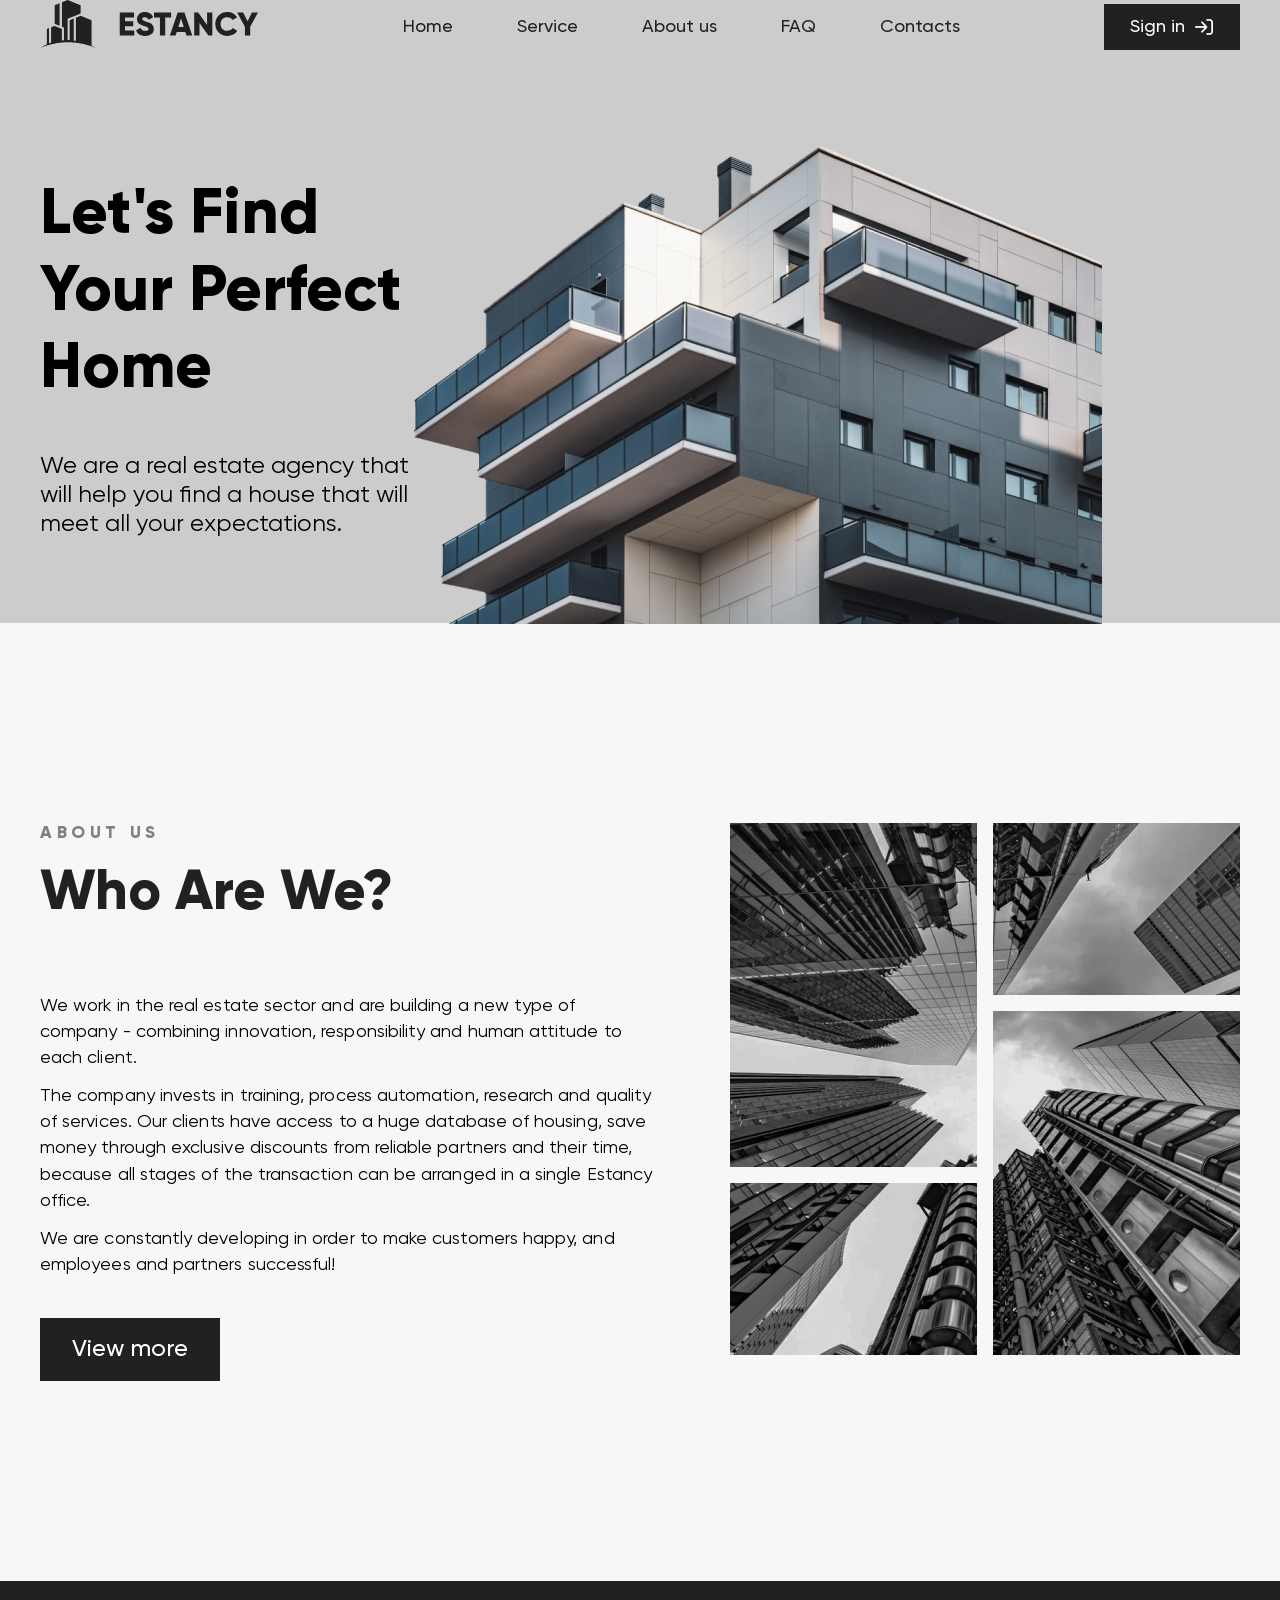
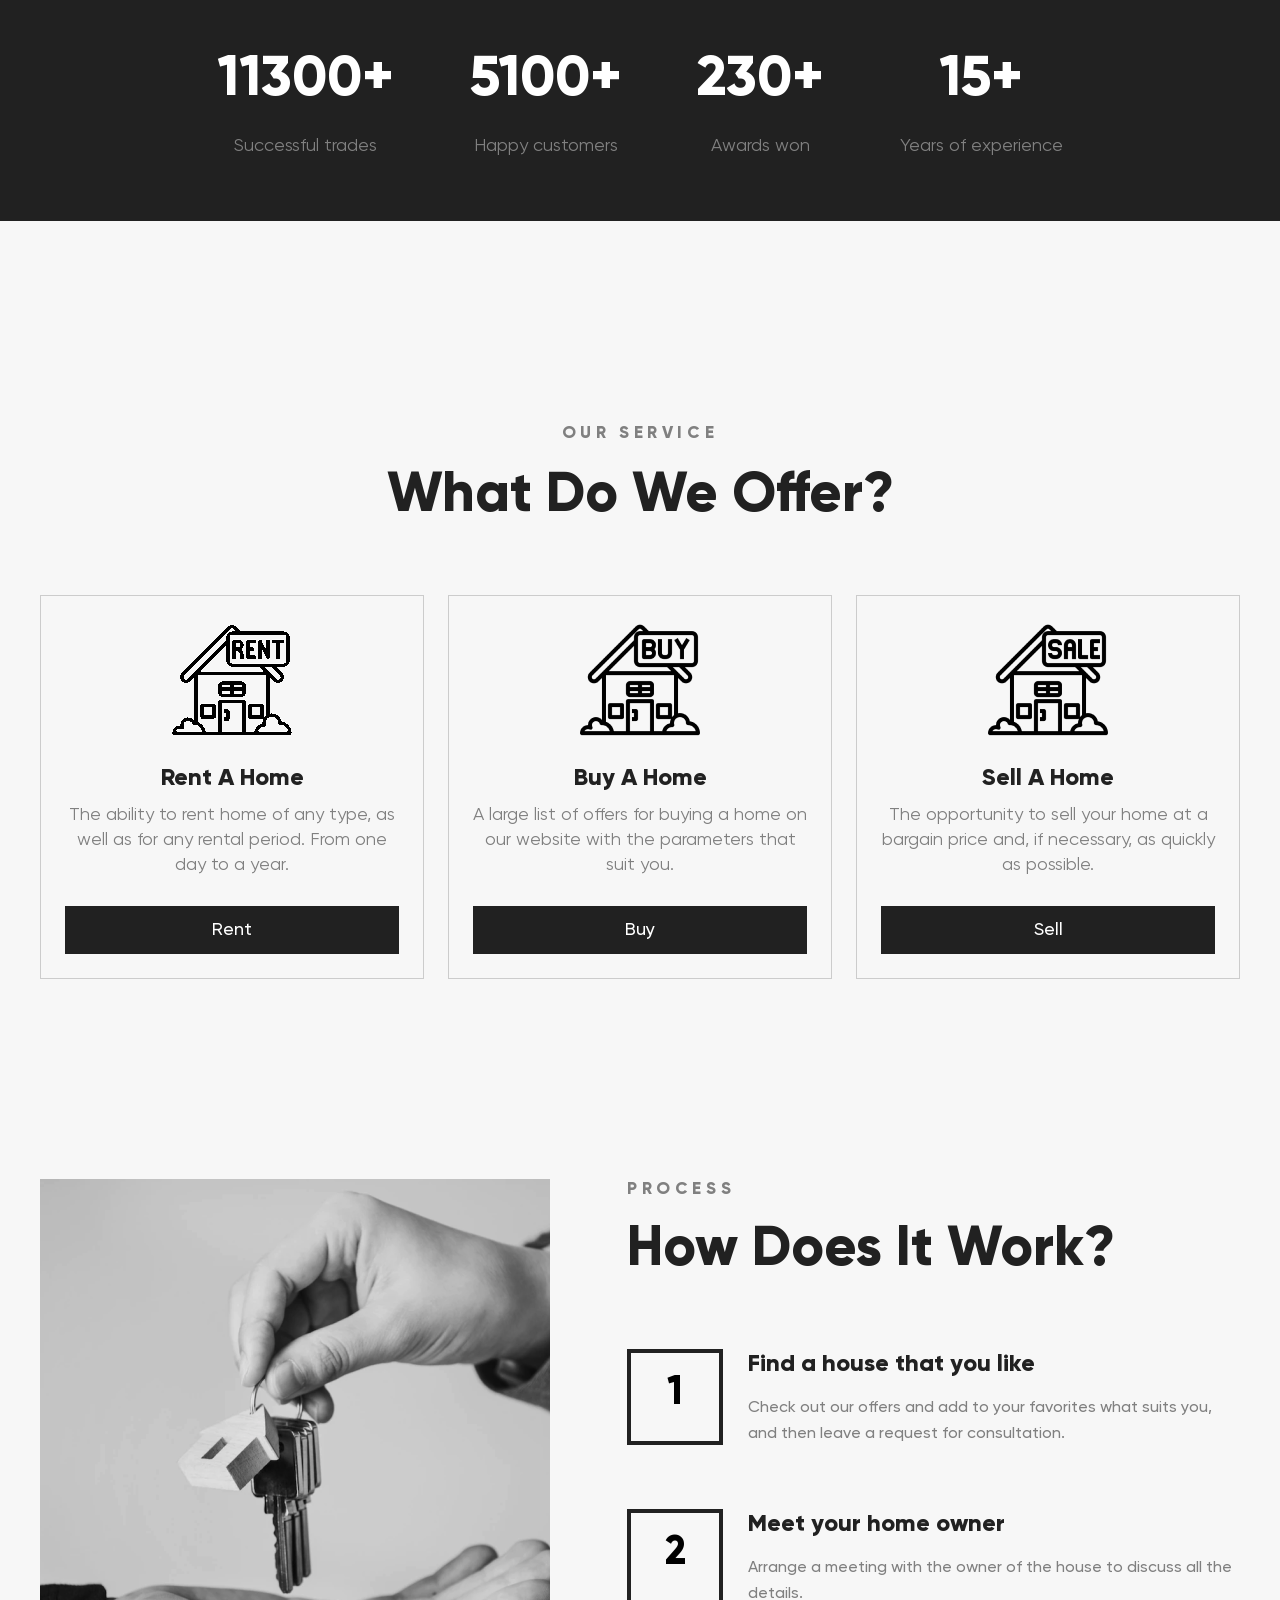
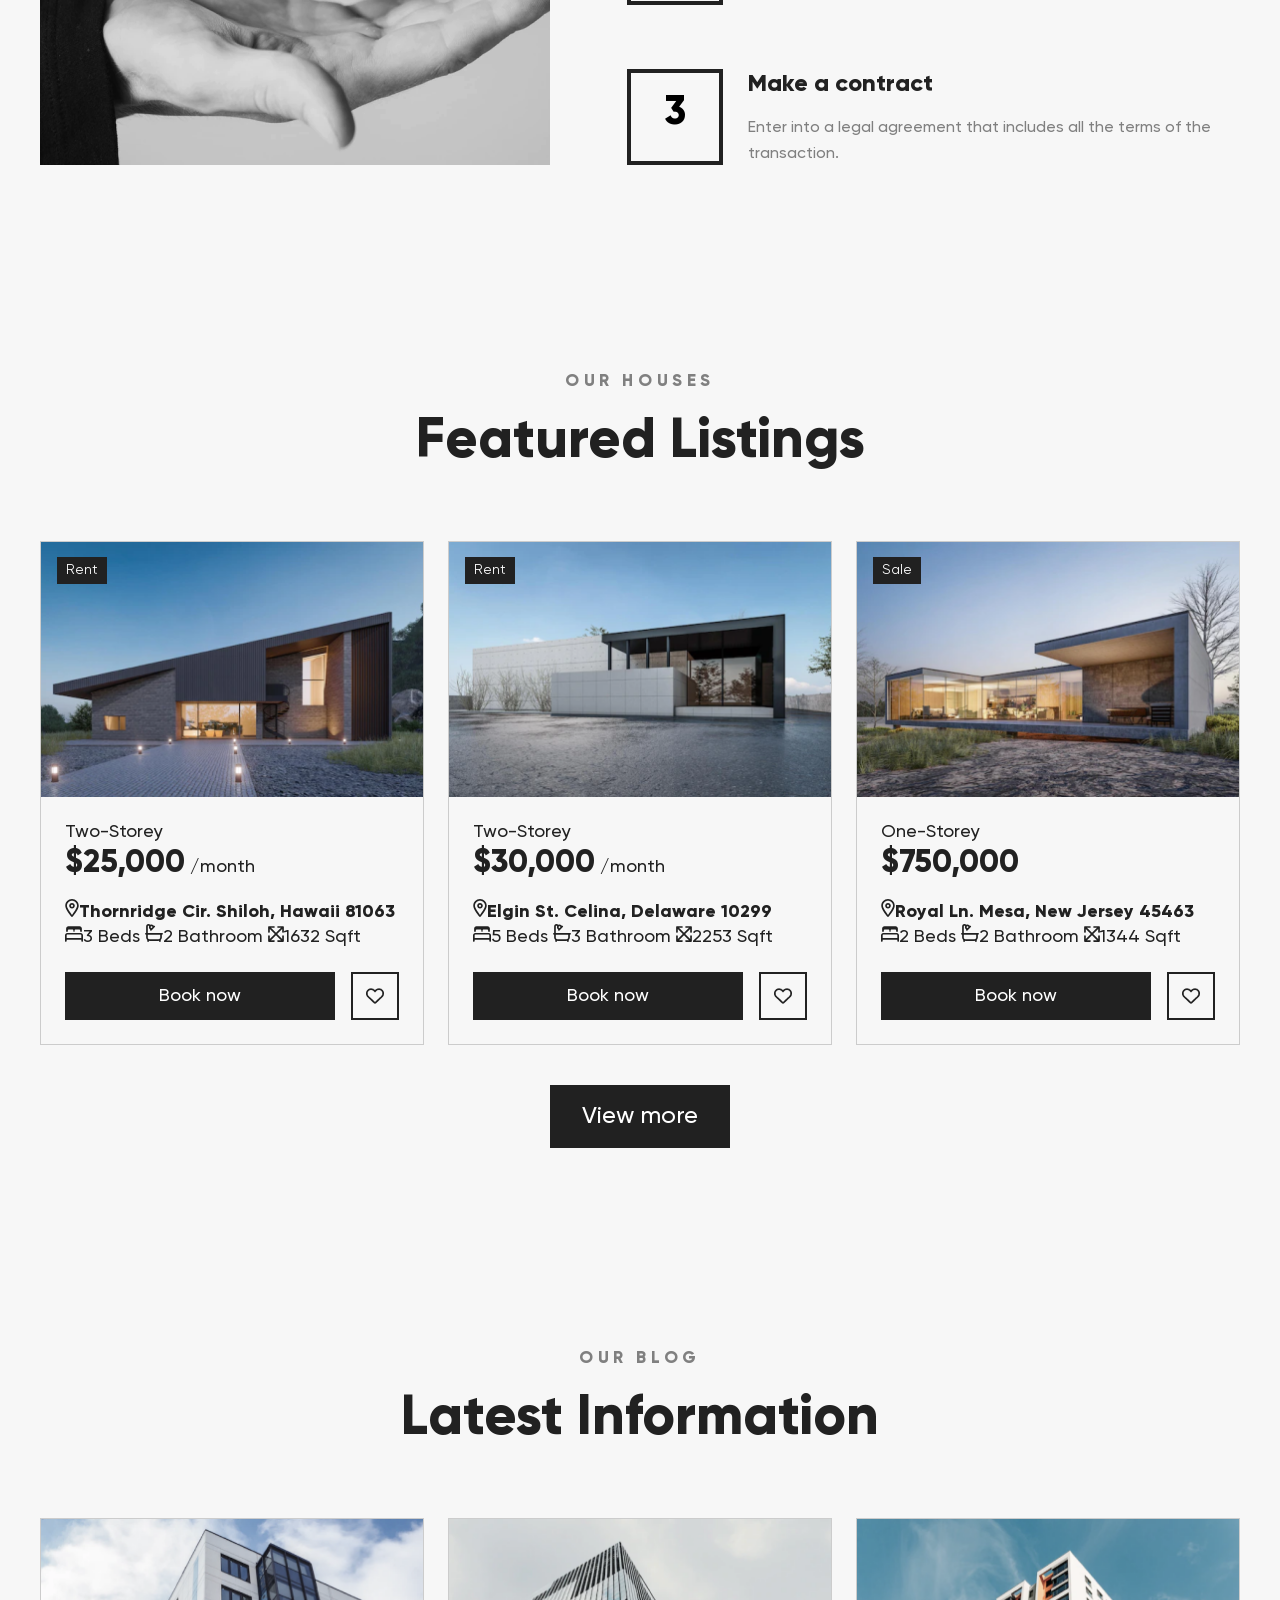
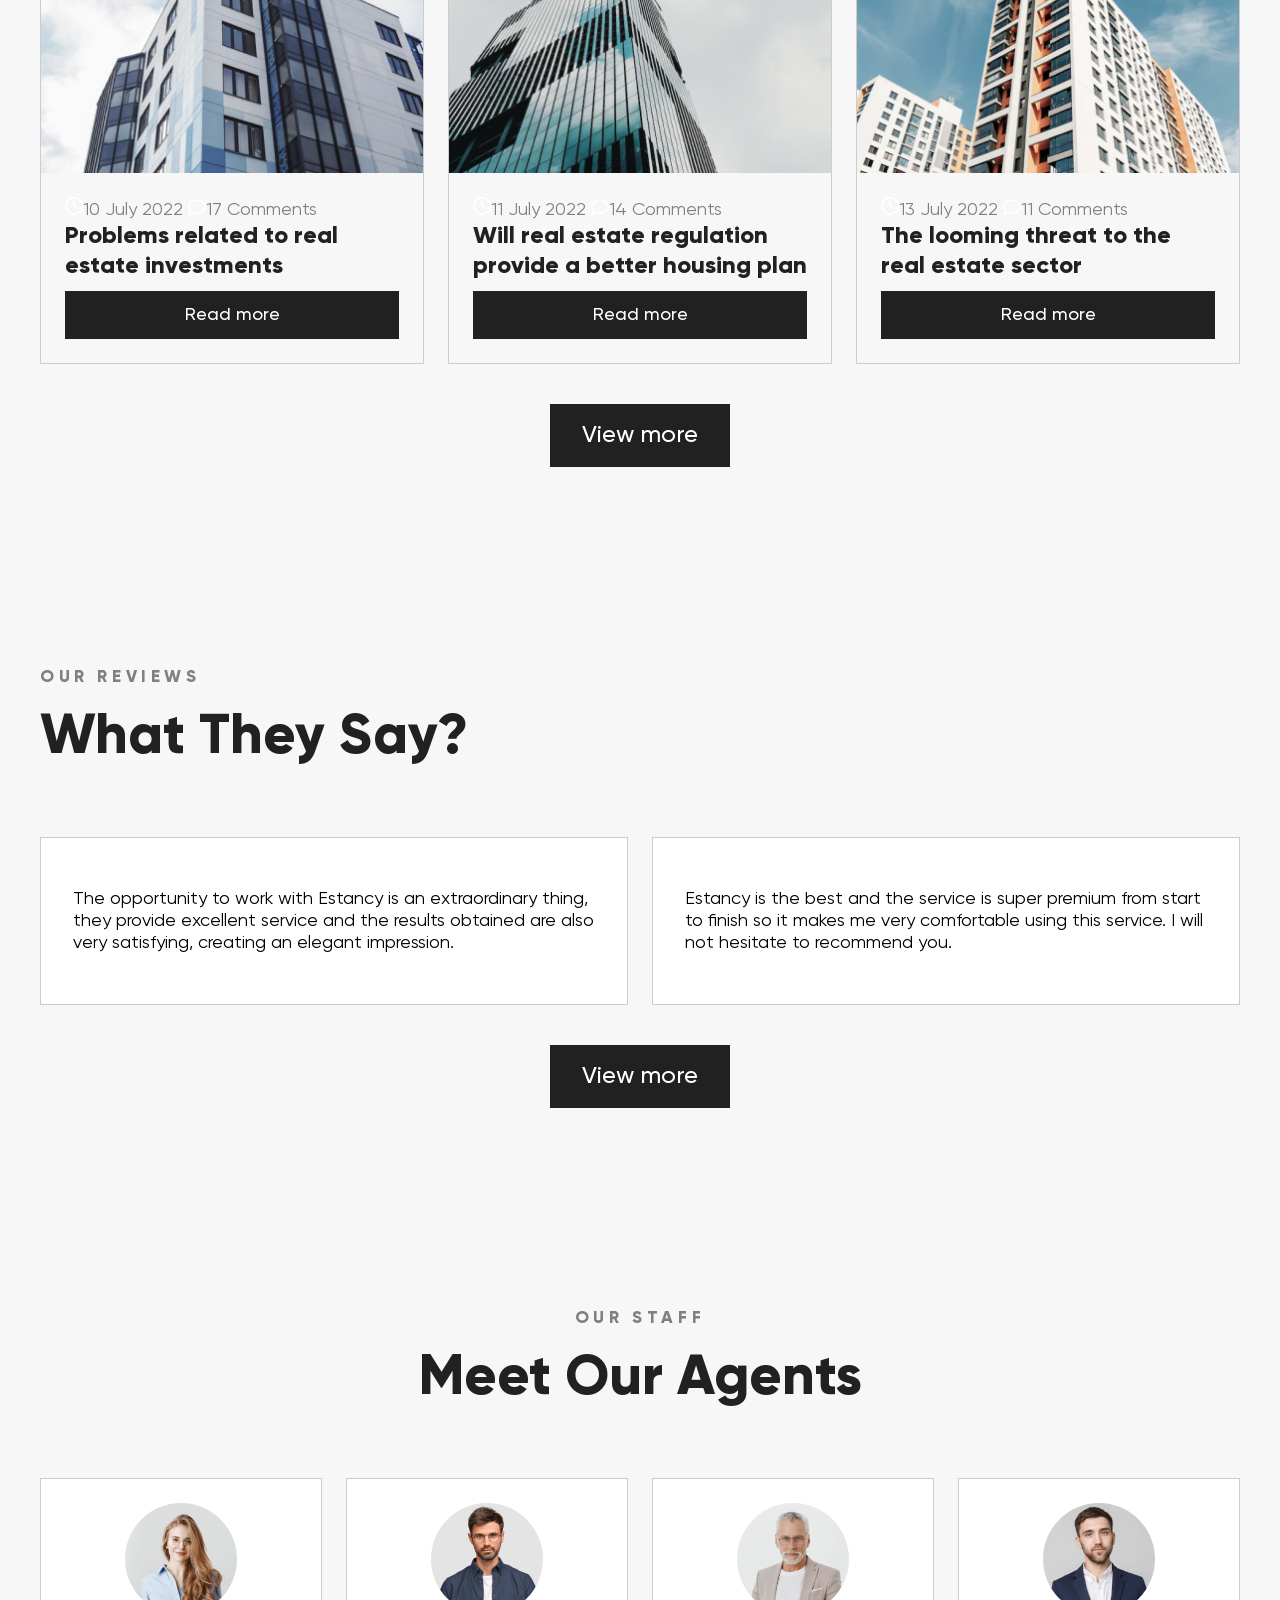
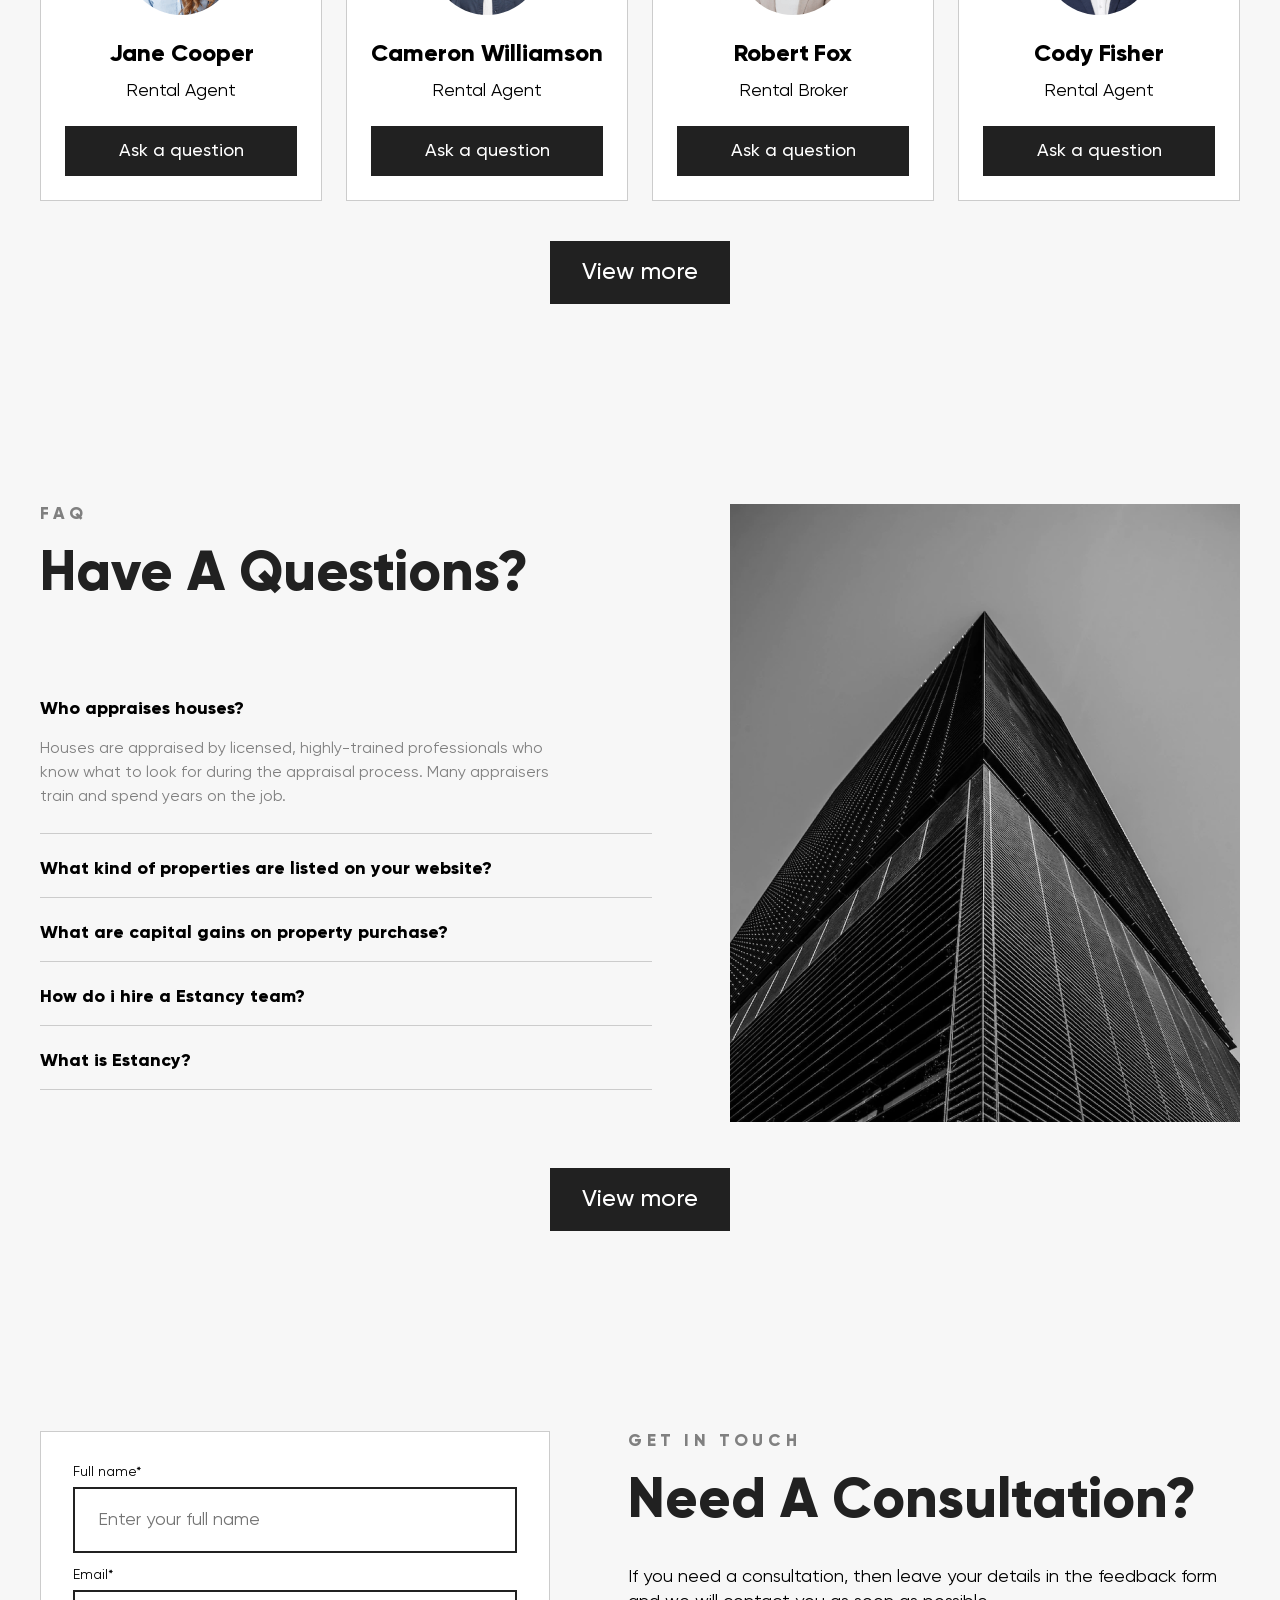
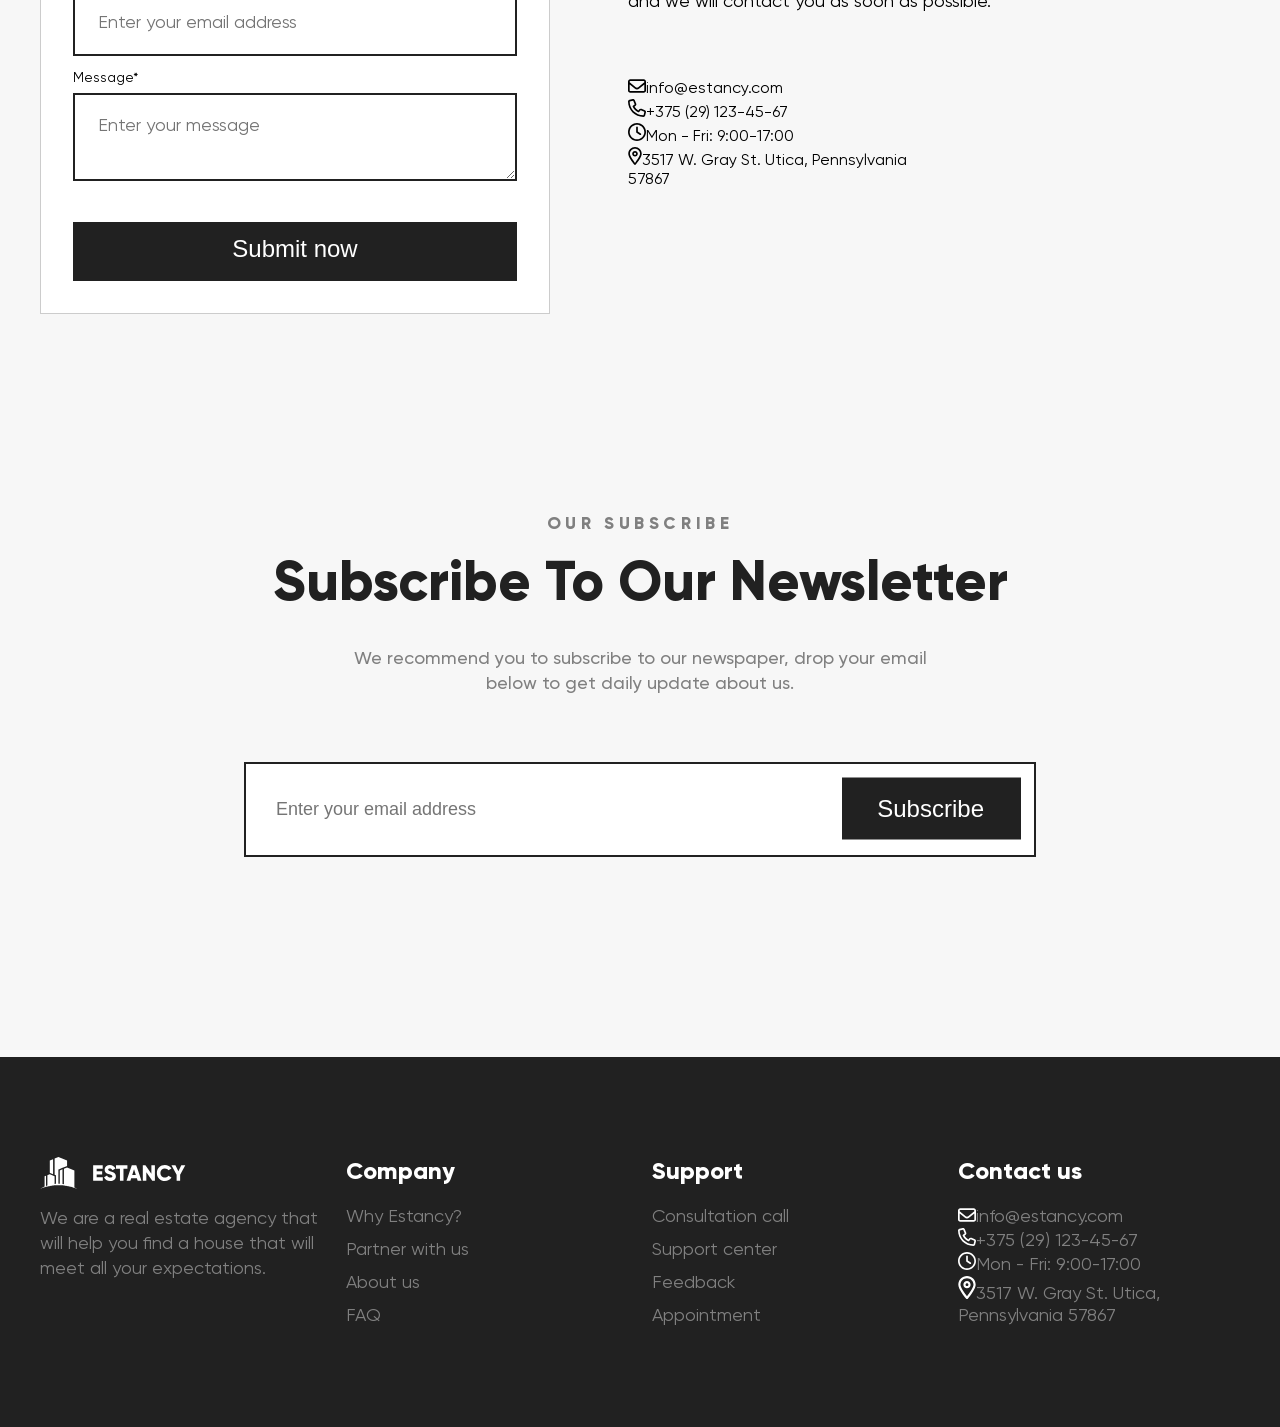
==== index.html @ 30782f49 "first commit" ====
<!DOCTYPE html>
<html lang="en">
<head>
<meta charset="UTF-8">
<meta name="viewport" content="width=device-width, initial-scale=1.0">
<link rel="stylesheet" type="text/css" href="static/custom.css">
<link rel="icon" type="image/png" href="favicon.png">
<title>Estancy</title>
</head>
<body>

<header>
	<div class="container">
		<a href="" id="logo"><img src="static/images/logo.svg" alt="logo"></a>
		<nav>
			<a href="">Home</a>
			<a href="">Service</a>
			<a href="">About us</a>
			<a href="">FAQ</a>
			<a href="">Contacts</a>
		</nav>
		<a href="" class="btn sign_in">Sign in<!-- <img src="static/images/sign_in.png"> --></a>
		<div class="main">
			<h1>Let's Find Your Perfect Home</h1>
			<p>We are a real estate agency that will help you find a house that will meet all your expectations.</p>
	
		</div>
	<img class="preview" src="static/images/header_back.png" alt="">
	</div>


</header>

<div id="about" class="block">
	<div class="container">
		<div class="col c1">
			<div class="title_area">
				<div class="descr">About us</div>
				<h2>Who Are We?</h2>
			</div>
			<p>We work in the real estate sector and are building a new type of company - combining innovation, responsibility and human attitude to each client.</p>
			<p>The company invests in training, process automation, research and quality of services. Our clients have access to a huge database of housing, save money through exclusive discounts from reliable partners and their time, because all stages of the transaction can be arranged in a single Estancy office.</p>
			<p>We are constantly developing in order to make customers happy, and employees and partners successful!</p>
			<a href="" class="btn s2">View more</a>
		</div>
		<div class="col c2">
			<img class="preview" src="static/images/about.png" alt="">
		</div>
	</div>
</div>

<div id="digits" class="block">
	<div class="container">
		<div class="item">
			<div class="digit">11300+</div>
			<div class="descr">Successful trades</div>
		</div>
		<div class="item">
			<div class="digit">5100+</div>
			<div class="descr">Happy customers</div>
		</div>
		<div class="item">
			<div class="digit">230+</div>
			<div class="descr">Awards won</div>
		</div>
		<div class="item">
			<div class="digit">15+</div>
			<div class="descr">Years of experience</div>
		</div>
	</div>
</div>

<div id="service" class="block">
	<div class="container">
		<div class="title_area s1">
			<div class="descr">Our service</div>
			<h2>What Do We Offer?</h2>
		</div>
		<div class="wrap">
			<div class="item">
				<img src="static/images/service/rent.png">
				<h3>Rent A Home</h3>
				<p class="descr">The ability to rent home of any type, as well as for any rental period. From one day to a year.</p>
				<a href=""class="btn">Rent</a>
			</div>
			<div class="item">
				<img src="static/images/service/buy.png">
				<h3>Buy A Home</h3>
				<p class="descr">A large list of offers for buying a home on our website with the parameters that suit you.</p>
				<a href="" class="btn">Buy</a>
			</div>
			<div class="item">
				<img src="static/images/service/sale.png">
				<h3>Sell A Home</h3>
				<p class="descr">The opportunity to sell your home at a bargain price and, if necessary, as quickly as possible.</p>
				<a href="" class="btn">Sell</a>
			</div>
		</div>
	</div>
</div>

<div id="process" class="block">
	<div class="container" >
		<div class="col c1">
			<img class="preview" src="static/images/process.png" alt="">
		</div>

		<div class="col c2">
			<div class="title_area">
				<div class="descr">Process</div>
				<h2>How Does It Work?</h2>
			</div>

			<div class="item">
				<div class="square">1</div>
				<div class="title_desc">
					<h3>Find a house that you like</h3>
					<p>Check out our offers and add to your favorites what suits you, and then leave a request for consultation.</p>
				</div>
			</div>
			<div class="item">
				<div class="square">2</div>
				<div class="title_desc">
					<h3>Meet your home owner</h3>
					<p>Arrange a meeting with the owner of the house to discuss all the details.</p>
				</div>
			</div>
			<div class="item">
				<div class="square">3</div>
				<div class="title_desc">
					<h3>Make a contract</h3>
					<p>Enter into a legal agreement that includes all the terms of the transaction.</p>
				</div>				
			</div>
		</div>
	</div>
</div>

<div id="houses" class="block">
	<div class="container">
		<div class="title_area s1">
			<div class="descr">Our houses</div>
			<h2>Featured Listings</h2>
		</div>
		<div class="wrap">
			<div class="item c1">
				<div class="preview_area">
					<img src="static/images/houses/1.png" class="bimg">
					<div class="status">Rent</div>
				</div>
				<div class="inner">
					<div class="row c1">Two-Storey</div>
					<div class="row c2">
						<span class="s1">$25,000</span>
						<span class="s2">/month</span>
					</div>
					<div class="row c3"><img src="static/images/icons/point.svg">Thornridge Cir. Shiloh, Hawaii 81063</div>
					<div class="row c4">
						<span class="label"><img src="static/images/icons/bed.svg">3 Beds</span>
						<span class="label"><img src="static/images/icons/bath.svg">2 Bathroom</span>
						<span class="label"><img src="static/images/icons/sqft.svg">1632 Sqft</span>
					</div>
					<div class="row c5">
						<a href="" class="btn">Book now</a>
						<a href="" class="like"></a>
					</div>
				</div>
			</div>
			<div class="item c2">
				<div class="preview_area">				
					<img src="static/images/houses/2.png" class="bimg">	
					<div class="status">Rent</div>
				</div>
				<div class="inner">
					<div class="row c1">Two-Storey</div>
					<div class="row c2">
						<span class="s1">$30,000</span>
						<span class="s2">/month</span>
					</div>
					<div class="row c3"><img src="static/images/icons/point.svg">Elgin St. Celina, Delaware 10299</div>
					<div class="row c4">
						<span class="label"><img src="static/images/icons/bed.svg">5 Beds</span>
						<span class="label"><img src="static/images/icons/bath.svg">3 Bathroom</span>
						<span class="label"><img src="static/images/icons/sqft.svg">2253 Sqft</span>
					</div>
					<div class="row c5">
						<a href="" class="btn">Book now</a>
						<a href="" class="like"></a>
					</div>
				</div>				
			</div>
			<div class="item c3">
				<div class="preview_area">				
					<img src="static/images/houses/3.png" class="bimg">
					<div class="status">Sale</div>
				</div>
				<div class="inner">
					<div class="row c1">One-Storey</div>
					<div class="row c2">
						<span class="s1">$750,000</span>
					</div>
					<div class="row c3"><img src="static/images/icons/point.svg">Royal Ln. Mesa, New Jersey 45463</div>
					<div class="row c4">
						<span class="label"><img src="static/images/icons/bed.svg">2 Beds</span>
						<span class="label"><img src="static/images/icons/bath.svg">2 Bathroom</span>
						<span class="label"><img src="static/images/icons/sqft.svg">1344 Sqft</span>
					</div>
					<div class="row c5">
						<a href="" class="btn">Book now</a>
						<a href="" class="like"></a>
					</div>
				</div>
			</div>
		</div>
		<div class="btn_area">
			<a href="" class="btn s2">View more</a>
		</div>
	</div>
</div>

<div id="blog" class="block">
	<div class="container">
		<div class="title_area s1">
			<div class="descr">Our blog</div>
			<h2>Latest Information</h2>
		</div>
		<div class="wrap">
			<div class="item c1">
				<div class="preview_area">
					<img src="static/images/blog/1.png" class="bimg">
				</div>
				<div class="inner">
					<div class="row c1">
						<span class="label"><img src="static/images/icons/clock.svg">10 July 2022</span>
						<span class="label"><img src="static/images/icons/comment.svg">17 Comments</span></div>
					<div class="row c2">Problems related to real estate investments</div>
					<div class="row c3">
						<a href="" class="btn">Read more</a>
					</div>
				</div>
			</div>
			<div class="item c2">
				<div class="preview_area">
					<img src="static/images/blog/2.png" class="bimg">
				</div>
				<div class="inner">
					<div class="row c1">
						<span class="label"><img src="static/images/icons/clock.svg">11 July 2022</span>
						<span class="label"><img src="static/images/icons/comment.svg">14 Comments</span>
					</div>
					<div class="row c2">Will real estate regulation provide a better housing plan</div>
					<div class="row c3">
						<a href="" class="btn">Read more</a>
					</div>
				</div>
			</div>
			<div class="item c3">
				<div class="preview_area">
					<img src="static/images/blog/3.png" class="bimg">
				</div>
				<div class="inner">
					<div class="row c1">
						<span class="label"><img src="static/images/icons/clock.svg">13 July 2022</span>
						<span class="label"><img src="static/images/icons/comment.svg">11 Comments</span>
					</div>
					<div class="row c2">The looming threat to the real estate sector</div>
					<div class="row c3">
						<a href="" class="btn">Read more</a>
					</div>
				</div>
			</div>
		</div>
		<div class="btn_area">
			<a href="" class="btn s2">View more</a>
		</div>
	</div>
</div>

<div id="reviews" class="block">
	<div class="container">
		<div class="title_area">
			<div class="descr">Our reviews</div>
			<h2>What They Say?</h2>
		</div>
		<div class="wrap"> 
			<div class="item">
				<p>The opportunity to work with Estancy is an extraordinary thing, they provide excellent service and the results obtained are also very satisfying, creating an elegant impression.</p>
			</div>
			<div class="item">
				<p>Estancy is the best and the service is super premium from start to finish so it makes me very comfortable using this service. I will not hesitate to recommend you.</p>
			</div>
		</div>
		<div class="btn_area">
			<a href="" class="btn s2 s3">View more</a>
		</div>
	</div>
</div>

<div id="staff" class="block">
	<div class="container">
		<div class="title_area s1">
			<div class="descr">Our staff</div>
			<h2>Meet Our Agents</h2>
		</div>
		<div class="wrap">
			<div class="item c1">
				<img src="static/images/staff/1.png" class="bimg preview">
				<div class="inner">
					<div class="row c1">Jane Cooper</div>
					<div class="row c2">Rental Agent</div>
					<div class="row c3">
						<a href="" class="btn">Ask a question</a>
					</div>
				</div>
			</div>
			<div class="item c1">
				<img src="static/images/staff/2.png" class="bimg preview">
				<div class="inner">
					<div class="row c1">Cameron Williamson</div>
					<div class="row c2">Rental Agent</div>
					<div class="row c3">
						<a href="" class="btn">Ask a question</a>
					</div>
				</div>
			</div>
			<div class="item c1">
				<img src="static/images/staff/3.png" class="bimg preview">
				<div class="inner">
					<div class="row c1">Robert Fox</div>
					<div class="row c2">Rental Broker</div>
					<div class="row c3">
						<a href="" class="btn">Ask a question</a>
					</div>
				</div>
			</div>			
			<div class="item c1">
				<img src="static/images/staff/4.png" class="bimg preview">
				<div class="inner">
					<div class="row c1">Cody Fisher</div>
					<div class="row c2">Rental Agent</div>
					<div class="row c3">
						<a href="" class="btn">Ask a question</a>
					</div>
				</div>
			</div>	
		</div>
	</div>
	<div class="btn_area">
		<a href="" class="btn s2">View more</a>
	</div>
</div>

<div id="faq" class="block">
	<div class="container">
		<div class="col c1">
			<div class="title_area">
				<div class="descr">FAQ</div>
				<h2>Have A Questions?</h2>
				<div class="icon"></div>
			</div>
			<div class="row c1">
				<div class="col c1">
					<h2>Who appraises houses?</h2>
					<p>Houses are appraised by licensed, highly-trained professionals who know what to look for during the appraisal process. Many appraisers train and spend years on the job.</p>
				</div>
				<div class="col c2"></div>
			</div>				
			<div class="row c2">
				<div class="col c1">
					<h2>What kind of properties are listed on your website?</h2>
				</div>
			</div>
			<div class="row c3">
				<div class="col c1">
					<h2>What are capital gains on property purchase?</h2>
				</div>
			</div>
			<div class="row" c4>
				<div class="col c1">
					<h2>How do i hire a Estancy team?</h2>
				</div>
			</div>
			<div class="row" c5>
				<div class="col c1">
					<h2>What is Estancy?</h2>
				</div>
			</div>								
		</div>
		<div class="col c2">
			<img class="preview" src="static/images/faq.png" alt="">
		</div>
	</div>
	<div class="btn_area">
		<a href="" class="btn s2">View more</a>
	</div>
</div>

<div id="get_in_touch" class="block">
	<div class="container">
		<form class="col c1">
			<div class="field_area">
				<label for="touch_name">Full name*</label>
				<input type="text" placeholder="Enter your full name" id="touch_name" class="field">
			</div>
			<div class="field_area">
				<label for="touch_email">Email*</label>
				<input type="text" placeholder="Enter your email address" id="touch_email" class="field">
			</div>
			<div class="field_area">
				<label for="touch_message">Message*</label>
				<textarea placeholder="Enter your message" id="touch_message" class="field"></textarea>
			</div>
			<input type="submit" name="" id="touch_submit" value="Submit now" class="btn">
		</form>
		<div class="col c2">
			<div class="title_area">
				<div class="descr">Get in touch</div>
				<h2>Need A Consultation?</h2>
			</div>
			<p>If you need a consultation, then leave your details in the feedback form and we will contact you as soon as possible.</p>
			<div class="contact">
				<div class="socnet">
					<a href="" class="item twitter">
						<img src="" class="bimg preview">
					</a>
					<a class="item instagram">
						<img src="" class="bimg preview">
					</a>
					<a  href="" class="item facebook">
						<img src="" class="bimg preview">
					</a>
					<a href="" class="item google">
						<img src="" class="bimg preview">
					</a>
				</div>
				<div class="wrap">
					<div class="item email"><img src="static/images/icons/message.svg">info@estancy.com</div>
					<div class="item phone"><img src="static/images/icons/phone.svg">+375 (29) 123-45-67</div>
					<div class="item time"><img src="static/images/icons/clock.svg">Mon - Fri: 9:00-17:00</div>
					<div class="item addr"><img src="static/images/icons/point.svg">3517 W. Gray St. Utica, Pennsylvania 57867</div>
				</div>
			</div>
		</div>
	</div>
</div>

<div id="subscribe" class="block">
	<div class="container">
		<div class="title_area s1">
			<div class="descr">Our subscribe</div>
			<h2>Subscribe To Our Newsletter</h2>
		</div>
		<p>We recommend you to subscribe to our newspaper, drop your email below to get daily update about us.</p>
		<form action="post" id="subscribe_form">
			<input type="email" placeholder="Enter your email address" class="fild_email"> 
			<input type="submit" value="Subscribe" class="btn s2">
		</form>
	</div>
</div>

<footer>
	<div class="container">
		<div class="item c1">
			<div>
				<img src="static/images/icons/estancy.svg" class="icon">
			</div>
			<p>We are a real estate agency that will help you find a house that will meet all your expectations.</p>
			<div class="socnet">

			</div>
		</div>
		<div class="item c2">
			<h3>Company</h3>
			<a href="">Why Estancy?</a>
			<a href="">Partner with us</a>
			<a href="">About us</a>
			<a href="">FAQ</a>
		</div>
		<div class="item c3">
			<h3>Support</h3>
			<a href="">Consultation call</a>
			<a href="">Support center</a>
			<a href="">Feedback</a>
			<a href="">Appointment</a>
		</div>
		<div class="item c4">
			<h3>Contact us</h3>
			<div class="row c1"><img src="static/images/icons/message.svg">info@estancy.com</div>
			<div class="row c2"><img src="static/images/icons/phone.svg">+375 (29) 123-45-67</div>
			<div class="row c3"><img src="static/images/icons/clock.svg">Mon - Fri: 9:00-17:00</div>
			<div class="row c4"><img src="static/images/icons/point.svg">3517 W. Gray St. Utica, Pennsylvania 57867</div></div>
	</div>
</footer>

</body>
</html>
---- static/custom.css ----
@font-face {
    font-family: 'Gilroy';
    src: url('Gilroy-Regular.eot');
    src: local('Gilroy Regular'), local('Gilroy-Regular'),
        url('fonts/gilroy/Gilroy-Regular.eot?#iefix') format('embedded-opentype'),
        url('fonts/gilroy/Gilroy-Regular.woff2') format('woff2'),
        url('fonts/gilroy/Gilroy-Regular.woff') format('woff'),
        url('fonts/fonts/gilroy/Gilroy-Regular.ttf') format('truetype');
    font-weight: normal;
    font-style: normal;
}
@font-face {
    font-family: 'Gilroy';
    src: url('Gilroy-Semibold.eot');
    src: local('Gilroy Semibold'), local('Gilroy-Semibold'),
        url('fonts/gilroy/Gilroy-Semibold.eot?#iefix') format('embedded-opentype'),
        url('fonts/gilroy/Gilroy-Semibold.woff2') format('woff2'),
        url('fonts/gilroy/Gilroy-Semibold.woff') format('woff'),
        url('fonts/gilroy/Gilroy-Semibold.ttf') format('truetype');
    font-weight: 600;
    font-style: normal;
}
@font-face {
    font-family: 'Gilroy';
    src: url('Gilroy-Medium.eot');
    src: local('Gilroy Medium'), local('Gilroy-Medium'),
        url('fonts/gilroy/Gilroy-Medium.eot?#iefix') format('embedded-opentype'),
        url('fonts/gilroy/Gilroy-Medium.woff2') format('woff2'),
        url('fonts/gilroy/Gilroy-Medium.woff') format('woff'),
        url('fonts/gilroy/Gilroy-Medium.ttf') format('truetype');
    font-weight: 500;
    font-style: normal;
}
@font-face {
    font-family: 'Gilroy';
    src: url('Gilroy-Extrabold.eot');
    src: local('Gilroy Extrabold'), local('Gilroy-Extrabold'),
        url('fonts/gilroy/Gilroy-Extrabold.eot?#iefix') format('embedded-opentype'),
        url('fonts/gilroy/Gilroy-Extrabold.woff2') format('woff2'),
        url('fonts/gilroy/Gilroy-Extrabold.woff') format('woff'),
        url('fonts/gilroy/Gilroy-Extrabold.ttf') format('truetype');
    font-weight: 800;
    font-style: normal;
}

body {
	margin: 0;
    font-family: 'Gilroy', Arial, Helvetica;
    background-color: #F7F7F7;
}

h1 {
	font-size: 64px;
	font-weight: 800;
	line-height: 77px;
}

/* Атомарные классы */
.container {
	width: 1200px;
	margin: 0 auto;
}

/*.container.s1 {
	width: 1000px;
}*/

.block {
	margin-top: 200px;
	margin-bottom: 200px;
}

.bimg {
	display: block;
	width: 100%;
}

/*.descr {
	color: #808080;
	font-size: 18px;
	font-weight: bold;
}*/
.title_area {
	margin-bottom: 64px;
}
.title_area.s1 {
	text-align: center;
}
.title_area .descr {
	color: #808080;
	font-size: 17px;
	text-transform: uppercase;
	font-weight: bold;
	letter-spacing: 4.6px;
	margin-bottom: 15px;
}
.title_area h2 {
	color: #212121;
	font-size: 56px;
	font-weight: bolder;
	margin: 0;
}

.btn_area {
	display: flex;
	justify-content: center;
	margin-top: 40px;
}
.btn {
	background-color: #212121;
	color: #FFF;
	display: inline-block;
	font-size: 18px;
	padding: 13px 5px;
	text-decoration: none;
	border: 0;
	font-weight: 500;
	text-align: center;
	cursor: pointer
}
.btn.s2 {
	font-size: 24px;
	/* width: 179px; */
	/* height: 64px; */
	/* margin: 40px auto; */
	padding: 17px 32px;
	/* text-align: center; */
	/* box-sizing: border-box; */
	/* display: block; */
}

/* Основные стили */
nav {
	display: flex;
	gap: 64px;
}
nav a {
	text-decoration: none;
	font-size: 18px;
	color: #212121;
	font-weight: 500;
}

header {
	background-color: #CCC;
	position: relative;
	height: 623px;

}
header .container {
	display: flex;
	justify-content: space-between;
	align-items: center;
}
header .btn.sign_in {
	background: url(images/icons/sign_in.png) no-repeat 88px 11px;
	background-color: #212121;
	padding: 12px 55px 12px 26px;
}
header .main {
	position: absolute;
	top: 135px;
	width: 30%;
	font-size: 24px;
}
header .preview {
	position: absolute;
	right: 178px;
	top: 146px;
}

#about .container {
	display: flex;
	gap: 75px;
}
#about .col.c1 {
	flex-grow: 1;
}
#about p {
	font-size: 18px;
	line-height: 1.45;
	letter-spacing: 0.07px;
	margin: 12px 0 0 0;
}
#about .btn.s2 {
	margin-top: 40px;
}

#digits {
	background-color: #212121;
}
#digits .container {
	display: flex;
	justify-content: space-evenly;
	text-align: center;
	padding: 64px 0;
	width: 996px;
}
#digits .digit {
	color: #FFF;
	font-size: 56px;
	font-weight: bold;
}
#digits .descr {
	color: #808080;
	font-size: 18px;
	margin-top: 20px;
}

#service .wrap {
	display: flex;
	gap: 24px;
	text-align: center;
}
#service .item {
	border: 1px solid #CCC;
	width: 33.33%;
	box-sizing: border-box;
	color: #808080;
	padding: 24px;
	font-size: 18px;
	margin-top: 0;
}
#service h3 {
	color: #212121;
	font-weight: bolder;
	font-size: 24px;
	margin-top: 17px;
	margin-bottom: 0px;
}
#service .descr {
	margin-top: 10px;
	line-height: 25px;
}
#service .btn {
	width: 100%;
	max-width: 336px;
	margin-top: 10px;
	box-sizing: border-box;
}
#service .item:hover {
	background-color: #212121;
}
#service .item:hover h3 {
	color: #FFF;
}
#service .item:hover .btn {
	background-color: #FFF;
	color: #212121;
}
#service .item:hover img {
	filter: brightness(10) invert(1);
}

#process .container{
	display: flex;
	justify-content: space-between;
}
#process .item {
	margin-top: 64px;
	display: flex;
	gap: 25px;
}
#process .square {
	border: 4px solid #212121;
	width: 96px;
	height: 96px;
	font-size: 40px;
	font-weight: bolder;
	text-align: center;
	line-height: 2;
	box-sizing: border-box;
}
#process .title_desc {
	width: 492px;
	height: 96px;
}
#process p {
	color: #808080;
	font-size: 16px;
	line-height: 1.65;
	font-weight: 500;
}
#process h3 {
	color: #212121;
	font-size: 24px;
	margin-top: 0;
	margin-bottom: 5px;
}

#houses .wrap {
	display: flex;
	gap: 24px;
}
#houses .item {
	position: relative;
	border: 1px solid #CCC;
	color: #808080;
}
#houses .status {
	position: absolute;
	top: 15px;
	left: 16px;
	background: #212121;
	color: #FFF;
	padding: 5px 9px;
	font-size: 14px;
}
#houses .inner {
	color: #212121;
	font-size: 18px;
	font-weight: 500;
	padding: 24px;
}
#houses .inner .row .s1 {
	font-size: 32px;
	font-weight: 700;
}
#houses .row.c3 {
	font-weight: 700;
	margin-top: 16px;
}
#houses .row.c4 {
	margin-bottom: 24px;
}
#houses .row.c5 {
	gap: 16px;
	display: flex;
}
#houses .row.c5 .btn {
	flex-grow: 1;
}
#houses .like {
	background: url(images/icons/like.png) no-repeat 0px 0px;
	padding-right: 48px;
}
#houses .item:hover .inner{
	background-color: #212121;
	color: #FFF;
}
#houses .item:hover .btn, #houses .item:hover .like {
	background-color: #FFF;
	color: #212121;
}

#houses .item:hover .inner img {
	filter: invert(1);
}

#blog .wrap {
	display: flex;
	gap: 24px;
}
#blog .item {
	width: 33.33%;
	font-size: 18px;
	border: 1px solid #CCC;	
}
#blog .inner {
	padding: 24px;
}
#blog .item .inner .row.c1 {
	font-size: 18px;
	color: #808080;

}
#blog .item .inner .row.c2 {
	font-size: 24px;
	font-weight: bold;
	color: #212121;
}
#blog .wrap .btn {
	width: 100%;
	max-width: 336px;
	margin-top: 10px;
	box-sizing: border-box;
}
#blog .item:hover {
	color: #FFF;
	background-color: #212121;
}
#blog .item:hover .row.c2, #blog .item:hover .row.c1 {
	color: #FFF;
}
#blog .item:hover .btn {
	background-color: #FFF;
	color: #212121;
}

#reviews .wrap {
	display: flex;
	justify-content: space-between;
	gap: 24px;
}
#reviews .wrap .item {
	width: 50%;
	border: 1px solid #CCC;
	padding: 32px;
	background-color: #FFF;
	font-size: 18px;
}

#staff .wrap {
	display: flex;
	gap: 24px;
	justify-content: space-between;
}
#staff .item {
	width: 25%;
	border: 1px solid #CCC;
	padding: 24px;
	background-color: #FFF;
	text-align: center;
}
#staff .preview {
	border-radius: 50%;
	width: 100%;
	max-width: 112px;
	margin: 0 auto 24px auto;
}
#staff .row.c1 {
	font-size: 24px;
	font-weight: 800;
	letter-spacing: -0.1px;
}
#staff .row.c2 {
	margin-top: 11px;
	font-size: 18px;
	margin-bottom: 24px;
}
#staff .row.c3 .btn {
	padding: 14px 0;
	display: block;
}
#staff .item:hover {
	background-color: #212121;
}
#staff .item:hover .row {
	color: #FFF;
}
#staff .item:hover .btn {
	background: #FFF;
	color: #212121;
}

#faq .container{
	display: flex;
	justify-content: space-between;
	gap: 78px;
}
#faq .row {
	display: flex;
	gap: 78px;
	border-bottom: 1px solid #CCC;
}
#faq p {
	color: #808080;
	font-size: 16px;
	line-height: 24px;
	margin-bottom: 24px;
	margin-top: 16px;
}
#faq .row h2 {
	font-size: 18px;
	margin-top: 24px;
	margin-bottom: 16px;/*24px*/
}

#get_in_touch .container {
	display: flex;
	gap: 78px;
}
#get_in_touch .col.c1 {
	width: 100%;
	max-width: 510px;
	background-color: #FFF;
	border: 1px solid #CCC;
	padding: 32px;
	box-sizing: border-box;
}
#get_in_touch .field_area {
	display: flex;
	flex-direction: column;
	font-size: 14px;
}
#get_in_touch .field{
	padding: 20px 23px;
	margin: 6px 0 14px 0;
	border: 2px solid #212121;
	box-sizing: border-box;
	font-size: 18px;
	font-family: Gilroy;
}
#get_in_touch .wrap img {
	filter: brightness(10) invert(1);
}
#touch_submit {
	margin-top: 27px;
	width: 100%;
	padding: 13px 0px 18px 0px;
	font-size: 24px;
	font-weight: 500;
}
#get_in_touch .title_area {
	margin-bottom: 24px;
}
#get_in_touch .contact {
	width: 50%;
}
#get_in_touch p {
	font-size: 18px;
	padding-top: 3.3px;
	line-height: 1.4;
	margin-bottom: 64px;
}

#subscribe .title_area.s1 {
	margin-bottom: 0px;
}
#subscribe p {
	font-size: 18px;
	font-weight: 500;
	color: #808080;
	width: 582px;
	text-align: center;
	margin: 27px auto 64px auto;
	line-height: 1.4;
}
#subscribe #subscribe_form {
	position: relative;
	width: 100%;
	margin: 24px auto;
	max-width: 792px;
}
#subscribe .fild_email {
	width: 100%;
	border: 2px solid #212121;
	font-size: 18px;
	padding: 35px 200px 35px 30px;
	box-sizing: border-box;
	font-weight: 500;
	display: block;
}
#subscribe #subscribe_form .btn {
	position: absolute;
	margin: 0;
	top: 0;
	right: 15px;
	transform: translate(0, 25%);
	padding: 17px 37px 17px 35px;;
}

footer {
	background-color: #212121;
	color: #808080;
	padding-top: 100px;
	padding-bottom: 100px;
	font-size: 18px;
}

footer .container {
	display: flex;
	justify-content: space-between;
	gap: 24px;
}
footer .item {
	width: 25%;
}
footer h3 {
	font-size: 24px;
	margin: 0 0 19px 0;
	color: #FFF;
}
footer a {
	text-decoration: none;
	display: block;
	color: #808080;
	margin-top: 11px;
}
footer p {
	margin-top: 12px;
	line-height: 25px;
}
footer .item.c4 img {
    filter: brightness(8) invert(0);
    width: 18px;

}
footer .item .title {
	width: 93px;
	padding: 0 0px 7px 10px;
	letter-spacing: 19px;
}
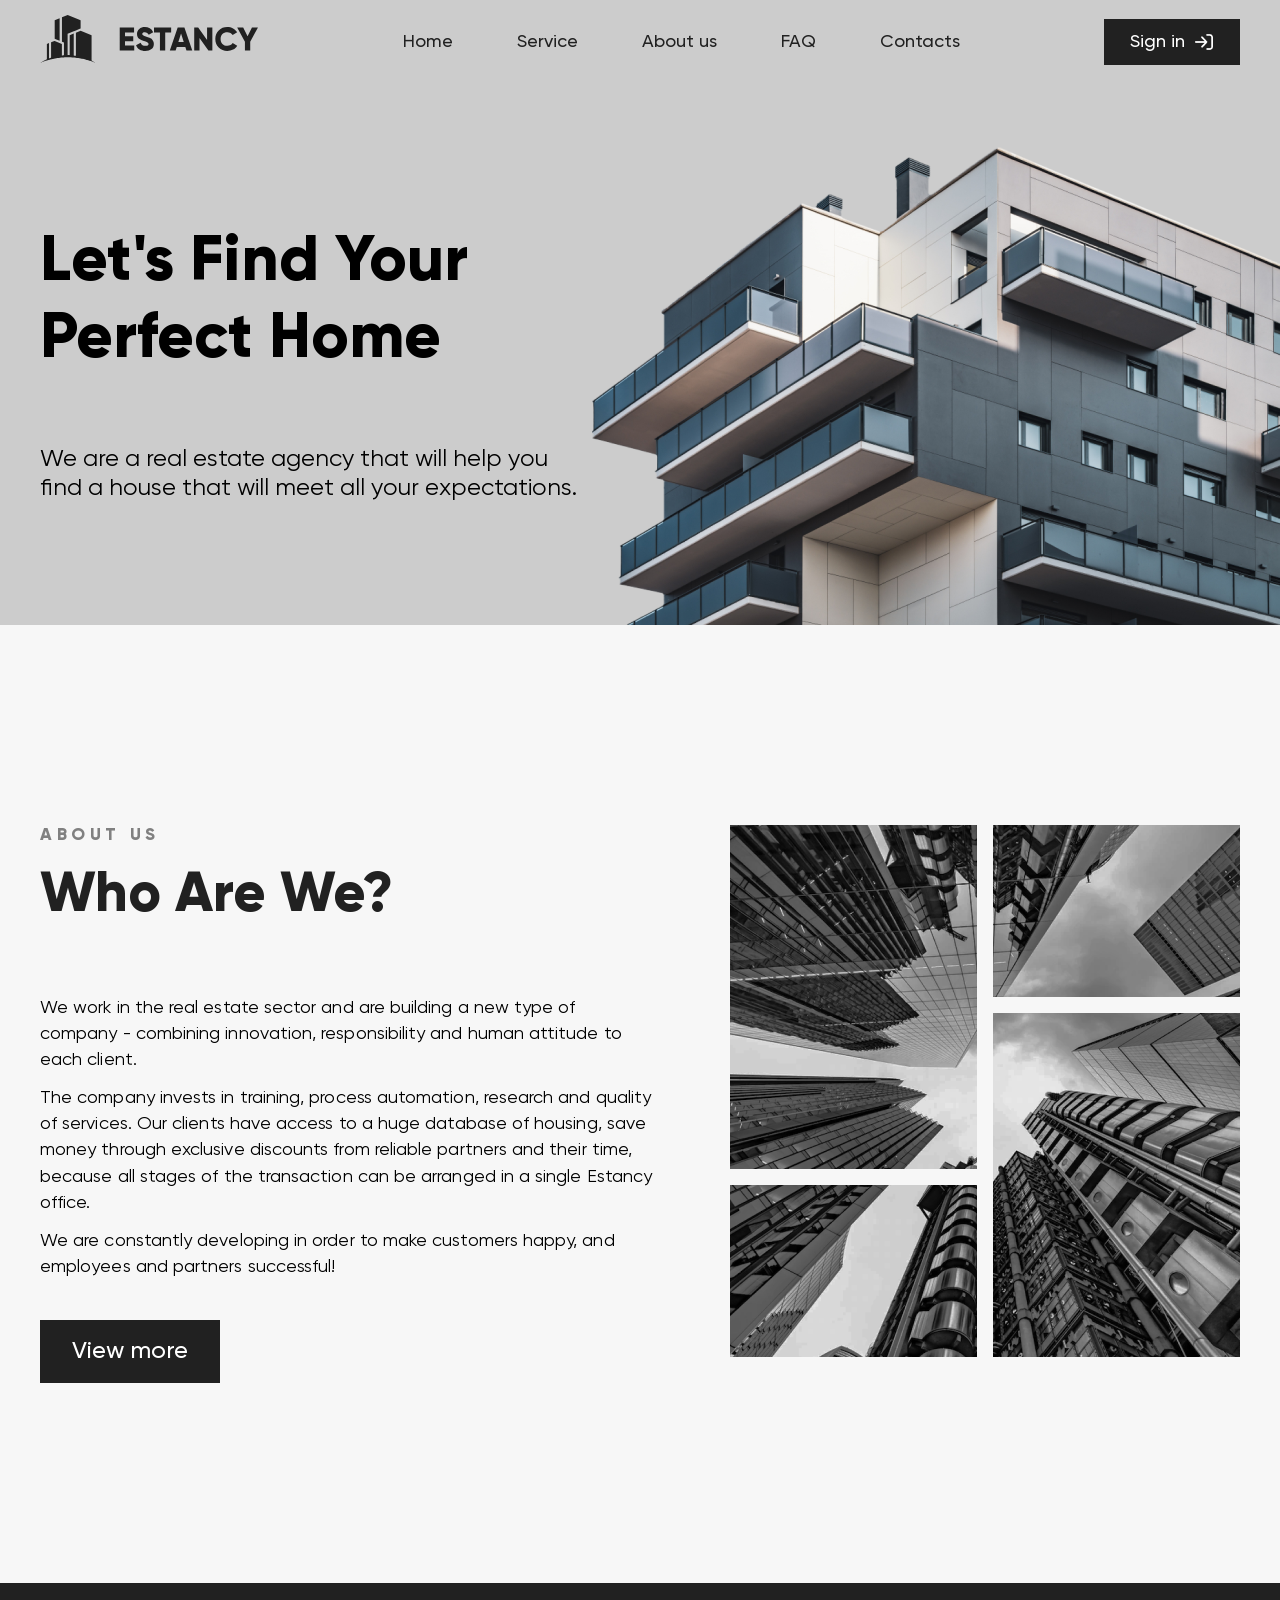
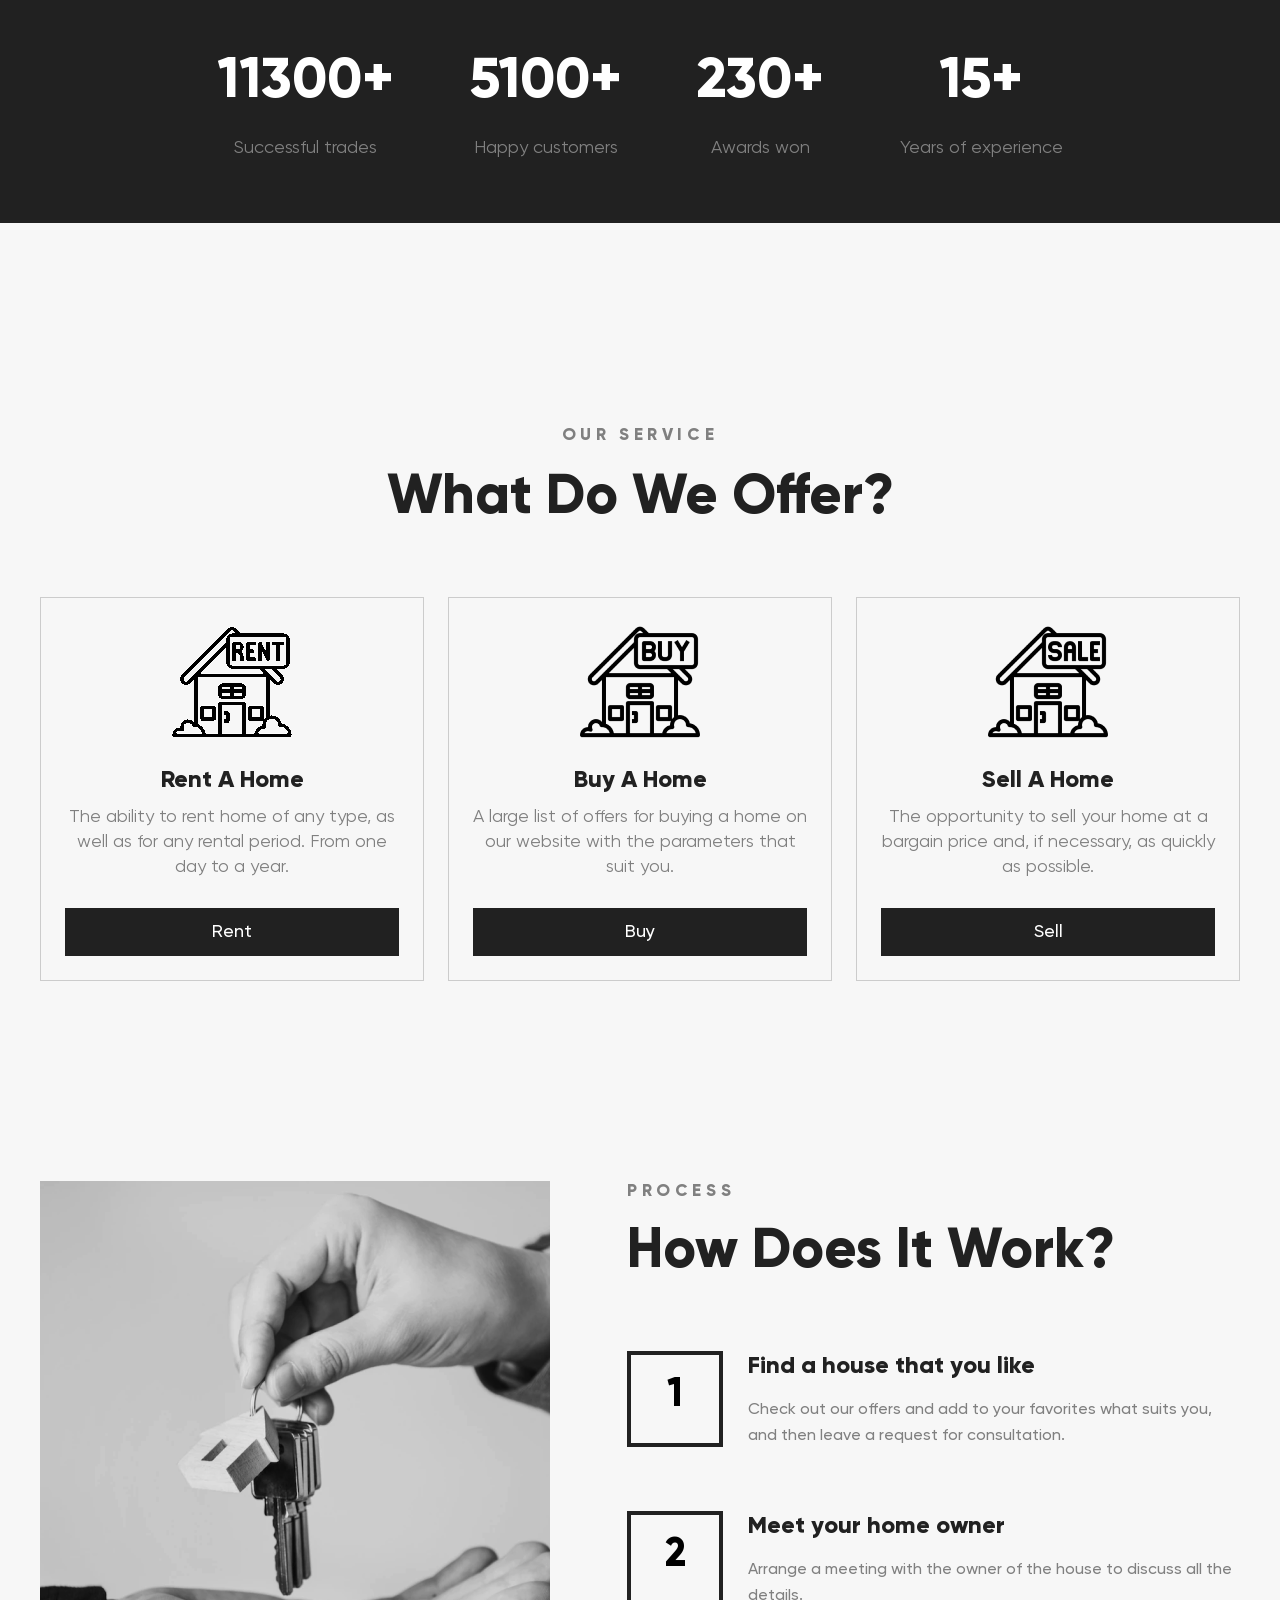
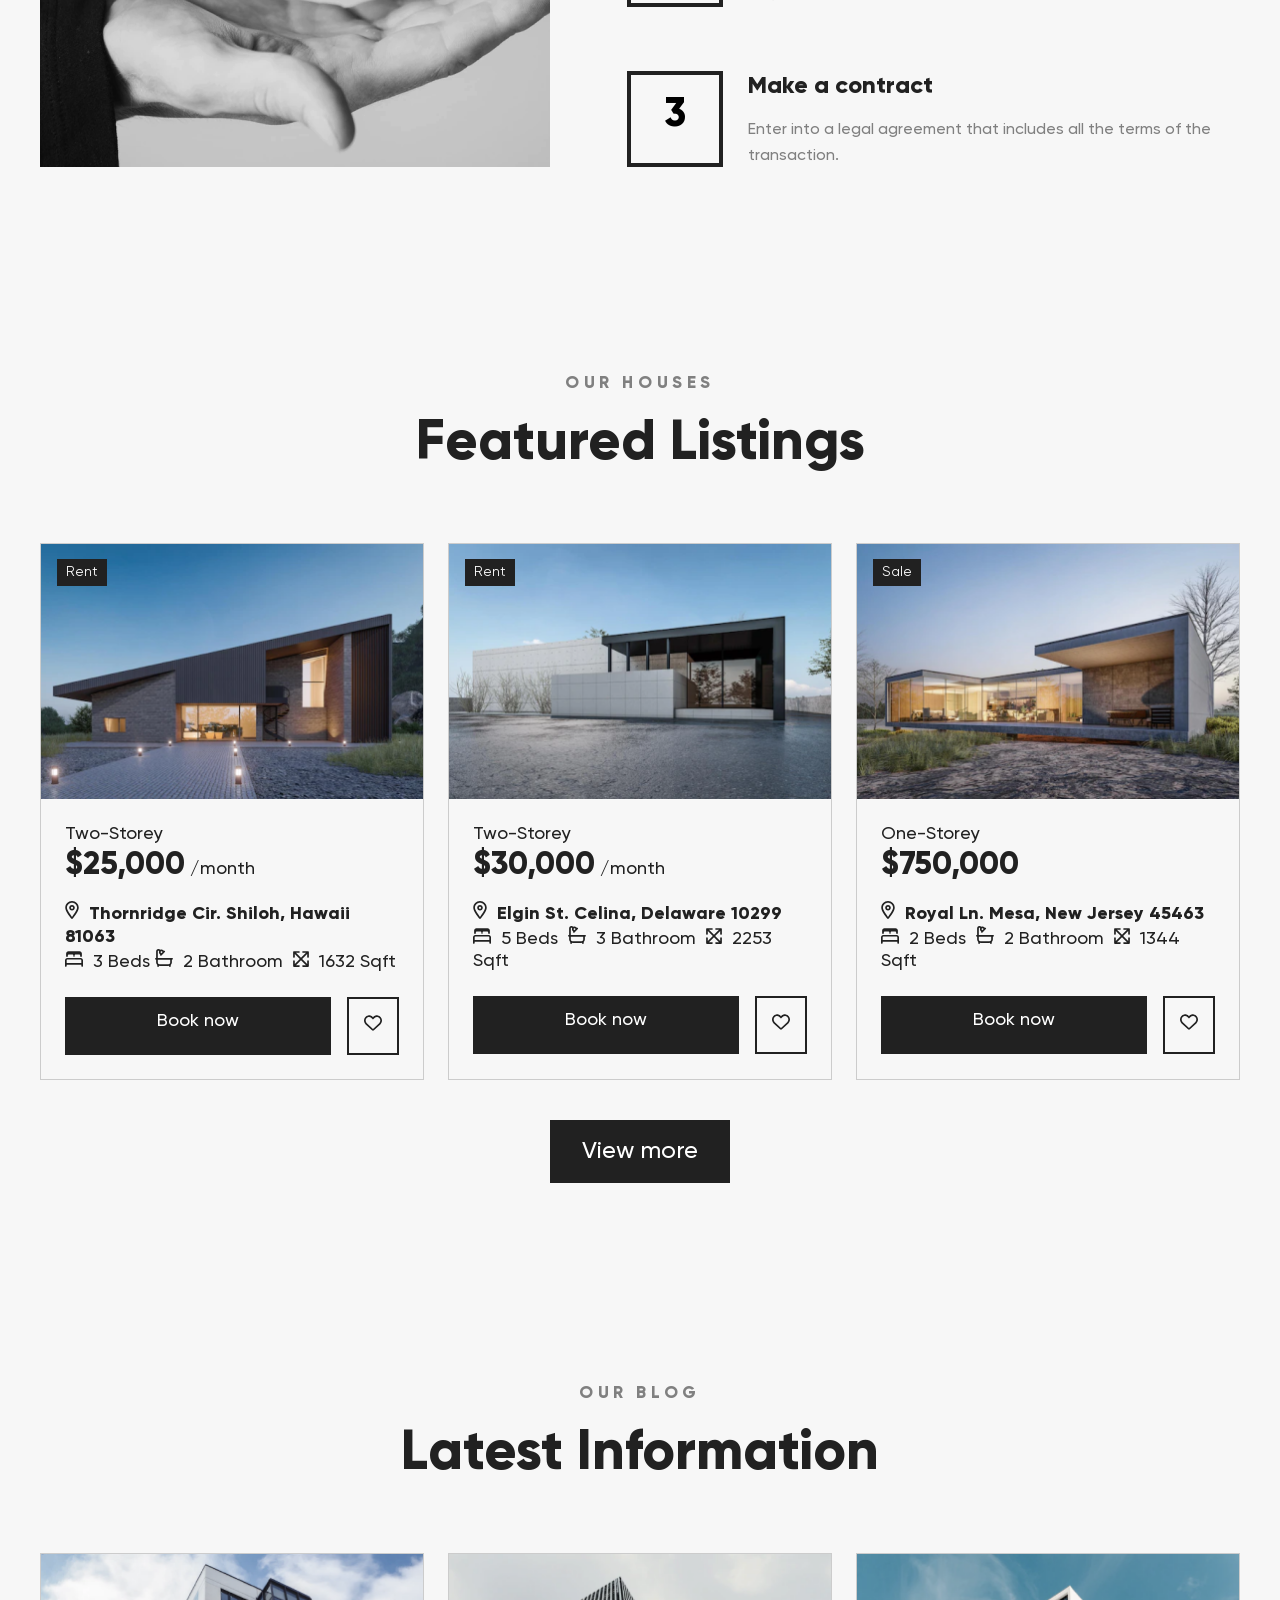
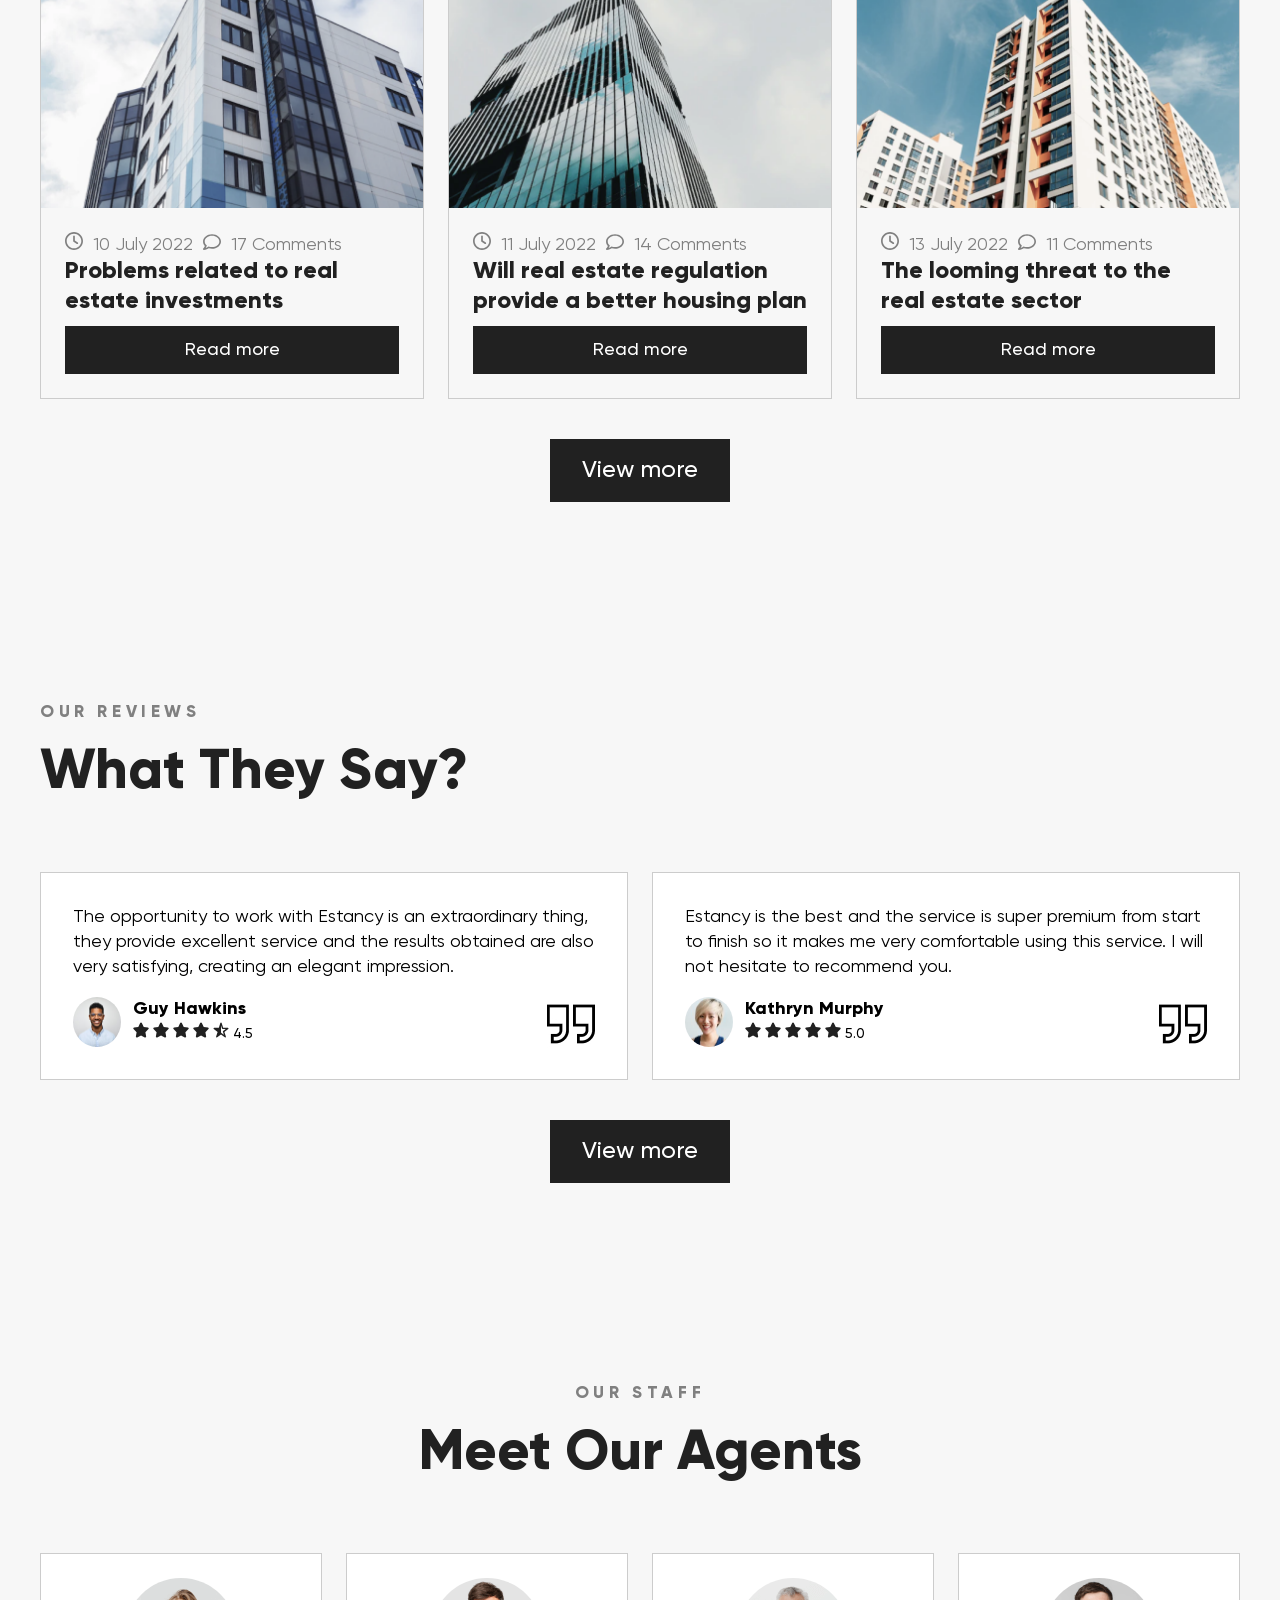
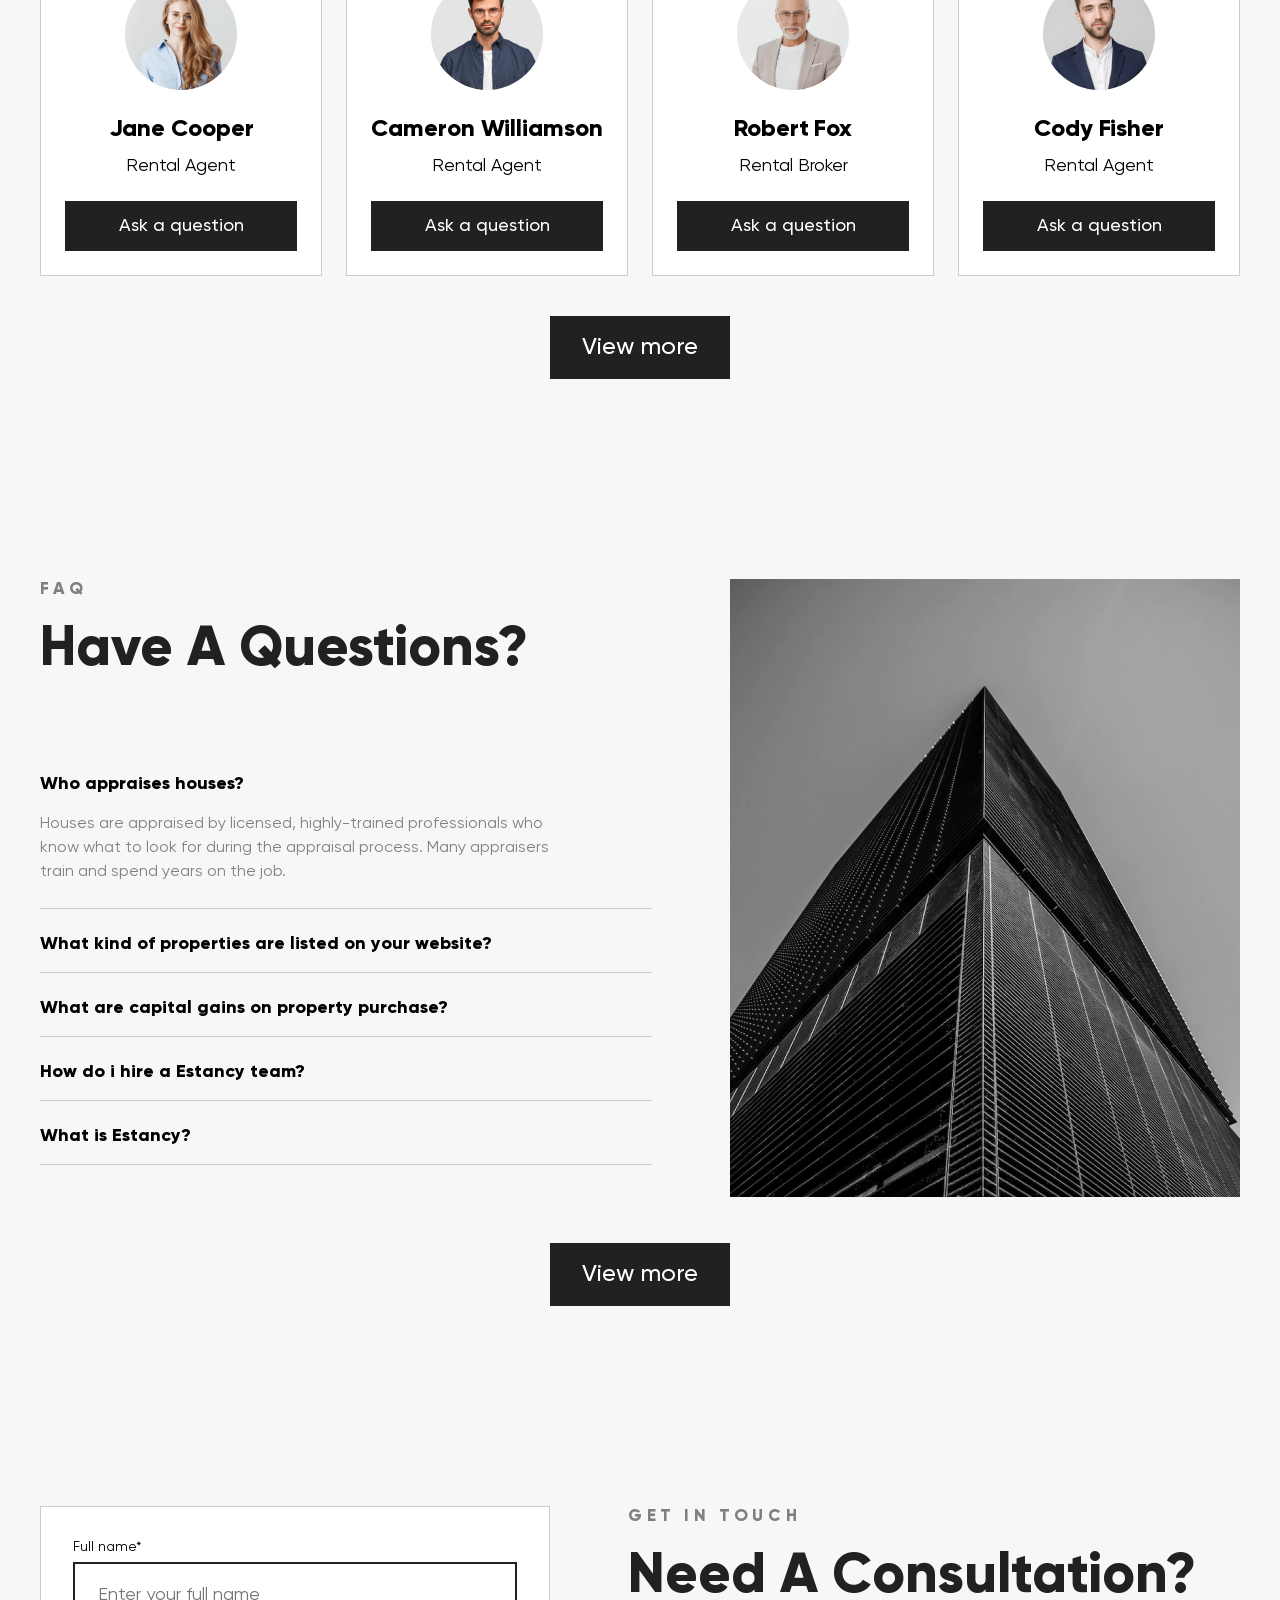
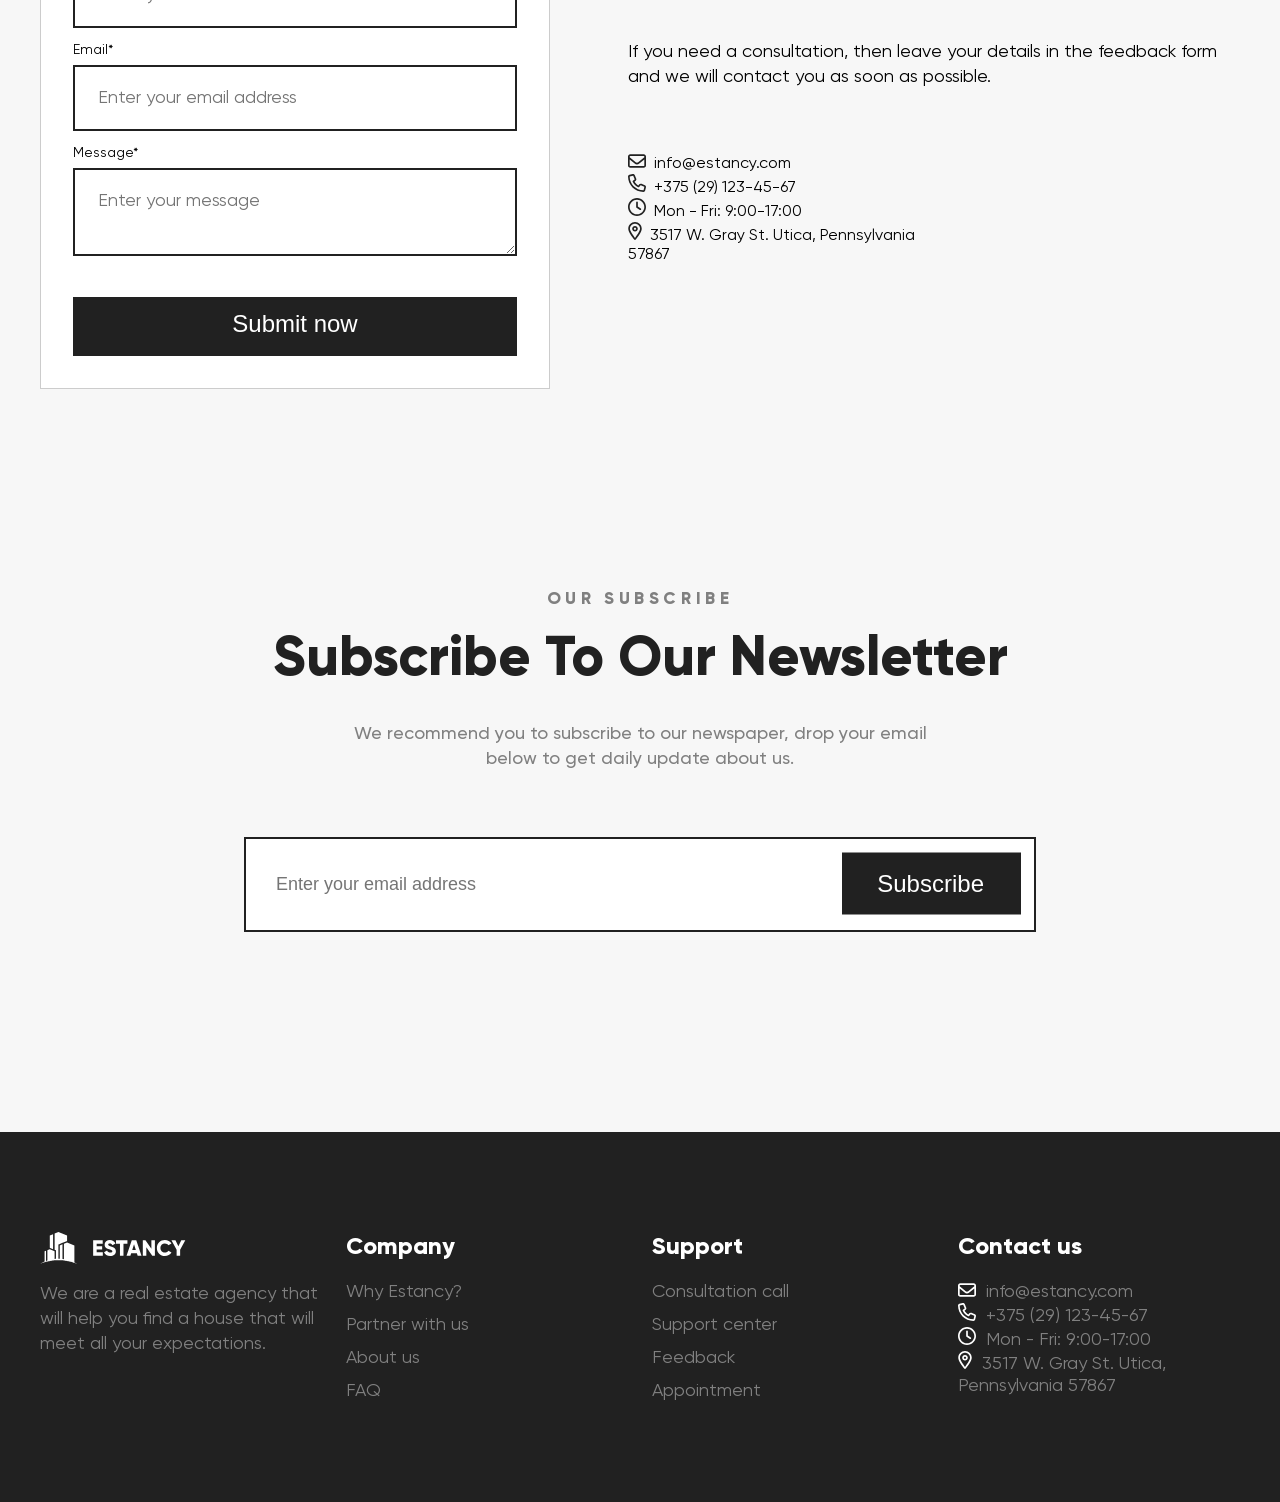
==== commit 10bd1371: "update project" ====
--- a/index.html
+++ b/index.html
@@ -6,29 +6,34 @@
 <link rel="stylesheet" type="text/css" href="static/custom.css">
 <link rel="icon" type="image/png" href="favicon.png">
 <title>Estancy</title>
+<script src="static/jquery.js"></script>
+<script src="static/custom.js"></script>
+
 </head>
 <body>
 
 <header>
 	<div class="container">
-		<a href="" id="logo"><img src="static/images/logo.svg" alt="logo"></a>
-		<nav>
-			<a href="">Home</a>
-			<a href="">Service</a>
-			<a href="">About us</a>
-			<a href="">FAQ</a>
-			<a href="">Contacts</a>
-		</nav>
-		<a href="" class="btn sign_in">Sign in<!-- <img src="static/images/sign_in.png"> --></a>
-		<div class="main">
-			<h1>Let's Find Your Perfect Home</h1>
-			<p>We are a real estate agency that will help you find a house that will meet all your expectations.</p>
-	
-		</div>
-	<img class="preview" src="static/images/header_back.png" alt="">
-	</div>
-
-
+		<div class="row c1">
+			<a href="" id="logo"><img src="static/images/logo.svg" alt="logo"></a>
+			<nav>
+				<a href="">Home</a>
+				<a href="">Service</a>
+				<a href="">About us</a>
+				<a href="">FAQ</a>
+				<a href="">Contacts</a>
+			</nav>
+			<a href="" class="btn sign_in">Sign in</a>			
+		</div>
+
+		<div class="row c2">
+			<h1>Let's Find Your<br>Perfect Home</h1>
+			<p>We are a real estate agency that will help you<br>find a house that will meet all your expectations.</p>
+		</div>
+		<div class="row c3">
+			
+		</div>
+	</div>
 </header>
 
 <div id="about" class="block">
@@ -44,7 +49,7 @@
 			<a href="" class="btn s2">View more</a>
 		</div>
 		<div class="col c2">
-			<img class="preview" src="static/images/about.png" alt="">
+			<img class="preview bimg768" src="static/images/about.png" alt="">
 		</div>
 	</div>
 </div>
@@ -154,15 +159,33 @@
 						<span class="s1">$25,000</span>
 						<span class="s2">/month</span>
 					</div>
-					<div class="row c3"><img src="static/images/icons/point.svg">Thornridge Cir. Shiloh, Hawaii 81063</div>
+					<div class="row c3">
+						<svg width="14" height="18" viewBox="0 0 14 18" fill="none" xmlns="http://www.w3.org/2000/svg">
+							<path class="like" d="M9.8125 6.76318C9.8125 8.34521 8.54688 9.57568 7 9.57568C5.41797 9.57568 4.1875 8.34521 4.1875 6.76318C4.1875 5.21631 5.41797 3.95068 7 3.95068C8.54688 3.95068 9.8125 5.21631 9.8125 6.76318ZM7 5.63818C6.36719 5.63818 5.875 6.16553 5.875 6.76318C5.875 7.396 6.36719 7.88818 7 7.88818C7.59766 7.88818 8.125 7.396 8.125 6.76318C8.125 6.16553 7.59766 5.63818 7 5.63818ZM13.75 6.76318C13.75 9.85693 9.63672 15.3062 7.80859 17.5913C7.38672 18.1187 6.57812 18.1187 6.15625 17.5913C4.32812 15.3062 0.25 9.85693 0.25 6.76318C0.25 3.03662 3.23828 0.0131836 7 0.0131836C10.7266 0.0131836 13.75 3.03662 13.75 6.76318ZM7 1.70068C4.1875 1.70068 1.9375 3.98584 1.9375 6.76318C1.9375 7.22021 2.07812 7.88818 2.46484 8.80225C2.81641 9.646 3.34375 10.6304 3.94141 11.6147C4.96094 13.2319 6.12109 14.7788 7 15.9038C7.84375 14.7788 9.00391 13.2319 10.0234 11.6147C10.6211 10.6304 11.1484 9.646 11.5 8.80225C11.8867 7.88818 12.0625 7.22021 12.0625 6.76318C12.0625 3.98584 9.77734 1.70068 7 1.70068Z" fill="#212121"/>
+						</svg>&nbsp;
+						<span>Thornridge Cir. Shiloh, Hawaii 81063</span>
+					</div>
 					<div class="row c4">
-						<span class="label"><img src="static/images/icons/bed.svg">3 Beds</span>
-						<span class="label"><img src="static/images/icons/bath.svg">2 Bathroom</span>
-						<span class="label"><img src="static/images/icons/sqft.svg">1632 Sqft</span>
+						<svg width="18" height="16" viewBox="0 0 18 16" fill="none" xmlns="http://www.w3.org/2000/svg">
+							<path class="icon" d="M2.8125 4.625C2.8125 4.02734 3.30469 3.5 3.9375 3.5H7.3125C7.91016 3.5 8.4375 4.02734 8.4375 4.625V5.75H9.5625V4.625C9.5625 4.02734 10.0547 3.5 10.6875 3.5H14.0625C14.6602 3.5 15.1875 4.02734 15.1875 4.625V5.75H16.875V2.375C16.875 1.14453 15.8555 0.125 14.625 0.125H3.375C2.10938 0.125 1.125 1.14453 1.125 2.375V5.75H2.8125V4.625ZM15.75 6.875H2.25C0.984375 6.875 0 7.89453 0 9.125V15.0312C0 15.5234 0.351562 15.875 0.808594 15.875C1.23047 15.875 1.6875 15.5234 1.6875 15.0312V13.625H16.3125V15.0312C16.3125 15.5234 16.6641 15.875 17.1562 15.875C17.6133 15.875 18 15.5234 18 15.0312V9.125C18 7.89453 16.9805 6.875 15.75 6.875ZM16.3125 11.9375H1.6875V9.125C1.6875 8.84375 1.93359 8.5625 2.25 8.5625H15.75C16.0312 8.5625 16.3125 8.84375 16.3125 9.125V11.9375Z" fill="#212121"/>
+						</svg>&nbsp;
+						<span>3 Beds</span>
+						<svg width="18" height="18" viewBox="0 0 18 18" fill="none" xmlns="http://www.w3.org/2000/svg">
+							<path class="icon" d="M17.1562 9.02764H2.8125V2.45342C2.8125 2.13702 2.98828 1.85577 3.26953 1.7503C3.55078 1.64483 3.86719 1.71514 4.07812 1.92608L4.18359 2.03155C3.72656 2.98077 3.86719 4.14092 4.67578 4.94952L5.20312 5.47686C4.99219 5.79327 4.99219 6.21514 5.30859 6.53155C5.44922 6.67217 5.66016 6.74248 5.90625 6.74248C6.11719 6.74248 6.32812 6.67217 6.46875 6.49639L9.84375 3.12139C10.1953 2.80498 10.1953 2.27764 9.84375 1.96123C9.70312 1.78545 9.49219 1.71514 9.28125 1.71514C9.14062 1.71514 8.96484 1.7503 8.82422 1.85577L8.29688 1.32842C7.48828 0.519828 6.32812 0.379203 5.37891 0.836234L5.30859 0.801078C4.78125 0.238578 4.00781 -0.0778286 3.26953 0.0276402C2.00391 0.203421 1.125 1.25811 1.125 2.45342V9.02764H0.84375C0.351562 9.02764 0 9.3792 0 9.87139C0 10.3284 0.351562 10.7151 0.84375 10.7151H1.125V13.5276C1.125 14.4769 1.51172 15.3909 2.25 16.0237V17.1839C2.25 17.6409 2.60156 17.9925 3.09375 17.9925C3.55078 17.9925 3.9375 17.6409 3.9375 17.1839V16.8323C4.11328 16.8675 4.28906 16.8675 4.5 16.9026H13.5C13.6758 16.8675 13.8516 16.8675 14.0625 16.8323V17.1839C14.0625 17.6409 14.4141 17.9925 14.9062 17.9925C15.3633 17.9925 15.75 17.6409 15.75 17.1487V16.0237C16.4531 15.3558 16.875 14.4769 16.875 13.5276V10.7151H17.1562C17.6133 10.7151 18 10.3284 18 9.87139C18 9.3792 17.6133 9.02764 17.1562 9.02764ZM7.10156 2.52373L7.59375 3.01592L6.36328 4.24639L5.87109 3.7542C5.51953 3.40264 5.51953 2.84014 5.87109 2.52373C6.22266 2.17217 6.75 2.17217 7.10156 2.52373ZM15.1875 13.4925C15.1875 14.4417 14.4141 15.18 13.5 15.18H4.5C3.55078 15.18 2.8125 14.4417 2.8125 13.4925V10.7151H15.1875V13.4925Z" fill="#212121"/>
+							</svg>&nbsp;
+						<span>2 Bathroom</span>&nbsp;
+						<svg width="16" height="16" viewBox="0 0 16 16" fill="none" xmlns="http://www.w3.org/2000/svg">
+							<path class="icon" d="M14.1875 6.03125V3.00781L9.16016 8L14.1875 13.0273V9.96875C14.1875 9.51172 14.5391 9.125 15.0312 9.125C15.4883 9.125 15.875 9.51172 15.875 9.96875V15.0312C15.875 15.1719 15.8398 15.2773 15.8047 15.3828C15.6992 15.5938 15.5586 15.7344 15.3477 15.8398C15.2422 15.875 15.1367 15.875 15.0312 15.875H9.96875C9.47656 15.875 9.125 15.5234 9.125 15.0312C9.125 14.5742 9.47656 14.1875 9.96875 14.1875H12.9922L8 9.19531L2.97266 14.1875H6.03125C6.48828 14.1875 6.875 14.5742 6.875 15.0312C6.875 15.5234 6.48828 15.875 6.03125 15.875H0.96875C0.828125 15.875 0.722656 15.875 0.617188 15.8398C0.40625 15.7344 0.265625 15.5938 0.160156 15.3828C0.125 15.2773 0.125 15.1719 0.125 15.0312V9.96875C0.125 9.51172 0.476562 9.125 0.96875 9.125C1.42578 9.125 1.8125 9.51172 1.8125 9.96875V13.0273L6.80469 8L1.8125 3.00781V6.03125C1.8125 6.52344 1.42578 6.875 0.96875 6.875C0.476562 6.875 0.125 6.52344 0.125 6.03125V0.96875C0.125 0.863281 0.125 0.757812 0.160156 0.652344C0.265625 0.441406 0.40625 0.300781 0.617188 0.195312C0.722656 0.160156 0.828125 0.125 0.96875 0.125H6.03125C6.48828 0.125 6.875 0.511719 6.875 0.96875C6.875 1.46094 6.48828 1.8125 6.03125 1.8125H2.97266L8 6.83984L12.9922 1.8125H9.96875C9.47656 1.8125 9.125 1.46094 9.125 0.96875C9.125 0.511719 9.47656 0.125 9.96875 0.125H15.0312C15.1367 0.125 15.2422 0.160156 15.3477 0.195312C15.5586 0.300781 15.6992 0.441406 15.8047 0.652344C15.8398 0.757812 15.875 0.863281 15.875 0.96875V6.03125C15.875 6.52344 15.4883 6.875 15.0312 6.875C14.5391 6.875 14.1875 6.52344 14.1875 6.03125Z" fill="#212121"/>
+						</svg>&nbsp;
+						<span>1632 Sqft</span>
 					</div>
 					<div class="row c5">
 						<a href="" class="btn">Book now</a>
-						<a href="" class="like"></a>
+						<a href="" class="like">
+							<svg width="48" height="48" viewBox="0 0 48 48" fill="none" xmlns="http://www.w3.org/2000/svg">
+							<path class="icon" d="M23.5781 17.7619L23.9648 18.1838L24.3867 17.7971C25.5469 16.6369 27.1992 16.1096 28.7812 16.3908C31.207 16.7775 33 18.8869 33 21.3478V21.5236C33 23.0002 32.3672 24.4064 31.3125 25.3908L24.9492 31.3322C24.7031 31.5783 24.3516 31.6838 24 31.6838C23.6133 31.6838 23.2617 31.5783 23.0156 31.3322L16.6523 25.3908C15.5977 24.4064 15 23.0002 15 21.5236V21.3478C15 18.8869 16.7578 16.7775 19.1836 16.3908C20.7656 16.1096 22.418 16.6369 23.5781 17.7619C23.5781 17.7971 23.543 17.7619 23.5781 17.7619ZM23.9648 20.5744L22.3828 18.9572C21.6094 18.2189 20.5195 17.8674 19.4648 18.0431C17.8477 18.3244 16.6875 19.6955 16.6875 21.3478V21.5236C16.6875 22.5431 17.0742 23.4924 17.8125 24.1603L24 29.926L30.1523 24.1603C30.8906 23.4924 31.3125 22.5431 31.3125 21.5236V21.3478C31.3125 19.6955 30.1172 18.3244 28.5 18.0431C27.4453 17.8674 26.3555 18.2189 25.582 18.9572L23.9648 20.5744Z" fill="#212121"/>
+							</svg>
+						</a>
 					</div>
 				</div>
 			</div>
@@ -177,15 +200,33 @@
 						<span class="s1">$30,000</span>
 						<span class="s2">/month</span>
 					</div>
-					<div class="row c3"><img src="static/images/icons/point.svg">Elgin St. Celina, Delaware 10299</div>
+					<div class="row c3">
+						<svg width="14" height="18" viewBox="0 0 14 18" fill="none" xmlns="http://www.w3.org/2000/svg">
+							<path class="icon" d="M9.8125 6.76318C9.8125 8.34521 8.54688 9.57568 7 9.57568C5.41797 9.57568 4.1875 8.34521 4.1875 6.76318C4.1875 5.21631 5.41797 3.95068 7 3.95068C8.54688 3.95068 9.8125 5.21631 9.8125 6.76318ZM7 5.63818C6.36719 5.63818 5.875 6.16553 5.875 6.76318C5.875 7.396 6.36719 7.88818 7 7.88818C7.59766 7.88818 8.125 7.396 8.125 6.76318C8.125 6.16553 7.59766 5.63818 7 5.63818ZM13.75 6.76318C13.75 9.85693 9.63672 15.3062 7.80859 17.5913C7.38672 18.1187 6.57812 18.1187 6.15625 17.5913C4.32812 15.3062 0.25 9.85693 0.25 6.76318C0.25 3.03662 3.23828 0.0131836 7 0.0131836C10.7266 0.0131836 13.75 3.03662 13.75 6.76318ZM7 1.70068C4.1875 1.70068 1.9375 3.98584 1.9375 6.76318C1.9375 7.22021 2.07812 7.88818 2.46484 8.80225C2.81641 9.646 3.34375 10.6304 3.94141 11.6147C4.96094 13.2319 6.12109 14.7788 7 15.9038C7.84375 14.7788 9.00391 13.2319 10.0234 11.6147C10.6211 10.6304 11.1484 9.646 11.5 8.80225C11.8867 7.88818 12.0625 7.22021 12.0625 6.76318C12.0625 3.98584 9.77734 1.70068 7 1.70068Z" fill="#212121"/>
+						</svg>&nbsp;
+						<span>Elgin St. Celina, Delaware 10299</span>
+					</div>
 					<div class="row c4">
-						<span class="label"><img src="static/images/icons/bed.svg">5 Beds</span>
-						<span class="label"><img src="static/images/icons/bath.svg">3 Bathroom</span>
-						<span class="label"><img src="static/images/icons/sqft.svg">2253 Sqft</span>
+						<svg width="18" height="16" viewBox="0 0 18 16" fill="none" xmlns="http://www.w3.org/2000/svg">
+							<path class="icon" d="M2.8125 4.625C2.8125 4.02734 3.30469 3.5 3.9375 3.5H7.3125C7.91016 3.5 8.4375 4.02734 8.4375 4.625V5.75H9.5625V4.625C9.5625 4.02734 10.0547 3.5 10.6875 3.5H14.0625C14.6602 3.5 15.1875 4.02734 15.1875 4.625V5.75H16.875V2.375C16.875 1.14453 15.8555 0.125 14.625 0.125H3.375C2.10938 0.125 1.125 1.14453 1.125 2.375V5.75H2.8125V4.625ZM15.75 6.875H2.25C0.984375 6.875 0 7.89453 0 9.125V15.0312C0 15.5234 0.351562 15.875 0.808594 15.875C1.23047 15.875 1.6875 15.5234 1.6875 15.0312V13.625H16.3125V15.0312C16.3125 15.5234 16.6641 15.875 17.1562 15.875C17.6133 15.875 18 15.5234 18 15.0312V9.125C18 7.89453 16.9805 6.875 15.75 6.875ZM16.3125 11.9375H1.6875V9.125C1.6875 8.84375 1.93359 8.5625 2.25 8.5625H15.75C16.0312 8.5625 16.3125 8.84375 16.3125 9.125V11.9375Z" fill="#212121"/>
+						</svg>&nbsp;
+						<span>5 Beds</span>&nbsp;
+						<svg width="18" height="18" viewBox="0 0 18 18" fill="none" xmlns="http://www.w3.org/2000/svg">
+							<path class="icon" d="M17.1562 9.02764H2.8125V2.45342C2.8125 2.13702 2.98828 1.85577 3.26953 1.7503C3.55078 1.64483 3.86719 1.71514 4.07812 1.92608L4.18359 2.03155C3.72656 2.98077 3.86719 4.14092 4.67578 4.94952L5.20312 5.47686C4.99219 5.79327 4.99219 6.21514 5.30859 6.53155C5.44922 6.67217 5.66016 6.74248 5.90625 6.74248C6.11719 6.74248 6.32812 6.67217 6.46875 6.49639L9.84375 3.12139C10.1953 2.80498 10.1953 2.27764 9.84375 1.96123C9.70312 1.78545 9.49219 1.71514 9.28125 1.71514C9.14062 1.71514 8.96484 1.7503 8.82422 1.85577L8.29688 1.32842C7.48828 0.519828 6.32812 0.379203 5.37891 0.836234L5.30859 0.801078C4.78125 0.238578 4.00781 -0.0778286 3.26953 0.0276402C2.00391 0.203421 1.125 1.25811 1.125 2.45342V9.02764H0.84375C0.351562 9.02764 0 9.3792 0 9.87139C0 10.3284 0.351562 10.7151 0.84375 10.7151H1.125V13.5276C1.125 14.4769 1.51172 15.3909 2.25 16.0237V17.1839C2.25 17.6409 2.60156 17.9925 3.09375 17.9925C3.55078 17.9925 3.9375 17.6409 3.9375 17.1839V16.8323C4.11328 16.8675 4.28906 16.8675 4.5 16.9026H13.5C13.6758 16.8675 13.8516 16.8675 14.0625 16.8323V17.1839C14.0625 17.6409 14.4141 17.9925 14.9062 17.9925C15.3633 17.9925 15.75 17.6409 15.75 17.1487V16.0237C16.4531 15.3558 16.875 14.4769 16.875 13.5276V10.7151H17.1562C17.6133 10.7151 18 10.3284 18 9.87139C18 9.3792 17.6133 9.02764 17.1562 9.02764ZM7.10156 2.52373L7.59375 3.01592L6.36328 4.24639L5.87109 3.7542C5.51953 3.40264 5.51953 2.84014 5.87109 2.52373C6.22266 2.17217 6.75 2.17217 7.10156 2.52373ZM15.1875 13.4925C15.1875 14.4417 14.4141 15.18 13.5 15.18H4.5C3.55078 15.18 2.8125 14.4417 2.8125 13.4925V10.7151H15.1875V13.4925Z" fill="#212121"/>
+							</svg>&nbsp;
+						<span>3 Bathroom</span>&nbsp;
+						<svg width="16" height="16" viewBox="0 0 16 16" fill="none" xmlns="http://www.w3.org/2000/svg">
+							<path class="icon" d="M14.1875 6.03125V3.00781L9.16016 8L14.1875 13.0273V9.96875C14.1875 9.51172 14.5391 9.125 15.0312 9.125C15.4883 9.125 15.875 9.51172 15.875 9.96875V15.0312C15.875 15.1719 15.8398 15.2773 15.8047 15.3828C15.6992 15.5938 15.5586 15.7344 15.3477 15.8398C15.2422 15.875 15.1367 15.875 15.0312 15.875H9.96875C9.47656 15.875 9.125 15.5234 9.125 15.0312C9.125 14.5742 9.47656 14.1875 9.96875 14.1875H12.9922L8 9.19531L2.97266 14.1875H6.03125C6.48828 14.1875 6.875 14.5742 6.875 15.0312C6.875 15.5234 6.48828 15.875 6.03125 15.875H0.96875C0.828125 15.875 0.722656 15.875 0.617188 15.8398C0.40625 15.7344 0.265625 15.5938 0.160156 15.3828C0.125 15.2773 0.125 15.1719 0.125 15.0312V9.96875C0.125 9.51172 0.476562 9.125 0.96875 9.125C1.42578 9.125 1.8125 9.51172 1.8125 9.96875V13.0273L6.80469 8L1.8125 3.00781V6.03125C1.8125 6.52344 1.42578 6.875 0.96875 6.875C0.476562 6.875 0.125 6.52344 0.125 6.03125V0.96875C0.125 0.863281 0.125 0.757812 0.160156 0.652344C0.265625 0.441406 0.40625 0.300781 0.617188 0.195312C0.722656 0.160156 0.828125 0.125 0.96875 0.125H6.03125C6.48828 0.125 6.875 0.511719 6.875 0.96875C6.875 1.46094 6.48828 1.8125 6.03125 1.8125H2.97266L8 6.83984L12.9922 1.8125H9.96875C9.47656 1.8125 9.125 1.46094 9.125 0.96875C9.125 0.511719 9.47656 0.125 9.96875 0.125H15.0312C15.1367 0.125 15.2422 0.160156 15.3477 0.195312C15.5586 0.300781 15.6992 0.441406 15.8047 0.652344C15.8398 0.757812 15.875 0.863281 15.875 0.96875V6.03125C15.875 6.52344 15.4883 6.875 15.0312 6.875C14.5391 6.875 14.1875 6.52344 14.1875 6.03125Z" fill="#212121"/>
+						</svg>&nbsp;
+						<span>2253 Sqft</span>
 					</div>
 					<div class="row c5">
 						<a href="" class="btn">Book now</a>
-						<a href="" class="like"></a>
+						<a href="" class="like">
+							<svg width="48" height="48" viewBox="0 0 48 48" fill="none" xmlns="http://www.w3.org/2000/svg">
+							<path class="icon" d="M23.5781 17.7619L23.9648 18.1838L24.3867 17.7971C25.5469 16.6369 27.1992 16.1096 28.7812 16.3908C31.207 16.7775 33 18.8869 33 21.3478V21.5236C33 23.0002 32.3672 24.4064 31.3125 25.3908L24.9492 31.3322C24.7031 31.5783 24.3516 31.6838 24 31.6838C23.6133 31.6838 23.2617 31.5783 23.0156 31.3322L16.6523 25.3908C15.5977 24.4064 15 23.0002 15 21.5236V21.3478C15 18.8869 16.7578 16.7775 19.1836 16.3908C20.7656 16.1096 22.418 16.6369 23.5781 17.7619C23.5781 17.7971 23.543 17.7619 23.5781 17.7619ZM23.9648 20.5744L22.3828 18.9572C21.6094 18.2189 20.5195 17.8674 19.4648 18.0431C17.8477 18.3244 16.6875 19.6955 16.6875 21.3478V21.5236C16.6875 22.5431 17.0742 23.4924 17.8125 24.1603L24 29.926L30.1523 24.1603C30.8906 23.4924 31.3125 22.5431 31.3125 21.5236V21.3478C31.3125 19.6955 30.1172 18.3244 28.5 18.0431C27.4453 17.8674 26.3555 18.2189 25.582 18.9572L23.9648 20.5744Z" fill="#212121"/>
+							</svg>
+						</a>
 					</div>
 				</div>				
 			</div>
@@ -199,15 +240,33 @@
 					<div class="row c2">
 						<span class="s1">$750,000</span>
 					</div>
-					<div class="row c3"><img src="static/images/icons/point.svg">Royal Ln. Mesa, New Jersey 45463</div>
+					<div class="row c3">
+						<svg width="14" height="18" viewBox="0 0 14 18" fill="none" xmlns="http://www.w3.org/2000/svg">
+							<path class="icon" d="M9.8125 6.76318C9.8125 8.34521 8.54688 9.57568 7 9.57568C5.41797 9.57568 4.1875 8.34521 4.1875 6.76318C4.1875 5.21631 5.41797 3.95068 7 3.95068C8.54688 3.95068 9.8125 5.21631 9.8125 6.76318ZM7 5.63818C6.36719 5.63818 5.875 6.16553 5.875 6.76318C5.875 7.396 6.36719 7.88818 7 7.88818C7.59766 7.88818 8.125 7.396 8.125 6.76318C8.125 6.16553 7.59766 5.63818 7 5.63818ZM13.75 6.76318C13.75 9.85693 9.63672 15.3062 7.80859 17.5913C7.38672 18.1187 6.57812 18.1187 6.15625 17.5913C4.32812 15.3062 0.25 9.85693 0.25 6.76318C0.25 3.03662 3.23828 0.0131836 7 0.0131836C10.7266 0.0131836 13.75 3.03662 13.75 6.76318ZM7 1.70068C4.1875 1.70068 1.9375 3.98584 1.9375 6.76318C1.9375 7.22021 2.07812 7.88818 2.46484 8.80225C2.81641 9.646 3.34375 10.6304 3.94141 11.6147C4.96094 13.2319 6.12109 14.7788 7 15.9038C7.84375 14.7788 9.00391 13.2319 10.0234 11.6147C10.6211 10.6304 11.1484 9.646 11.5 8.80225C11.8867 7.88818 12.0625 7.22021 12.0625 6.76318C12.0625 3.98584 9.77734 1.70068 7 1.70068Z" fill="#212121"/>
+						</svg>&nbsp;						
+						<span>Royal Ln. Mesa, New Jersey 45463</span>
+					</div>
 					<div class="row c4">
-						<span class="label"><img src="static/images/icons/bed.svg">2 Beds</span>
-						<span class="label"><img src="static/images/icons/bath.svg">2 Bathroom</span>
-						<span class="label"><img src="static/images/icons/sqft.svg">1344 Sqft</span>
+						<svg width="18" height="16" viewBox="0 0 18 16" fill="none" xmlns="http://www.w3.org/2000/svg">
+							<path class="icon" d="M2.8125 4.625C2.8125 4.02734 3.30469 3.5 3.9375 3.5H7.3125C7.91016 3.5 8.4375 4.02734 8.4375 4.625V5.75H9.5625V4.625C9.5625 4.02734 10.0547 3.5 10.6875 3.5H14.0625C14.6602 3.5 15.1875 4.02734 15.1875 4.625V5.75H16.875V2.375C16.875 1.14453 15.8555 0.125 14.625 0.125H3.375C2.10938 0.125 1.125 1.14453 1.125 2.375V5.75H2.8125V4.625ZM15.75 6.875H2.25C0.984375 6.875 0 7.89453 0 9.125V15.0312C0 15.5234 0.351562 15.875 0.808594 15.875C1.23047 15.875 1.6875 15.5234 1.6875 15.0312V13.625H16.3125V15.0312C16.3125 15.5234 16.6641 15.875 17.1562 15.875C17.6133 15.875 18 15.5234 18 15.0312V9.125C18 7.89453 16.9805 6.875 15.75 6.875ZM16.3125 11.9375H1.6875V9.125C1.6875 8.84375 1.93359 8.5625 2.25 8.5625H15.75C16.0312 8.5625 16.3125 8.84375 16.3125 9.125V11.9375Z" fill="#212121"/>
+						</svg>&nbsp;
+						<span>2 Beds</span>&nbsp;
+						<svg width="18" height="18" viewBox="0 0 18 18" fill="none" xmlns="http://www.w3.org/2000/svg">
+							<path class="icon" d="M17.1562 9.02764H2.8125V2.45342C2.8125 2.13702 2.98828 1.85577 3.26953 1.7503C3.55078 1.64483 3.86719 1.71514 4.07812 1.92608L4.18359 2.03155C3.72656 2.98077 3.86719 4.14092 4.67578 4.94952L5.20312 5.47686C4.99219 5.79327 4.99219 6.21514 5.30859 6.53155C5.44922 6.67217 5.66016 6.74248 5.90625 6.74248C6.11719 6.74248 6.32812 6.67217 6.46875 6.49639L9.84375 3.12139C10.1953 2.80498 10.1953 2.27764 9.84375 1.96123C9.70312 1.78545 9.49219 1.71514 9.28125 1.71514C9.14062 1.71514 8.96484 1.7503 8.82422 1.85577L8.29688 1.32842C7.48828 0.519828 6.32812 0.379203 5.37891 0.836234L5.30859 0.801078C4.78125 0.238578 4.00781 -0.0778286 3.26953 0.0276402C2.00391 0.203421 1.125 1.25811 1.125 2.45342V9.02764H0.84375C0.351562 9.02764 0 9.3792 0 9.87139C0 10.3284 0.351562 10.7151 0.84375 10.7151H1.125V13.5276C1.125 14.4769 1.51172 15.3909 2.25 16.0237V17.1839C2.25 17.6409 2.60156 17.9925 3.09375 17.9925C3.55078 17.9925 3.9375 17.6409 3.9375 17.1839V16.8323C4.11328 16.8675 4.28906 16.8675 4.5 16.9026H13.5C13.6758 16.8675 13.8516 16.8675 14.0625 16.8323V17.1839C14.0625 17.6409 14.4141 17.9925 14.9062 17.9925C15.3633 17.9925 15.75 17.6409 15.75 17.1487V16.0237C16.4531 15.3558 16.875 14.4769 16.875 13.5276V10.7151H17.1562C17.6133 10.7151 18 10.3284 18 9.87139C18 9.3792 17.6133 9.02764 17.1562 9.02764ZM7.10156 2.52373L7.59375 3.01592L6.36328 4.24639L5.87109 3.7542C5.51953 3.40264 5.51953 2.84014 5.87109 2.52373C6.22266 2.17217 6.75 2.17217 7.10156 2.52373ZM15.1875 13.4925C15.1875 14.4417 14.4141 15.18 13.5 15.18H4.5C3.55078 15.18 2.8125 14.4417 2.8125 13.4925V10.7151H15.1875V13.4925Z" fill="#212121"/>
+						</svg>&nbsp;
+						<span>2 Bathroom</span>&nbsp;
+						<svg width="16" height="16" viewBox="0 0 16 16" fill="none" xmlns="http://www.w3.org/2000/svg">
+							<path class="icon" d="M14.1875 6.03125V3.00781L9.16016 8L14.1875 13.0273V9.96875C14.1875 9.51172 14.5391 9.125 15.0312 9.125C15.4883 9.125 15.875 9.51172 15.875 9.96875V15.0312C15.875 15.1719 15.8398 15.2773 15.8047 15.3828C15.6992 15.5938 15.5586 15.7344 15.3477 15.8398C15.2422 15.875 15.1367 15.875 15.0312 15.875H9.96875C9.47656 15.875 9.125 15.5234 9.125 15.0312C9.125 14.5742 9.47656 14.1875 9.96875 14.1875H12.9922L8 9.19531L2.97266 14.1875H6.03125C6.48828 14.1875 6.875 14.5742 6.875 15.0312C6.875 15.5234 6.48828 15.875 6.03125 15.875H0.96875C0.828125 15.875 0.722656 15.875 0.617188 15.8398C0.40625 15.7344 0.265625 15.5938 0.160156 15.3828C0.125 15.2773 0.125 15.1719 0.125 15.0312V9.96875C0.125 9.51172 0.476562 9.125 0.96875 9.125C1.42578 9.125 1.8125 9.51172 1.8125 9.96875V13.0273L6.80469 8L1.8125 3.00781V6.03125C1.8125 6.52344 1.42578 6.875 0.96875 6.875C0.476562 6.875 0.125 6.52344 0.125 6.03125V0.96875C0.125 0.863281 0.125 0.757812 0.160156 0.652344C0.265625 0.441406 0.40625 0.300781 0.617188 0.195312C0.722656 0.160156 0.828125 0.125 0.96875 0.125H6.03125C6.48828 0.125 6.875 0.511719 6.875 0.96875C6.875 1.46094 6.48828 1.8125 6.03125 1.8125H2.97266L8 6.83984L12.9922 1.8125H9.96875C9.47656 1.8125 9.125 1.46094 9.125 0.96875C9.125 0.511719 9.47656 0.125 9.96875 0.125H15.0312C15.1367 0.125 15.2422 0.160156 15.3477 0.195312C15.5586 0.300781 15.6992 0.441406 15.8047 0.652344C15.8398 0.757812 15.875 0.863281 15.875 0.96875V6.03125C15.875 6.52344 15.4883 6.875 15.0312 6.875C14.5391 6.875 14.1875 6.52344 14.1875 6.03125Z" fill="#212121"/>
+						</svg>&nbsp;
+						<span>1344 Sqft</span>
 					</div>
 					<div class="row c5">
 						<a href="" class="btn">Book now</a>
-						<a href="" class="like"></a>
+						<a href="" class="like">
+							<svg width="48" height="48" viewBox="0 0 48 48" fill="none" xmlns="http://www.w3.org/2000/svg">
+							<path class="icon" d="M23.5781 17.7619L23.9648 18.1838L24.3867 17.7971C25.5469 16.6369 27.1992 16.1096 28.7812 16.3908C31.207 16.7775 33 18.8869 33 21.3478V21.5236C33 23.0002 32.3672 24.4064 31.3125 25.3908L24.9492 31.3322C24.7031 31.5783 24.3516 31.6838 24 31.6838C23.6133 31.6838 23.2617 31.5783 23.0156 31.3322L16.6523 25.3908C15.5977 24.4064 15 23.0002 15 21.5236V21.3478C15 18.8869 16.7578 16.7775 19.1836 16.3908C20.7656 16.1096 22.418 16.6369 23.5781 17.7619C23.5781 17.7971 23.543 17.7619 23.5781 17.7619ZM23.9648 20.5744L22.3828 18.9572C21.6094 18.2189 20.5195 17.8674 19.4648 18.0431C17.8477 18.3244 16.6875 19.6955 16.6875 21.3478V21.5236C16.6875 22.5431 17.0742 23.4924 17.8125 24.1603L24 29.926L30.1523 24.1603C30.8906 23.4924 31.3125 22.5431 31.3125 21.5236V21.3478C31.3125 19.6955 30.1172 18.3244 28.5 18.0431C27.4453 17.8674 26.3555 18.2189 25.582 18.9572L23.9648 20.5744Z" fill="#212121"/>
+							</svg>
+						</a>
 					</div>
 				</div>
 			</div>
@@ -231,8 +290,14 @@
 				</div>
 				<div class="inner">
 					<div class="row c1">
-						<span class="label"><img src="static/images/icons/clock.svg">10 July 2022</span>
-						<span class="label"><img src="static/images/icons/comment.svg">17 Comments</span></div>
+						<svg width="18" height="18" viewBox="0 0 18 18" fill="none" xmlns="http://www.w3.org/2000/svg">
+							<path class="icon" d="M8.15625 4.21875C8.15625 3.76172 8.50781 3.375 9 3.375C9.45703 3.375 9.84375 3.76172 9.84375 4.21875V8.57812L12.832 10.5469C13.2188 10.8281 13.3242 11.3555 13.043 11.7422C12.7969 12.1289 12.2695 12.2344 11.8828 11.9531L8.50781 9.70312C8.29688 9.5625 8.15625 9.28125 8.15625 9V4.21875ZM9 0C13.957 0 18 4.04297 18 9C18 13.9922 13.957 18 9 18C4.00781 18 0 13.9922 0 9C0 4.04297 4.00781 0 9 0ZM1.6875 9C1.6875 13.043 4.95703 16.3125 9 16.3125C13.0078 16.3125 16.3125 13.043 16.3125 9C16.3125 4.99219 13.0078 1.6875 9 1.6875C4.95703 1.6875 1.6875 4.99219 1.6875 9Z" fill="#808080"/>
+						</svg>&nbsp;
+						<span>10 July 2022</span>&nbsp;
+						<svg width="18" height="16" viewBox="0 0 18 16" fill="none" xmlns="http://www.w3.org/2000/svg">
+							<path class="icon" d="M9.02872 0.125C4.03653 0.125 0.0287155 3.42969 0.0287155 7.4375C0.0287155 9.125 0.696684 10.6719 1.85684 11.9023C1.36465 13.2734 0.274809 14.4688 0.239653 14.4688C-0.00644077 14.7148 -0.041597 15.0664 0.0638717 15.3828C0.204497 15.6992 0.520903 15.875 0.872465 15.875C3.017 15.875 4.7045 14.9961 5.75918 14.2578C6.74356 14.5742 7.86856 14.75 9.02872 14.75C13.9857 14.75 17.9936 11.4805 17.9936 7.4375C17.9936 3.42969 13.9857 0.125 9.02872 0.125ZM9.02872 13.0625C8.0795 13.0625 7.13028 12.9219 6.25137 12.6406L5.44278 12.3945L4.77481 12.8867C4.28262 13.2383 3.5795 13.625 2.73575 13.9062C3.017 13.4844 3.26309 12.9922 3.43887 12.5L3.82559 11.5156L3.08731 10.7422C2.4545 10.0742 1.71622 8.94922 1.71622 7.4375C1.71622 4.34375 4.98575 1.8125 9.02872 1.8125C13.0365 1.8125 16.3412 4.34375 16.3412 7.4375C16.3412 10.5664 13.0365 13.0625 9.02872 13.0625Z" fill="#808080"/>
+						</svg>&nbsp;
+						<span>17 Comments</span></div>
 					<div class="row c2">Problems related to real estate investments</div>
 					<div class="row c3">
 						<a href="" class="btn">Read more</a>
@@ -245,8 +310,14 @@
 				</div>
 				<div class="inner">
 					<div class="row c1">
-						<span class="label"><img src="static/images/icons/clock.svg">11 July 2022</span>
-						<span class="label"><img src="static/images/icons/comment.svg">14 Comments</span>
+						<svg width="18" height="18" viewBox="0 0 18 18" fill="none" xmlns="http://www.w3.org/2000/svg">
+							<path class="icon" d="M8.15625 4.21875C8.15625 3.76172 8.50781 3.375 9 3.375C9.45703 3.375 9.84375 3.76172 9.84375 4.21875V8.57812L12.832 10.5469C13.2188 10.8281 13.3242 11.3555 13.043 11.7422C12.7969 12.1289 12.2695 12.2344 11.8828 11.9531L8.50781 9.70312C8.29688 9.5625 8.15625 9.28125 8.15625 9V4.21875ZM9 0C13.957 0 18 4.04297 18 9C18 13.9922 13.957 18 9 18C4.00781 18 0 13.9922 0 9C0 4.04297 4.00781 0 9 0ZM1.6875 9C1.6875 13.043 4.95703 16.3125 9 16.3125C13.0078 16.3125 16.3125 13.043 16.3125 9C16.3125 4.99219 13.0078 1.6875 9 1.6875C4.95703 1.6875 1.6875 4.99219 1.6875 9Z" fill="#808080"/>
+						</svg>&nbsp;
+						<span>11 July 2022</span>&nbsp;
+						<svg width="18" height="16" viewBox="0 0 18 16" fill="none" xmlns="http://www.w3.org/2000/svg">
+							<path class="icon" d="M9.02872 0.125C4.03653 0.125 0.0287155 3.42969 0.0287155 7.4375C0.0287155 9.125 0.696684 10.6719 1.85684 11.9023C1.36465 13.2734 0.274809 14.4688 0.239653 14.4688C-0.00644077 14.7148 -0.041597 15.0664 0.0638717 15.3828C0.204497 15.6992 0.520903 15.875 0.872465 15.875C3.017 15.875 4.7045 14.9961 5.75918 14.2578C6.74356 14.5742 7.86856 14.75 9.02872 14.75C13.9857 14.75 17.9936 11.4805 17.9936 7.4375C17.9936 3.42969 13.9857 0.125 9.02872 0.125ZM9.02872 13.0625C8.0795 13.0625 7.13028 12.9219 6.25137 12.6406L5.44278 12.3945L4.77481 12.8867C4.28262 13.2383 3.5795 13.625 2.73575 13.9062C3.017 13.4844 3.26309 12.9922 3.43887 12.5L3.82559 11.5156L3.08731 10.7422C2.4545 10.0742 1.71622 8.94922 1.71622 7.4375C1.71622 4.34375 4.98575 1.8125 9.02872 1.8125C13.0365 1.8125 16.3412 4.34375 16.3412 7.4375C16.3412 10.5664 13.0365 13.0625 9.02872 13.0625Z" fill="#808080"/>
+						</svg>&nbsp;
+						<span>14 Comments</span>
 					</div>
 					<div class="row c2">Will real estate regulation provide a better housing plan</div>
 					<div class="row c3">
@@ -260,8 +331,14 @@
 				</div>
 				<div class="inner">
 					<div class="row c1">
-						<span class="label"><img src="static/images/icons/clock.svg">13 July 2022</span>
-						<span class="label"><img src="static/images/icons/comment.svg">11 Comments</span>
+						<svg width="18" height="18" viewBox="0 0 18 18" fill="none" xmlns="http://www.w3.org/2000/svg">
+							<path class="icon" d="M8.15625 4.21875C8.15625 3.76172 8.50781 3.375 9 3.375C9.45703 3.375 9.84375 3.76172 9.84375 4.21875V8.57812L12.832 10.5469C13.2188 10.8281 13.3242 11.3555 13.043 11.7422C12.7969 12.1289 12.2695 12.2344 11.8828 11.9531L8.50781 9.70312C8.29688 9.5625 8.15625 9.28125 8.15625 9V4.21875ZM9 0C13.957 0 18 4.04297 18 9C18 13.9922 13.957 18 9 18C4.00781 18 0 13.9922 0 9C0 4.04297 4.00781 0 9 0ZM1.6875 9C1.6875 13.043 4.95703 16.3125 9 16.3125C13.0078 16.3125 16.3125 13.043 16.3125 9C16.3125 4.99219 13.0078 1.6875 9 1.6875C4.95703 1.6875 1.6875 4.99219 1.6875 9Z" fill="#808080"/>
+						</svg>&nbsp;
+						<span>13 July 2022</span>&nbsp;
+						<svg width="18" height="16" viewBox="0 0 18 16" fill="none" xmlns="http://www.w3.org/2000/svg">
+							<path class="icon" d="M9.02872 0.125C4.03653 0.125 0.0287155 3.42969 0.0287155 7.4375C0.0287155 9.125 0.696684 10.6719 1.85684 11.9023C1.36465 13.2734 0.274809 14.4688 0.239653 14.4688C-0.00644077 14.7148 -0.041597 15.0664 0.0638717 15.3828C0.204497 15.6992 0.520903 15.875 0.872465 15.875C3.017 15.875 4.7045 14.9961 5.75918 14.2578C6.74356 14.5742 7.86856 14.75 9.02872 14.75C13.9857 14.75 17.9936 11.4805 17.9936 7.4375C17.9936 3.42969 13.9857 0.125 9.02872 0.125ZM9.02872 13.0625C8.0795 13.0625 7.13028 12.9219 6.25137 12.6406L5.44278 12.3945L4.77481 12.8867C4.28262 13.2383 3.5795 13.625 2.73575 13.9062C3.017 13.4844 3.26309 12.9922 3.43887 12.5L3.82559 11.5156L3.08731 10.7422C2.4545 10.0742 1.71622 8.94922 1.71622 7.4375C1.71622 4.34375 4.98575 1.8125 9.02872 1.8125C13.0365 1.8125 16.3412 4.34375 16.3412 7.4375C16.3412 10.5664 13.0365 13.0625 9.02872 13.0625Z" fill="#808080"/>
+						</svg>&nbsp;
+						<span>11 Comments</span>
 					</div>
 					<div class="row c2">The looming threat to the real estate sector</div>
 					<div class="row c3">
@@ -285,9 +362,57 @@
 		<div class="wrap"> 
 			<div class="item">
 				<p>The opportunity to work with Estancy is an extraordinary thing, they provide excellent service and the results obtained are also very satisfying, creating an elegant impression.</p>
+				<div class="inner">
+					<img class="preview" src="static/images/reviews/1.png">
+					<div class="col c1">
+						<div class="name">Guy Hawkins</div>
+						<div class="rating_area">
+							<svg width="16" height="16" viewBox="0 0 16 16" fill="none" xmlns="http://www.w3.org/2000/svg">
+								<path d="M10.7389 4.91736L14.9284 5.53259C15.2799 5.59119 15.5729 5.82556 15.6901 6.17712C15.8073 6.49939 15.7194 6.88025 15.4557 7.11462L12.4088 10.1322L13.1413 14.4095C13.1999 14.7611 13.0534 15.1127 12.7604 15.3177C12.4674 15.5521 12.0866 15.5521 11.7643 15.4056L8.01431 13.3842L4.23501 15.4056C3.94204 15.5521 3.53189 15.5521 3.26821 15.3177C2.97524 15.1127 2.82876 14.7611 2.88735 14.4095L3.59048 10.1322L0.543604 7.11462C0.279932 6.88025 0.192042 6.49939 0.309229 6.17712C0.426417 5.82556 0.719385 5.59119 1.07095 5.53259L5.2897 4.91736L7.1647 1.02087C7.31118 0.698608 7.63345 0.49353 8.01431 0.49353C8.36587 0.49353 8.68813 0.698608 8.83462 1.02087L10.7389 4.91736Z" fill="#212121"/>
+							</svg>
+							<svg width="16" height="16" viewBox="0 0 16 16" fill="none" xmlns="http://www.w3.org/2000/svg">
+								<path d="M10.7389 4.91736L14.9284 5.53259C15.2799 5.59119 15.5729 5.82556 15.6901 6.17712C15.8073 6.49939 15.7194 6.88025 15.4557 7.11462L12.4088 10.1322L13.1413 14.4095C13.1999 14.7611 13.0534 15.1127 12.7604 15.3177C12.4674 15.5521 12.0866 15.5521 11.7643 15.4056L8.01431 13.3842L4.23501 15.4056C3.94204 15.5521 3.53189 15.5521 3.26821 15.3177C2.97524 15.1127 2.82876 14.7611 2.88735 14.4095L3.59048 10.1322L0.543604 7.11462C0.279932 6.88025 0.192042 6.49939 0.309229 6.17712C0.426417 5.82556 0.719385 5.59119 1.07095 5.53259L5.2897 4.91736L7.1647 1.02087C7.31118 0.698608 7.63345 0.49353 8.01431 0.49353C8.36587 0.49353 8.68813 0.698608 8.83462 1.02087L10.7389 4.91736Z" fill="#212121"/>
+							</svg>
+							<svg width="16" height="16" viewBox="0 0 16 16" fill="none" xmlns="http://www.w3.org/2000/svg">
+								<path d="M10.7389 4.91736L14.9284 5.53259C15.2799 5.59119 15.5729 5.82556 15.6901 6.17712C15.8073 6.49939 15.7194 6.88025 15.4557 7.11462L12.4088 10.1322L13.1413 14.4095C13.1999 14.7611 13.0534 15.1127 12.7604 15.3177C12.4674 15.5521 12.0866 15.5521 11.7643 15.4056L8.01431 13.3842L4.23501 15.4056C3.94204 15.5521 3.53189 15.5521 3.26821 15.3177C2.97524 15.1127 2.82876 14.7611 2.88735 14.4095L3.59048 10.1322L0.543604 7.11462C0.279932 6.88025 0.192042 6.49939 0.309229 6.17712C0.426417 5.82556 0.719385 5.59119 1.07095 5.53259L5.2897 4.91736L7.1647 1.02087C7.31118 0.698608 7.63345 0.49353 8.01431 0.49353C8.36587 0.49353 8.68813 0.698608 8.83462 1.02087L10.7389 4.91736Z" fill="#212121"/>
+							</svg>
+							<svg width="16" height="16" viewBox="0 0 16 16" fill="none" xmlns="http://www.w3.org/2000/svg">
+								<path d="M10.7389 4.91736L14.9284 5.53259C15.2799 5.59119 15.5729 5.82556 15.6901 6.17712C15.8073 6.49939 15.7194 6.88025 15.4557 7.11462L12.4088 10.1322L13.1413 14.4095C13.1999 14.7611 13.0534 15.1127 12.7604 15.3177C12.4674 15.5521 12.0866 15.5521 11.7643 15.4056L8.01431 13.3842L4.23501 15.4056C3.94204 15.5521 3.53189 15.5521 3.26821 15.3177C2.97524 15.1127 2.82876 14.7611 2.88735 14.4095L3.59048 10.1322L0.543604 7.11462C0.279932 6.88025 0.192042 6.49939 0.309229 6.17712C0.426417 5.82556 0.719385 5.59119 1.07095 5.53259L5.2897 4.91736L7.1647 1.02087C7.31118 0.698608 7.63345 0.49353 8.01431 0.49353C8.36587 0.49353 8.68813 0.698608 8.83462 1.02087L10.7389 4.91736Z" fill="#212121"/>
+							</svg>
+							<svg width="16" height="16" viewBox="0 0 16 16" fill="none" xmlns="http://www.w3.org/2000/svg">
+								<path d="M10.1529 5.65064H14.8111C15.1041 5.65064 15.3678 5.85571 15.4556 6.14868C15.5728 6.41235 15.4556 6.73462 15.2213 6.9104L11.3834 9.89868L12.8775 14.5862C12.9947 14.8792 12.8775 15.2014 12.6138 15.3772C12.3795 15.553 12.0279 15.553 11.7935 15.3479L8.01424 12.4182L4.20564 15.3479C3.97127 15.553 3.6197 15.553 3.38533 15.3772C3.12166 15.2014 3.00447 14.8792 3.12166 14.5862L4.6158 9.89868L0.777907 6.9104C0.543532 6.73462 0.426344 6.41235 0.543532 6.14868C0.631422 5.85571 0.895094 5.65064 1.21736 5.65064H5.84627L7.34041 0.992432C7.4283 0.699463 7.69197 0.494385 8.01424 0.494385C8.3072 0.494385 8.57088 0.699463 8.65877 0.992432L10.1529 5.65064ZM8.01424 10.8069C8.16072 10.8069 8.3072 10.8655 8.42439 10.9827L10.856 12.8577L9.91853 9.86939C9.83064 9.57642 9.91853 9.28345 10.1529 9.10767L12.7603 7.05689H9.65486C9.33259 7.05689 9.06892 6.8811 8.98103 6.58814L8.01424 3.54126V10.8069Z" fill="#212121"/>
+							</svg>
+							<span class="digits">4.5</span>
+						</div>
+					</div>
+				</div>
 			</div>
 			<div class="item">
 				<p>Estancy is the best and the service is super premium from start to finish so it makes me very comfortable using this service. I will not hesitate to recommend you.</p>
+				<div class="inner">
+					<img class="preview" src="static/images/reviews/2.png">
+					<div class="col c2">
+						<div class="name">Kathryn Murphy</div>
+						<div class="rating_area">
+							<svg width="16" height="16" viewBox="0 0 16 16" fill="none" xmlns="http://www.w3.org/2000/svg">
+								<path d="M10.7389 4.91736L14.9284 5.53259C15.2799 5.59119 15.5729 5.82556 15.6901 6.17712C15.8073 6.49939 15.7194 6.88025 15.4557 7.11462L12.4088 10.1322L13.1413 14.4095C13.1999 14.7611 13.0534 15.1127 12.7604 15.3177C12.4674 15.5521 12.0866 15.5521 11.7643 15.4056L8.01431 13.3842L4.23501 15.4056C3.94204 15.5521 3.53189 15.5521 3.26821 15.3177C2.97524 15.1127 2.82876 14.7611 2.88735 14.4095L3.59048 10.1322L0.543604 7.11462C0.279932 6.88025 0.192042 6.49939 0.309229 6.17712C0.426417 5.82556 0.719385 5.59119 1.07095 5.53259L5.2897 4.91736L7.1647 1.02087C7.31118 0.698608 7.63345 0.49353 8.01431 0.49353C8.36587 0.49353 8.68813 0.698608 8.83462 1.02087L10.7389 4.91736Z" fill="#212121"/>
+							</svg>
+							<svg width="16" height="16" viewBox="0 0 16 16" fill="none" xmlns="http://www.w3.org/2000/svg">
+								<path d="M10.7389 4.91736L14.9284 5.53259C15.2799 5.59119 15.5729 5.82556 15.6901 6.17712C15.8073 6.49939 15.7194 6.88025 15.4557 7.11462L12.4088 10.1322L13.1413 14.4095C13.1999 14.7611 13.0534 15.1127 12.7604 15.3177C12.4674 15.5521 12.0866 15.5521 11.7643 15.4056L8.01431 13.3842L4.23501 15.4056C3.94204 15.5521 3.53189 15.5521 3.26821 15.3177C2.97524 15.1127 2.82876 14.7611 2.88735 14.4095L3.59048 10.1322L0.543604 7.11462C0.279932 6.88025 0.192042 6.49939 0.309229 6.17712C0.426417 5.82556 0.719385 5.59119 1.07095 5.53259L5.2897 4.91736L7.1647 1.02087C7.31118 0.698608 7.63345 0.49353 8.01431 0.49353C8.36587 0.49353 8.68813 0.698608 8.83462 1.02087L10.7389 4.91736Z" fill="#212121"/>
+							</svg>
+							<svg width="16" height="16" viewBox="0 0 16 16" fill="none" xmlns="http://www.w3.org/2000/svg">
+								<path d="M10.7389 4.91736L14.9284 5.53259C15.2799 5.59119 15.5729 5.82556 15.6901 6.17712C15.8073 6.49939 15.7194 6.88025 15.4557 7.11462L12.4088 10.1322L13.1413 14.4095C13.1999 14.7611 13.0534 15.1127 12.7604 15.3177C12.4674 15.5521 12.0866 15.5521 11.7643 15.4056L8.01431 13.3842L4.23501 15.4056C3.94204 15.5521 3.53189 15.5521 3.26821 15.3177C2.97524 15.1127 2.82876 14.7611 2.88735 14.4095L3.59048 10.1322L0.543604 7.11462C0.279932 6.88025 0.192042 6.49939 0.309229 6.17712C0.426417 5.82556 0.719385 5.59119 1.07095 5.53259L5.2897 4.91736L7.1647 1.02087C7.31118 0.698608 7.63345 0.49353 8.01431 0.49353C8.36587 0.49353 8.68813 0.698608 8.83462 1.02087L10.7389 4.91736Z" fill="#212121"/>
+							</svg>
+							<svg width="16" height="16" viewBox="0 0 16 16" fill="none" xmlns="http://www.w3.org/2000/svg">
+								<path d="M10.7389 4.91736L14.9284 5.53259C15.2799 5.59119 15.5729 5.82556 15.6901 6.17712C15.8073 6.49939 15.7194 6.88025 15.4557 7.11462L12.4088 10.1322L13.1413 14.4095C13.1999 14.7611 13.0534 15.1127 12.7604 15.3177C12.4674 15.5521 12.0866 15.5521 11.7643 15.4056L8.01431 13.3842L4.23501 15.4056C3.94204 15.5521 3.53189 15.5521 3.26821 15.3177C2.97524 15.1127 2.82876 14.7611 2.88735 14.4095L3.59048 10.1322L0.543604 7.11462C0.279932 6.88025 0.192042 6.49939 0.309229 6.17712C0.426417 5.82556 0.719385 5.59119 1.07095 5.53259L5.2897 4.91736L7.1647 1.02087C7.31118 0.698608 7.63345 0.49353 8.01431 0.49353C8.36587 0.49353 8.68813 0.698608 8.83462 1.02087L10.7389 4.91736Z" fill="#212121"/>
+							</svg>
+							<svg width="16" height="16" viewBox="0 0 16 16" fill="none" xmlns="http://www.w3.org/2000/svg">
+								<path d="M10.7389 4.91736L14.9284 5.53259C15.2799 5.59119 15.5729 5.82556 15.6901 6.17712C15.8073 6.49939 15.7194 6.88025 15.4557 7.11462L12.4088 10.1322L13.1413 14.4095C13.1999 14.7611 13.0534 15.1127 12.7604 15.3177C12.4674 15.5521 12.0866 15.5521 11.7643 15.4056L8.01431 13.3842L4.23501 15.4056C3.94204 15.5521 3.53189 15.5521 3.26821 15.3177C2.97524 15.1127 2.82876 14.7611 2.88735 14.4095L3.59048 10.1322L0.543604 7.11462C0.279932 6.88025 0.192042 6.49939 0.309229 6.17712C0.426417 5.82556 0.719385 5.59119 1.07095 5.53259L5.2897 4.91736L7.1647 1.02087C7.31118 0.698608 7.63345 0.49353 8.01431 0.49353C8.36587 0.49353 8.68813 0.698608 8.83462 1.02087L10.7389 4.91736Z" fill="#212121"/>
+							</svg>
+							<span class="digits">5.0</span>
+						</div>
+					</div>
+				</div>				
 			</div>
 		</div>
 		<div class="btn_area">
@@ -434,10 +559,30 @@
 					</a>
 				</div>
 				<div class="wrap">
-					<div class="item email"><img src="static/images/icons/message.svg">info@estancy.com</div>
-					<div class="item phone"><img src="static/images/icons/phone.svg">+375 (29) 123-45-67</div>
-					<div class="item time"><img src="static/images/icons/clock.svg">Mon - Fri: 9:00-17:00</div>
-					<div class="item addr"><img src="static/images/icons/point.svg">3517 W. Gray St. Utica, Pennsylvania 57867</div>
+					<div class="item email">
+						<svg width="18" height="14" viewBox="0 0 18 14" fill="none" xmlns="http://www.w3.org/2000/svg">
+							<path class="icon" d="M0 2.5C0 1.26953 0.984375 0.25 2.25 0.25H15.75C16.9805 0.25 18 1.26953 18 2.5V11.5C18 12.7656 16.9805 13.75 15.75 13.75H2.25C0.984375 13.75 0 12.7656 0 11.5V2.5ZM1.6875 2.5V3.30859L7.73438 8.26562C8.47266 8.86328 9.49219 8.86328 10.2305 8.26562L16.3125 3.30859V2.5C16.3125 2.21875 16.0312 1.9375 15.75 1.9375H2.25C1.93359 1.9375 1.6875 2.21875 1.6875 2.5ZM1.6875 5.48828V11.5C1.6875 11.8164 1.93359 12.0625 2.25 12.0625H15.75C16.0312 12.0625 16.3125 11.8164 16.3125 11.5V5.48828L11.3203 9.56641C9.94922 10.6914 8.01562 10.6914 6.64453 9.56641L1.6875 5.48828Z" fill="#212121"/>
+						</svg>&nbsp;
+						<span>info@estancy.com</span>
+					</div>
+					<div class="item phone">
+						<svg width="18" height="18" viewBox="0 0 18 18" fill="none" xmlns="http://www.w3.org/2000/svg">
+							<path class="icon" d="M16.8945 11.2759L13.4492 9.79933C12.6758 9.44776 11.7969 9.69386 11.2695 10.3267L10.3203 11.4868C8.73828 10.5728 7.4375 9.27198 6.52344 7.72511L7.71875 6.77589C8.31641 6.24855 8.5625 5.36964 8.24609 4.63136L6.73438 1.11573C6.38281 0.307139 5.50391 -0.149892 4.625 0.0610456L1.42578 0.799327C0.582031 0.975108 0.0195312 1.71339 0.0195312 2.5923C0.0195312 11.1001 6.91016 17.9907 15.418 17.9907C16.2969 17.9907 17.0352 17.4282 17.1758 16.5845L17.9141 13.3853C18.1602 12.5064 17.7031 11.6275 16.8945 11.2759ZM16.2969 12.9985L15.5586 16.1978C15.5586 16.2329 15.4883 16.3032 15.418 16.3032C7.85938 16.3032 1.67188 10.1509 1.67188 2.5923C1.67188 2.52198 1.74219 2.45167 1.8125 2.45167L5.01172 1.71339L5.04688 1.67823C5.11719 1.67823 5.15234 1.74855 5.1875 1.7837L6.66406 5.22901C6.69922 5.29933 6.69922 5.36964 6.62891 5.4048L4.90625 6.81105C4.625 7.05714 4.51953 7.47901 4.69531 7.83058C5.85547 10.186 7.78906 12.1196 10.1445 13.2798C10.4961 13.4556 10.9531 13.3853 11.1992 13.0689L12.6055 11.3462C12.6406 11.311 12.7109 11.2759 12.7812 11.311L16.2266 12.7876C16.2969 12.8579 16.332 12.9282 16.2969 12.9985Z" fill="#212121"/>
+						</svg>&nbsp;
+						<span>+375 (29) 123-45-67</span>
+					</div>
+					<div class="item time">
+						<svg width="18" height="18" viewBox="0 0 18 18" fill="none" xmlns="http://www.w3.org/2000/svg">
+							<path class="icon" d="M8.15625 4.21875C8.15625 3.76172 8.50781 3.375 9 3.375C9.45703 3.375 9.84375 3.76172 9.84375 4.21875V8.57812L12.832 10.5469C13.2188 10.8281 13.3242 11.3555 13.043 11.7422C12.7969 12.1289 12.2695 12.2344 11.8828 11.9531L8.50781 9.70312C8.29688 9.5625 8.15625 9.28125 8.15625 9V4.21875ZM9 0C13.957 0 18 4.04297 18 9C18 13.9922 13.957 18 9 18C4.00781 18 0 13.9922 0 9C0 4.04297 4.00781 0 9 0ZM1.6875 9C1.6875 13.043 4.95703 16.3125 9 16.3125C13.0078 16.3125 16.3125 13.043 16.3125 9C16.3125 4.99219 13.0078 1.6875 9 1.6875C4.95703 1.6875 1.6875 4.99219 1.6875 9Z" fill="#212121"/>
+						</svg>&nbsp;
+						<span>Mon - Fri: 9:00-17:00</span>
+					</div>
+					<div class="item addr">
+						<svg width="14" height="18" viewBox="0 0 14 18" fill="none" xmlns="http://www.w3.org/2000/svg">
+						<path class="icon" d="M9.8125 6.76318C9.8125 8.34521 8.54688 9.57568 7 9.57568C5.41797 9.57568 4.1875 8.34521 4.1875 6.76318C4.1875 5.21631 5.41797 3.95068 7 3.95068C8.54688 3.95068 9.8125 5.21631 9.8125 6.76318ZM7 5.63818C6.36719 5.63818 5.875 6.16553 5.875 6.76318C5.875 7.396 6.36719 7.88818 7 7.88818C7.59766 7.88818 8.125 7.396 8.125 6.76318C8.125 6.16553 7.59766 5.63818 7 5.63818ZM13.75 6.76318C13.75 9.85693 9.63672 15.3062 7.80859 17.5913C7.38672 18.1187 6.57812 18.1187 6.15625 17.5913C4.32812 15.3062 0.25 9.85693 0.25 6.76318C0.25 3.03662 3.23828 0.0131836 7 0.0131836C10.7266 0.0131836 13.75 3.03662 13.75 6.76318ZM7 1.70068C4.1875 1.70068 1.9375 3.98584 1.9375 6.76318C1.9375 7.22021 2.07812 7.88818 2.46484 8.80225C2.81641 9.646 3.34375 10.6304 3.94141 11.6147C4.96094 13.2319 6.12109 14.7788 7 15.9038C7.84375 14.7788 9.00391 13.2319 10.0234 11.6147C10.6211 10.6304 11.1484 9.646 11.5 8.80225C11.8867 7.88818 12.0625 7.22021 12.0625 6.76318C12.0625 3.98584 9.77734 1.70068 7 1.70068Z" fill="#212121"/>
+						</svg>&nbsp;
+						<span>3517 W. Gray St. Utica, Pennsylvania 57867</span>
+					</div>
 				</div>
 			</div>
 		</div>
@@ -485,10 +630,31 @@
 		</div>
 		<div class="item c4">
 			<h3>Contact us</h3>
-			<div class="row c1"><img src="static/images/icons/message.svg">info@estancy.com</div>
-			<div class="row c2"><img src="static/images/icons/phone.svg">+375 (29) 123-45-67</div>
-			<div class="row c3"><img src="static/images/icons/clock.svg">Mon - Fri: 9:00-17:00</div>
-			<div class="row c4"><img src="static/images/icons/point.svg">3517 W. Gray St. Utica, Pennsylvania 57867</div></div>
+			<div class="row c1">
+				<svg width="18" height="14" viewBox="0 0 18 14" fill="none" xmlns="http://www.w3.org/2000/svg">
+					<path class="icon" d="M0 2.5C0 1.26953 0.984375 0.25 2.25 0.25H15.75C16.9805 0.25 18 1.26953 18 2.5V11.5C18 12.7656 16.9805 13.75 15.75 13.75H2.25C0.984375 13.75 0 12.7656 0 11.5V2.5ZM1.6875 2.5V3.30859L7.73438 8.26562C8.47266 8.86328 9.49219 8.86328 10.2305 8.26562L16.3125 3.30859V2.5C16.3125 2.21875 16.0312 1.9375 15.75 1.9375H2.25C1.93359 1.9375 1.6875 2.21875 1.6875 2.5ZM1.6875 5.48828V11.5C1.6875 11.8164 1.93359 12.0625 2.25 12.0625H15.75C16.0312 12.0625 16.3125 11.8164 16.3125 11.5V5.48828L11.3203 9.56641C9.94922 10.6914 8.01562 10.6914 6.64453 9.56641L1.6875 5.48828Z" fill="#FFF"/>
+				</svg>&nbsp;
+				<span>info@estancy.com</span>
+			</div>
+			<div class="row c2">
+				<svg width="18" height="18" viewBox="0 0 18 18" fill="none" xmlns="http://www.w3.org/2000/svg">
+					<path class="icon" d="M16.8945 11.2759L13.4492 9.79933C12.6758 9.44776 11.7969 9.69386 11.2695 10.3267L10.3203 11.4868C8.73828 10.5728 7.4375 9.27198 6.52344 7.72511L7.71875 6.77589C8.31641 6.24855 8.5625 5.36964 8.24609 4.63136L6.73438 1.11573C6.38281 0.307139 5.50391 -0.149892 4.625 0.0610456L1.42578 0.799327C0.582031 0.975108 0.0195312 1.71339 0.0195312 2.5923C0.0195312 11.1001 6.91016 17.9907 15.418 17.9907C16.2969 17.9907 17.0352 17.4282 17.1758 16.5845L17.9141 13.3853C18.1602 12.5064 17.7031 11.6275 16.8945 11.2759ZM16.2969 12.9985L15.5586 16.1978C15.5586 16.2329 15.4883 16.3032 15.418 16.3032C7.85938 16.3032 1.67188 10.1509 1.67188 2.5923C1.67188 2.52198 1.74219 2.45167 1.8125 2.45167L5.01172 1.71339L5.04688 1.67823C5.11719 1.67823 5.15234 1.74855 5.1875 1.7837L6.66406 5.22901C6.69922 5.29933 6.69922 5.36964 6.62891 5.4048L4.90625 6.81105C4.625 7.05714 4.51953 7.47901 4.69531 7.83058C5.85547 10.186 7.78906 12.1196 10.1445 13.2798C10.4961 13.4556 10.9531 13.3853 11.1992 13.0689L12.6055 11.3462C12.6406 11.311 12.7109 11.2759 12.7812 11.311L16.2266 12.7876C16.2969 12.8579 16.332 12.9282 16.2969 12.9985Z" fill="#FFF"/>
+				</svg>&nbsp;
+				<span>+375 (29) 123-45-67</span>
+			</div>
+			<div class="row c3">
+				<svg width="18" height="18" viewBox="0 0 18 18" fill="none" xmlns="http://www.w3.org/2000/svg">
+					<path class="icon" d="M8.15625 4.21875C8.15625 3.76172 8.50781 3.375 9 3.375C9.45703 3.375 9.84375 3.76172 9.84375 4.21875V8.57812L12.832 10.5469C13.2188 10.8281 13.3242 11.3555 13.043 11.7422C12.7969 12.1289 12.2695 12.2344 11.8828 11.9531L8.50781 9.70312C8.29688 9.5625 8.15625 9.28125 8.15625 9V4.21875ZM9 0C13.957 0 18 4.04297 18 9C18 13.9922 13.957 18 9 18C4.00781 18 0 13.9922 0 9C0 4.04297 4.00781 0 9 0ZM1.6875 9C1.6875 13.043 4.95703 16.3125 9 16.3125C13.0078 16.3125 16.3125 13.043 16.3125 9C16.3125 4.99219 13.0078 1.6875 9 1.6875C4.95703 1.6875 1.6875 4.99219 1.6875 9Z" fill="#FFF"/>
+				</svg>&nbsp;
+				<span>Mon - Fri: 9:00-17:00</span>
+			</div>
+			<div class="row c4">
+				<svg width="14" height="18" viewBox="0 0 14 18" fill="none" xmlns="http://www.w3.org/2000/svg">
+					<path class="icon" d="M9.8125 6.76318C9.8125 8.34521 8.54688 9.57568 7 9.57568C5.41797 9.57568 4.1875 8.34521 4.1875 6.76318C4.1875 5.21631 5.41797 3.95068 7 3.95068C8.54688 3.95068 9.8125 5.21631 9.8125 6.76318ZM7 5.63818C6.36719 5.63818 5.875 6.16553 5.875 6.76318C5.875 7.396 6.36719 7.88818 7 7.88818C7.59766 7.88818 8.125 7.396 8.125 6.76318C8.125 6.16553 7.59766 5.63818 7 5.63818ZM13.75 6.76318C13.75 9.85693 9.63672 15.3062 7.80859 17.5913C7.38672 18.1187 6.57812 18.1187 6.15625 17.5913C4.32812 15.3062 0.25 9.85693 0.25 6.76318C0.25 3.03662 3.23828 0.0131836 7 0.0131836C10.7266 0.0131836 13.75 3.03662 13.75 6.76318ZM7 1.70068C4.1875 1.70068 1.9375 3.98584 1.9375 6.76318C1.9375 7.22021 2.07812 7.88818 2.46484 8.80225C2.81641 9.646 3.34375 10.6304 3.94141 11.6147C4.96094 13.2319 6.12109 14.7788 7 15.9038C7.84375 14.7788 9.00391 13.2319 10.0234 11.6147C10.6211 10.6304 11.1484 9.646 11.5 8.80225C11.8867 7.88818 12.0625 7.22021 12.0625 6.76318C12.0625 3.98584 9.77734 1.70068 7 1.70068Z" fill="#FFF"/>
+				</svg>&nbsp;
+				<span>3517 W. Gray St. Utica, Pennsylvania 57867</span>				
+			</div>
+		</div>
 	</div>
 </footer>
 
--- a/static/custom.css
+++ b/static/custom.css
@@ -57,13 +57,9 @@
 
 /* Атомарные классы */
 .container {
-	width: 1200px;
+	max-width: 1200px;
 	margin: 0 auto;
 }
-
-/*.container.s1 {
-	width: 1000px;
-}*/
 
 .block {
 	margin-top: 200px;
@@ -75,11 +71,6 @@
 	width: 100%;
 }
 
-/*.descr {
-	color: #808080;
-	font-size: 18px;
-	font-weight: bold;
-}*/
 .title_area {
 	margin-bottom: 64px;
 }
@@ -142,31 +133,31 @@
 }
 
 header {
-	background-color: #CCC;
-	position: relative;
-	height: 623px;
-
+	height: 625px;
+	background: #CCC url(images/header_back.png) no-repeat right bottom;
 }
 header .container {
+	display: flex;
+	flex-direction: column;
+	height: inherit;
+}
+header .row.c1 {
 	display: flex;
 	justify-content: space-between;
 	align-items: center;
+	padding: 15px 0;
+}
+header .row.c2 {
+	display: flex;
+	flex-grow: 1;
+	justify-content: center;
+	flex-direction: column;
+	font-size: 24px;
 }
 header .btn.sign_in {
 	background: url(images/icons/sign_in.png) no-repeat 88px 11px;
 	background-color: #212121;
 	padding: 12px 55px 12px 26px;
-}
-header .main {
-	position: absolute;
-	top: 135px;
-	width: 30%;
-	font-size: 24px;
-}
-header .preview {
-	position: absolute;
-	right: 178px;
-	top: 146px;
 }
 
 #about .container {
@@ -330,21 +321,24 @@
 #houses .row.c5 .btn {
 	flex-grow: 1;
 }
-#houses .like {
-	background: url(images/icons/like.png) no-repeat 0px 0px;
-	padding-right: 48px;
+#houses .item .like {
+	border: 2px solid #212121;
 }
 #houses .item:hover .inner{
 	background-color: #212121;
 	color: #FFF;
 }
-#houses .item:hover .btn, #houses .item:hover .like {
+#houses .item:hover .btn {
 	background-color: #FFF;
 	color: #212121;
 }
-
-#houses .item:hover .inner img {
-	filter: invert(1);
+#houses .item:hover .icon {
+	fill: #FFF;
+}
+
+#houses .item:hover .like {
+	fill: #212121;
+	border: 2px solid #FFF;
 }
 
 #blog .wrap {
@@ -359,12 +353,12 @@
 #blog .inner {
 	padding: 24px;
 }
-#blog .item .inner .row.c1 {
-	font-size: 18px;
-	color: #808080;
-
-}
-#blog .item .inner .row.c2 {
+#blog .row.c1 {
+	font-size: 18px;
+	color: #808080;
+
+}
+#blog .row.c2 {
 	font-size: 24px;
 	font-weight: bold;
 	color: #212121;
@@ -375,11 +369,11 @@
 	margin-top: 10px;
 	box-sizing: border-box;
 }
-#blog .item:hover {
-	color: #FFF;
-	background-color: #212121;
-}
-#blog .item:hover .row.c2, #blog .item:hover .row.c1 {
+#blog .container .wrap .item:hover {
+	color: #FFF;
+	background-color: #212121;
+}
+#blog .item:hover .row.c2 {
 	color: #FFF;
 }
 #blog .item:hover .btn {
@@ -398,6 +392,33 @@
 	padding: 32px;
 	background-color: #FFF;
 	font-size: 18px;
+}
+#reviews .inner {
+	display: flex;
+}
+#reviews .preview {
+	border-radius: 50%;
+	width: 100%;
+	max-width: 48px;
+	margin-right: 12px;
+}
+#reviews p {
+	margin-top: 0px;
+	line-height: 25px;
+	margin-bottom: 17px;
+}
+#reviews .col {
+	line-height: 25px;
+	font-weight: 800;
+}
+#reviews .col .rating_area {
+	font-weight: 500;
+	font-size: 14px;
+}
+#reviews .item {
+	background: url(images/reviews/laps.jpg) no-repeat;
+	background-position-x: 94%;
+	background-position-y: 80%;
 }
 
 #staff .wrap {
@@ -590,4 +611,26 @@
 	width: 93px;
 	padding: 0 0px 7px 10px;
 	letter-spacing: 19px;
-}+}
+
+/* Адаптив */
+@media all and (max-width: 1200px) {
+	.container {
+		padding-left: 15px;
+		padding-right: 15px;
+	}
+
+	#about .container {
+		flex-direction: column;
+	}
+	#about .col.c2 {
+		text-align: center;
+	}
+}
+@media all and (max-width: 768px) {
+	.bimg768 {
+		display: block;
+		width: 100%;
+	}
+}
+
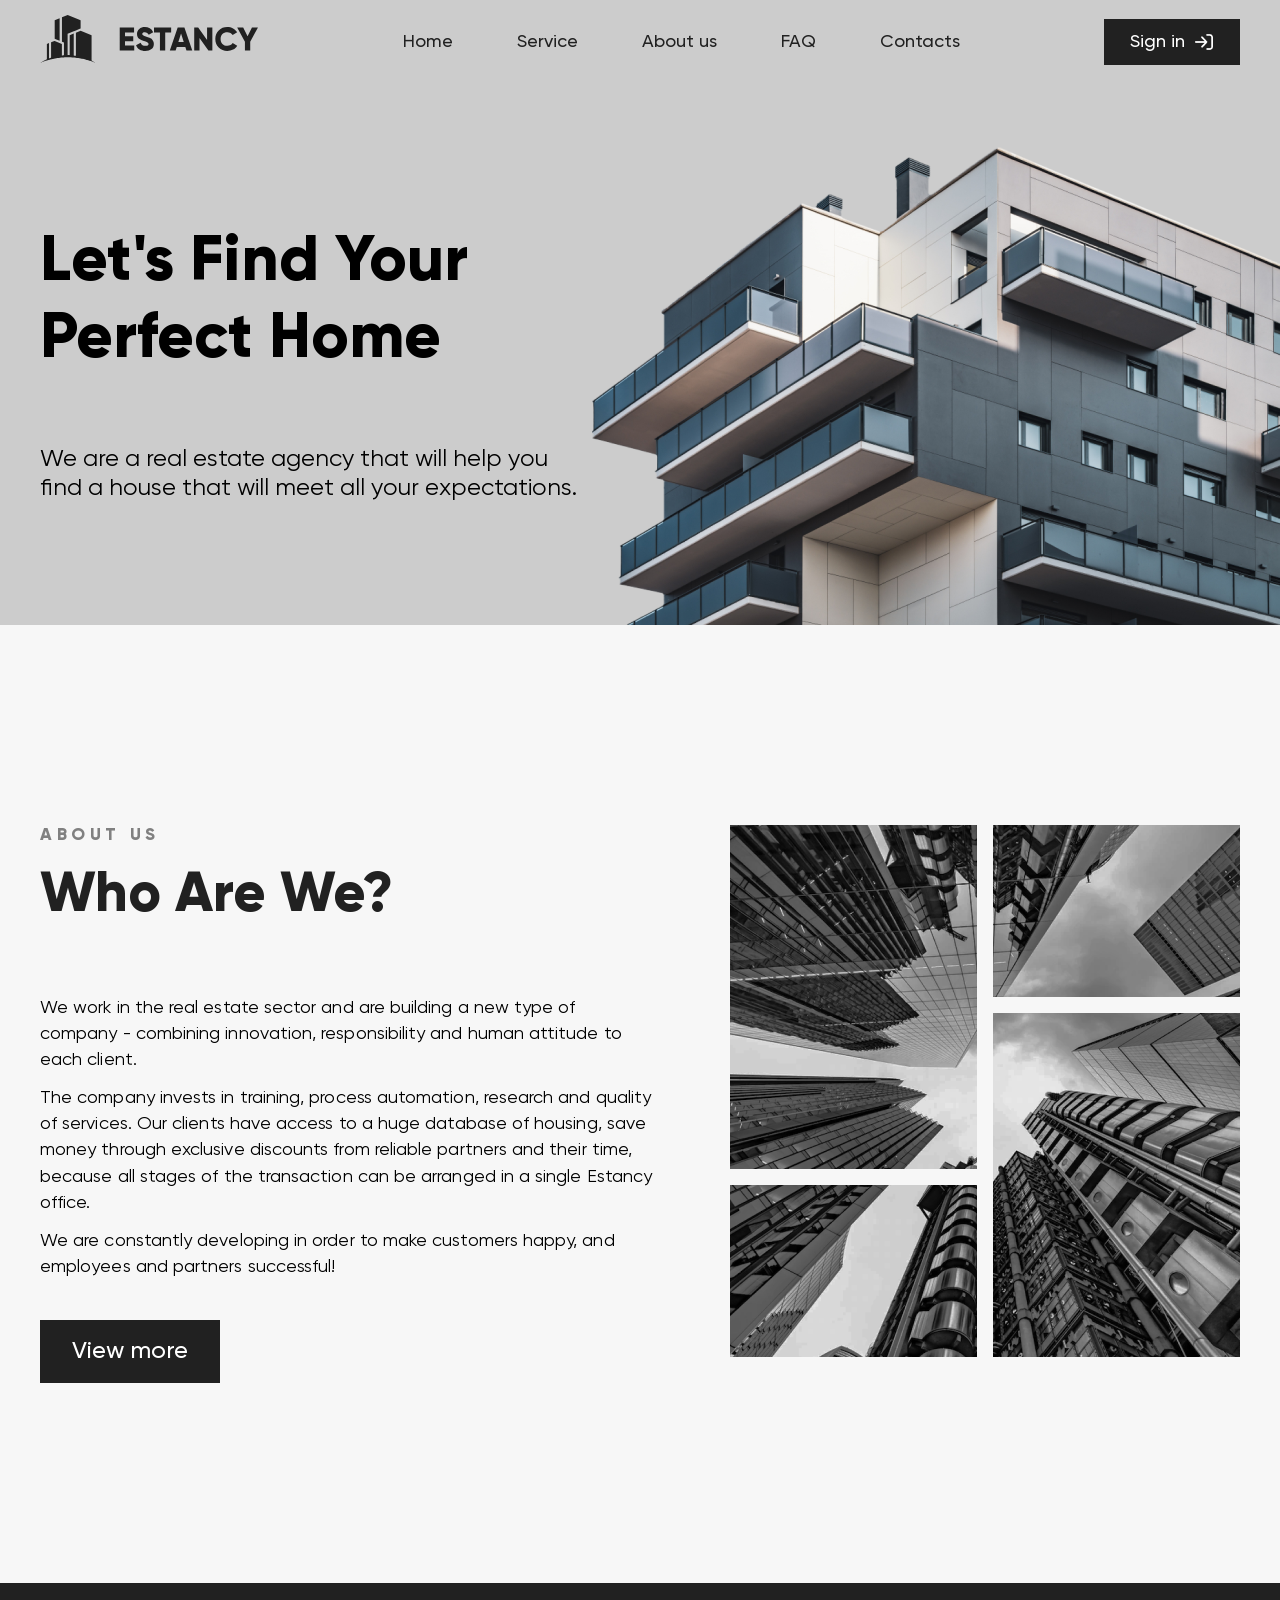
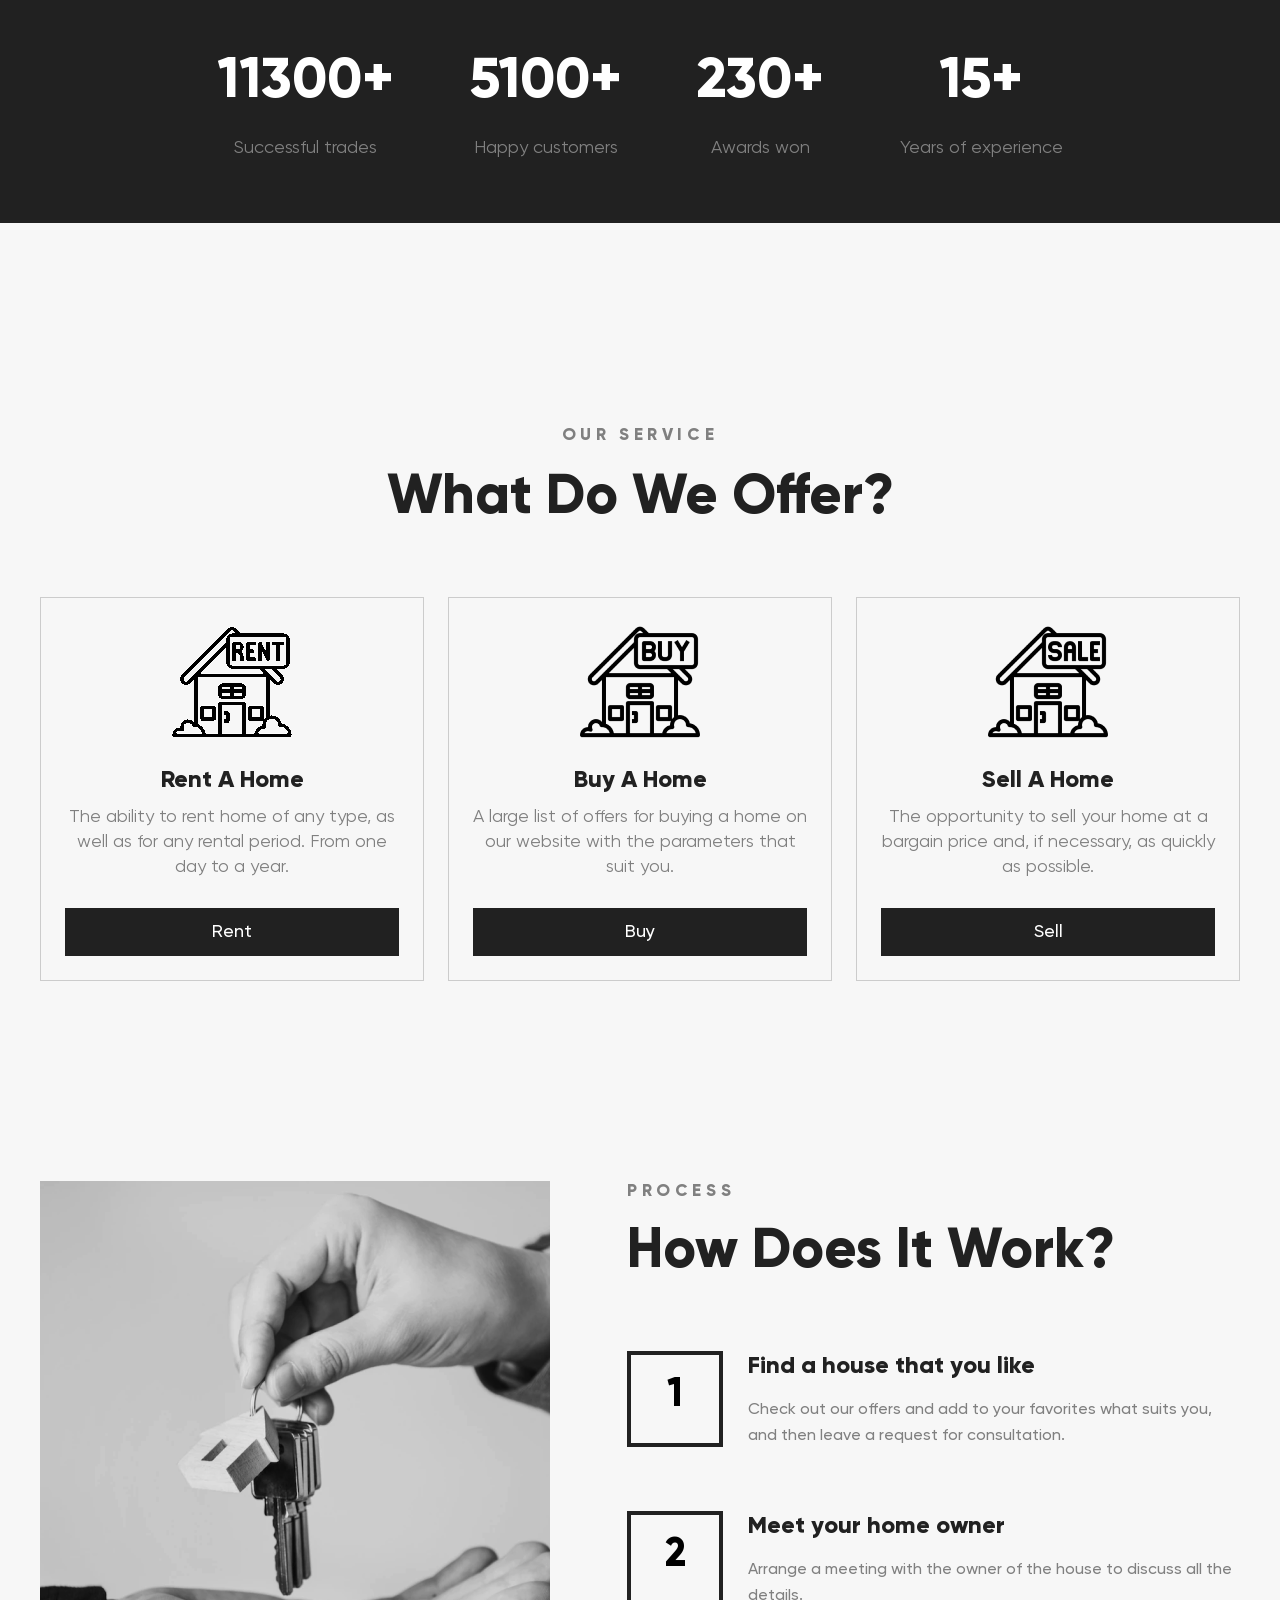
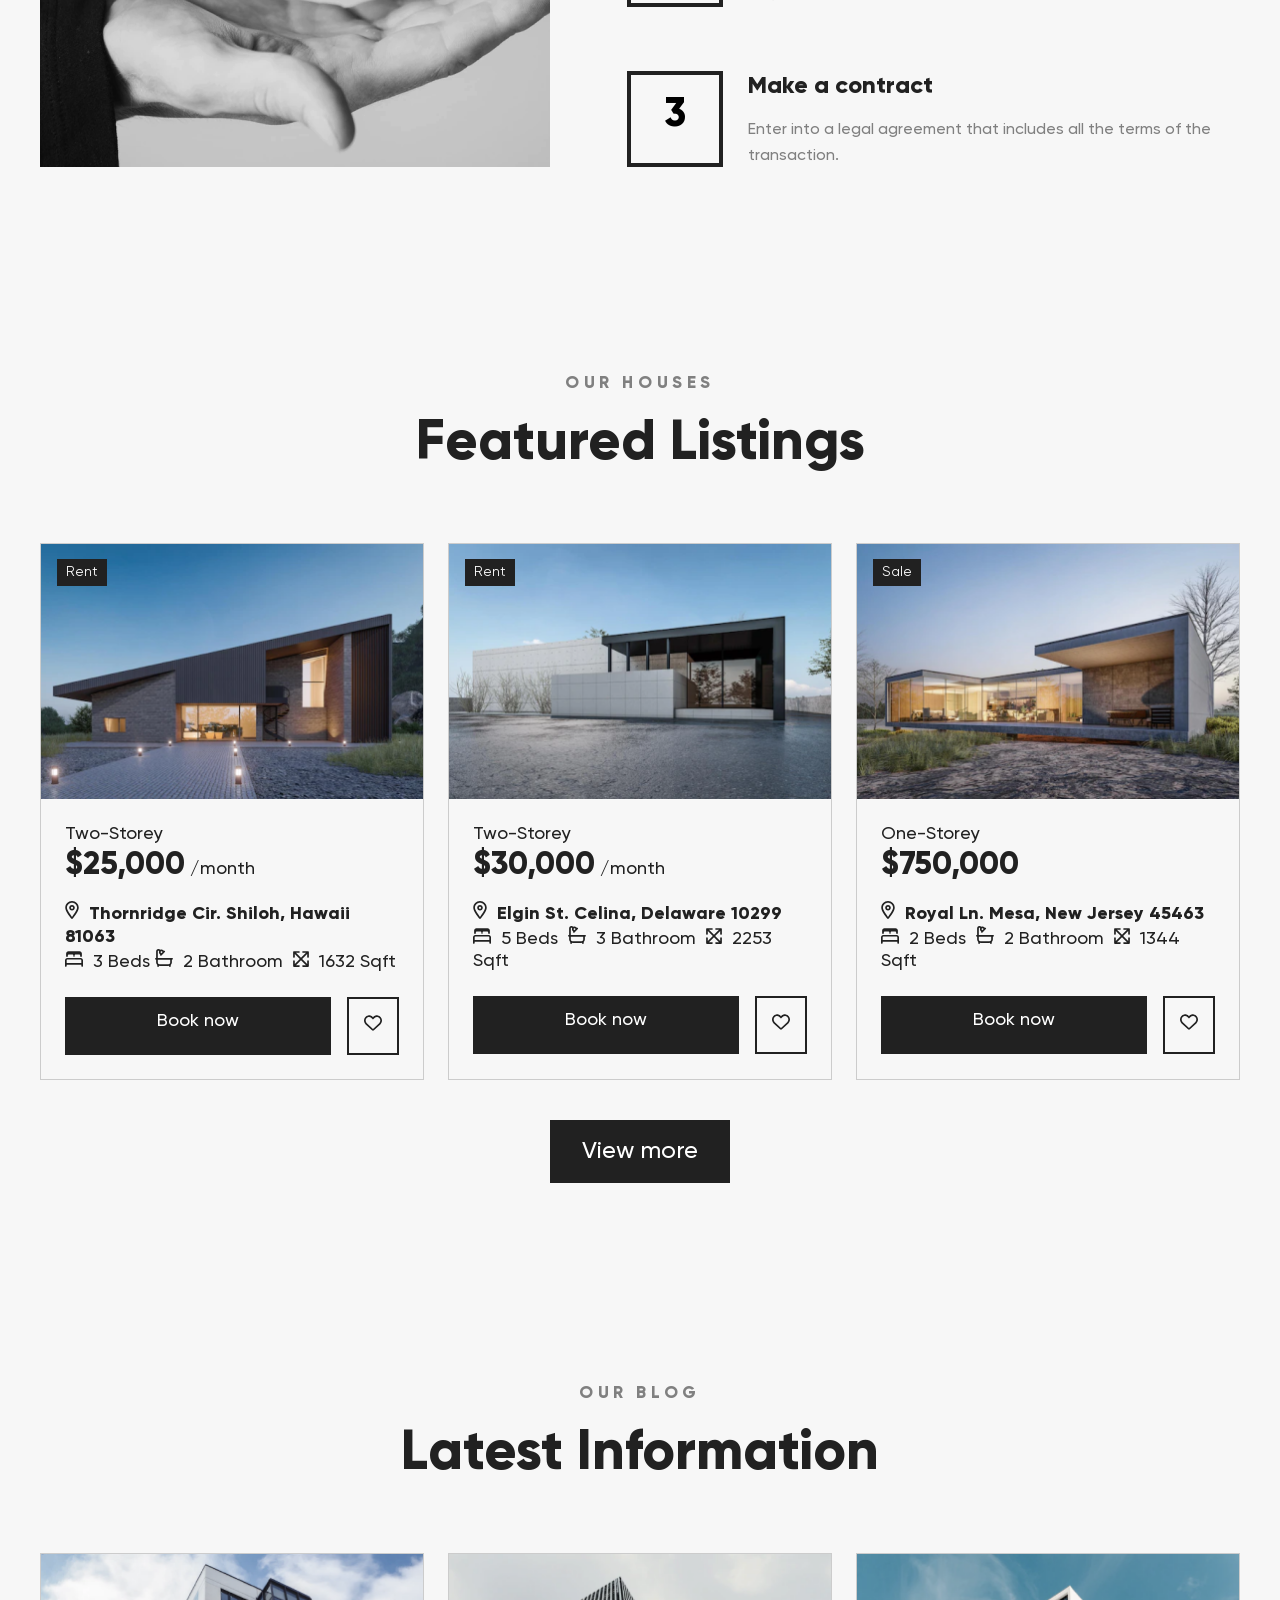
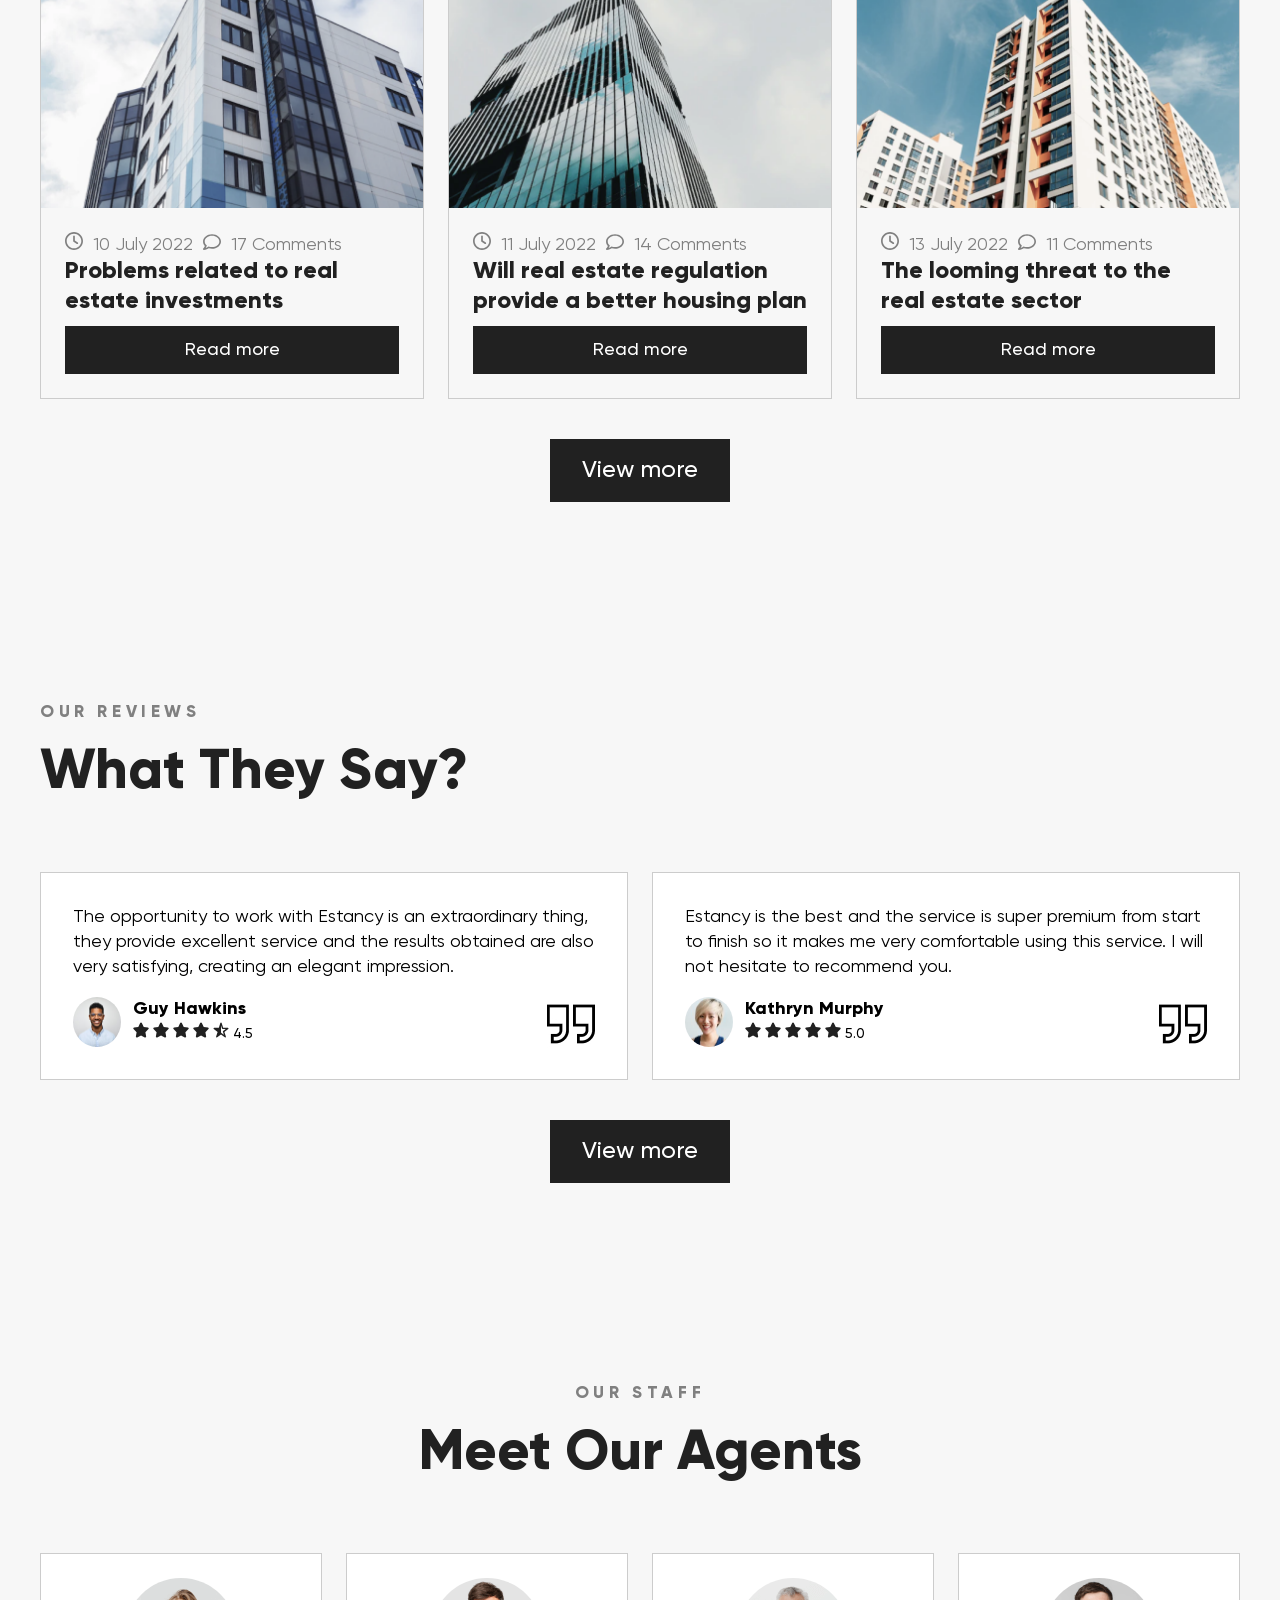
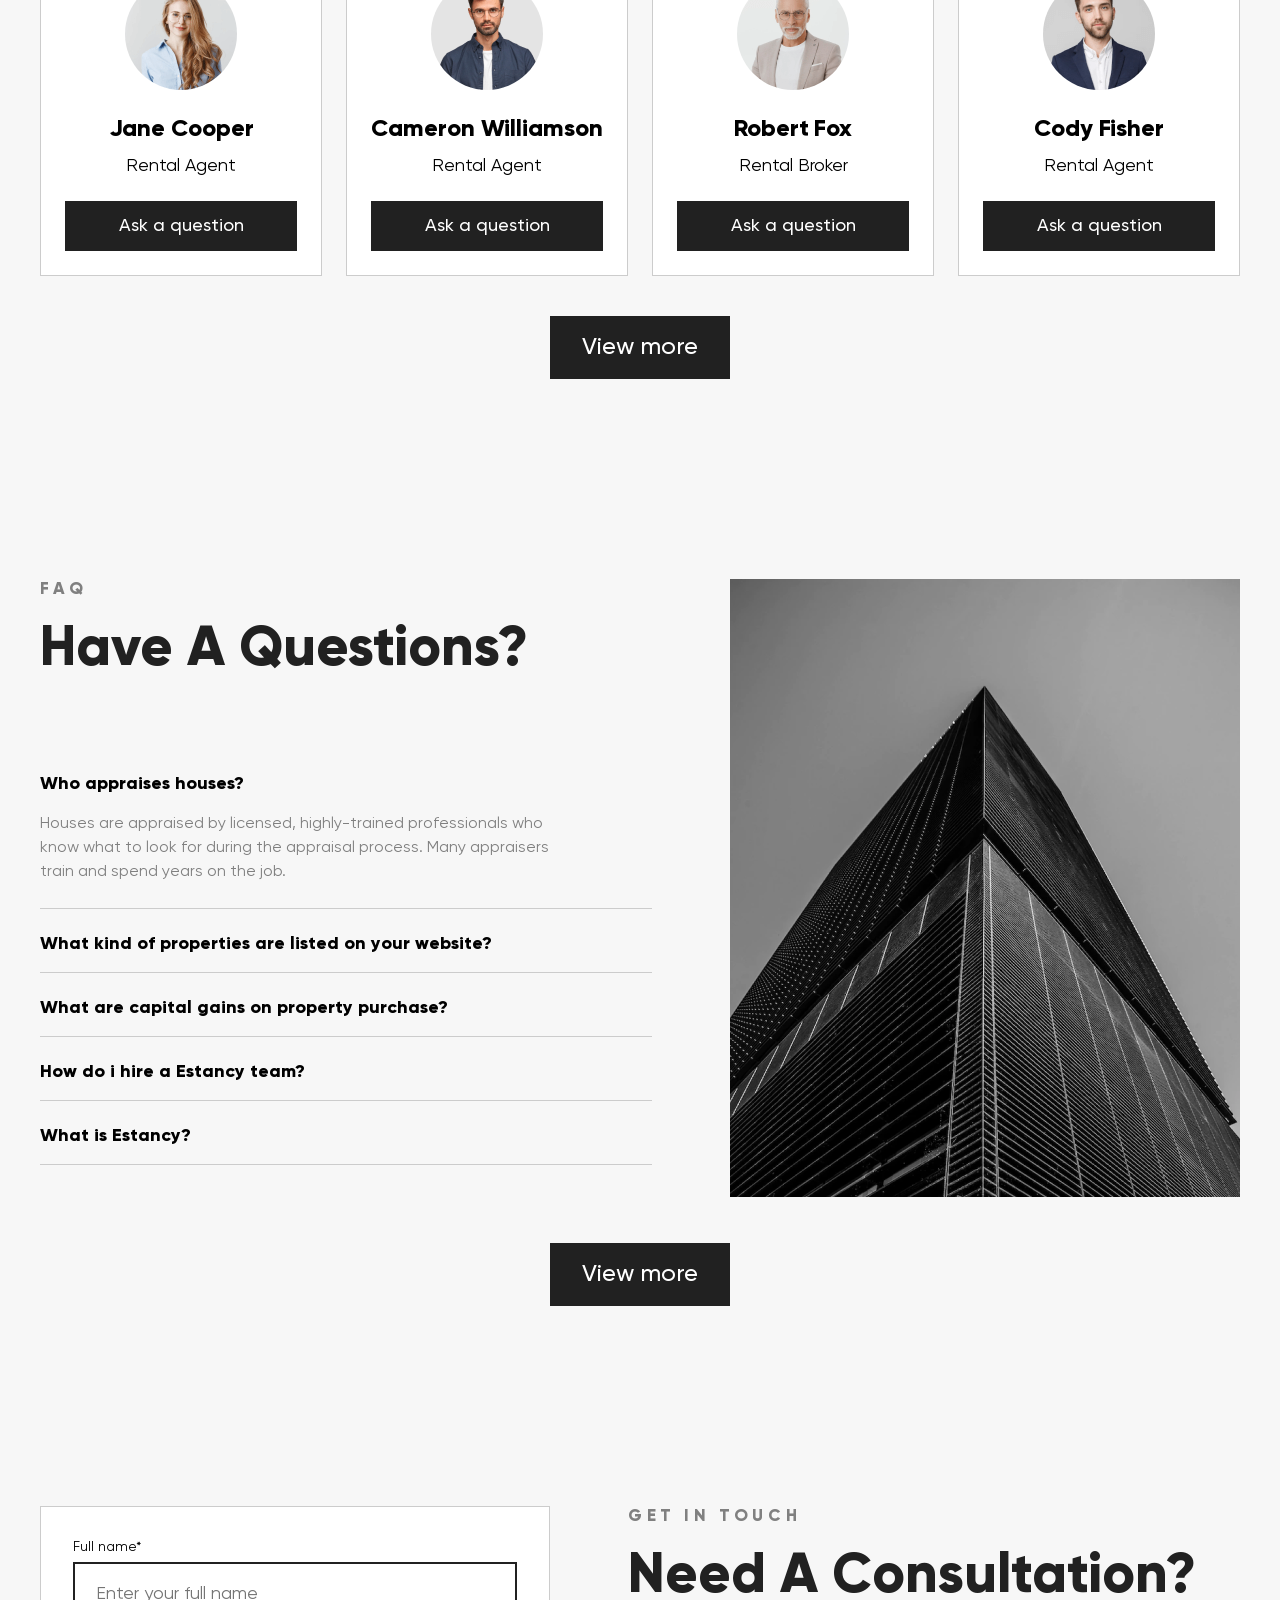
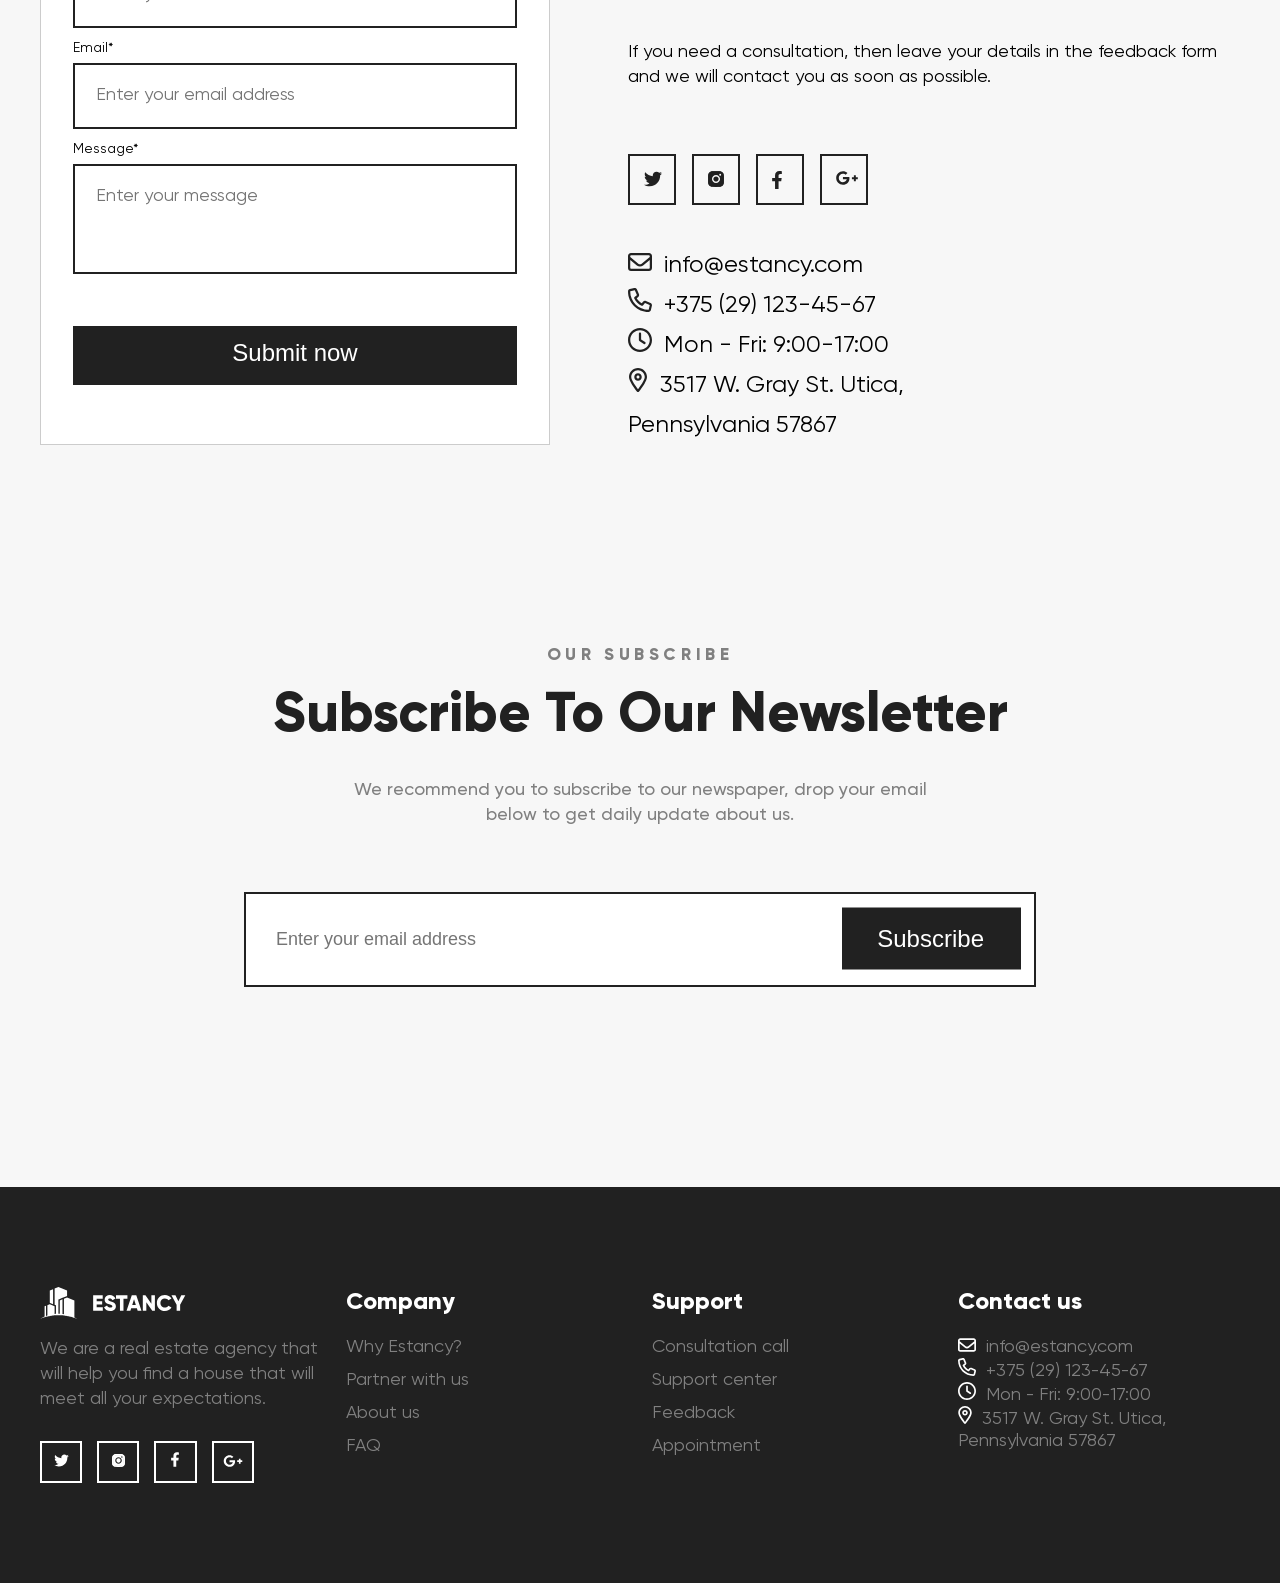
==== commit ac8e3f76: "update project" ====
--- a/index.html
+++ b/index.html
@@ -533,7 +533,7 @@
 			</div>
 			<div class="field_area">
 				<label for="touch_message">Message*</label>
-				<textarea placeholder="Enter your message" id="touch_message" class="field"></textarea>
+				<textarea placeholder="Enter your message" id="touch_message" class="field" rows="3"></textarea>
 			</div>
 			<input type="submit" name="" id="touch_submit" value="Submit now" class="btn">
 		</form>
@@ -546,39 +546,50 @@
 			<div class="contact">
 				<div class="socnet">
 					<a href="" class="item twitter">
-						<img src="" class="bimg preview">
+						<svg width="18" height="16" viewBox="0 0 18 16" fill="none" xmlns="http://www.w3.org/2000/svg">
+							<path class="icon" d="M16.1543 4.32617C16.1543 4.50195 16.1543 4.64258 16.1543 4.81836C16.1543 9.70508 12.4629 15.2949 5.67773 15.2949C3.56836 15.2949 1.63477 14.6973 0.0175781 13.6426C0.298828 13.6777 0.580078 13.7129 0.896484 13.7129C2.61914 13.7129 4.20117 13.1152 5.4668 12.1309C3.84961 12.0957 2.47852 11.041 2.02148 9.56445C2.26758 9.59961 2.47852 9.63477 2.72461 9.63477C3.04102 9.63477 3.39258 9.56445 3.67383 9.49414C1.98633 9.14258 0.720703 7.66602 0.720703 5.87305V5.83789C1.21289 6.11914 1.81055 6.25977 2.4082 6.29492C1.38867 5.62695 0.755859 4.50195 0.755859 3.23633C0.755859 2.5332 0.931641 1.90039 1.24805 1.37305C3.07617 3.58789 5.81836 5.06445 8.87695 5.24023C8.80664 4.95898 8.77148 4.67773 8.77148 4.39648C8.77148 2.35742 10.4238 0.705078 12.4629 0.705078C13.5176 0.705078 14.4668 1.12695 15.1699 1.86523C15.9785 1.68945 16.7871 1.37305 17.4902 0.951172C17.209 1.83008 16.6465 2.5332 15.873 2.99023C16.6113 2.91992 17.3496 2.70898 17.9824 2.42773C17.4902 3.16602 16.8574 3.79883 16.1543 4.32617Z" fill="#212121"/>
+						</svg>
 					</a>
 					<a class="item instagram">
-						<img src="" class="bimg preview">
+						<svg width="16" height="16" viewBox="0 0 16 16" fill="none" xmlns="http://www.w3.org/2000/svg">
+							<path class="icon" fill-rule="evenodd" clip-rule="evenodd" d="M4.50549 13.7905C5.31266 13.8726 6.37836 13.875 8 13.875C9.62164 13.875 10.6873 13.8726 11.4945 13.7905C12.2683 13.7118 12.5798 13.5767 12.7639 13.4537C13.0369 13.2713 13.2713 13.0369 13.4537 12.7639C13.5767 12.5798 13.7118 12.2683 13.7905 11.4945C13.8726 10.6873 13.875 9.62164 13.875 8C13.875 6.37836 13.8726 5.31266 13.7905 4.50549C13.7118 3.73174 13.5767 3.42018 13.4537 3.23607C13.2713 2.9631 13.0369 2.72872 12.7639 2.54633C12.5798 2.42331 12.2683 2.28824 11.4945 2.20953C10.6873 2.12742 9.62164 2.125 8 2.125C6.37836 2.125 5.31266 2.12742 4.50549 2.20953C3.73174 2.28824 3.42018 2.42331 3.23607 2.54633C2.9631 2.72872 2.72872 2.9631 2.54633 3.23607C2.42331 3.42018 2.28824 3.73174 2.20953 4.50549C2.12742 5.31266 2.125 6.37836 2.125 8C2.125 9.62164 2.12742 10.6873 2.20953 11.4945C2.28824 12.2683 2.42331 12.5798 2.54633 12.7639C2.72872 13.0369 2.9631 13.2713 3.23607 13.4537C3.42018 13.5767 3.73174 13.7118 4.50549 13.7905ZM0.883387 2.12493C0.125 3.25994 0.125 4.83996 0.125 8C0.125 11.16 0.125 12.7401 0.883387 13.8751C1.2117 14.3664 1.63358 14.7883 2.12493 15.1166C3.25994 15.875 4.83996 15.875 8 15.875C11.16 15.875 12.7401 15.875 13.8751 15.1166C14.3664 14.7883 14.7883 14.3664 15.1166 13.8751C15.875 12.7401 15.875 11.16 15.875 8C15.875 4.83996 15.875 3.25994 15.1166 2.12493C14.7883 1.63358 14.3664 1.2117 13.8751 0.883387C12.7401 0.125 11.16 0.125 8 0.125C4.83996 0.125 3.25994 0.125 2.12493 0.883387C1.63358 1.2117 1.2117 1.63358 0.883387 2.12493Z" fill="#212121"/>
+							<path class="icon" fill-rule="evenodd" clip-rule="evenodd" d="M14.1348 12.623C13.8887 13.3262 13.3262 13.8535 12.6582 14.1348C11.7609 14.4937 9.84589 14.4709 8.60151 14.4561C8.38318 14.4535 8.1855 14.4512 8.01758 14.4512C7.84327 14.4512 7.63959 14.4536 7.41585 14.4562C6.15046 14.471 4.2433 14.4933 3.37695 14.1348C2.67383 13.8535 2.14648 13.3262 1.86523 12.623C1.50675 11.7567 1.52904 9.84954 1.54383 8.58415C1.54645 8.36041 1.54883 8.15673 1.54883 7.98242C1.54883 7.8145 1.54648 7.61682 1.54388 7.39849C1.52909 6.15411 1.50633 4.23906 1.86523 3.3418C2.14648 2.67383 2.67383 2.14648 3.37695 1.86523C4.2433 1.50675 6.15046 1.52904 7.41585 1.54383C7.63959 1.54645 7.84327 1.54883 8.01758 1.54883C8.1855 1.54883 8.38318 1.54648 8.60151 1.54388C9.84589 1.52909 11.7609 1.50633 12.6582 1.86523C13.3262 2.11133 13.8535 2.67383 14.1348 3.3418C14.4937 4.23906 14.4709 6.15411 14.4561 7.39849C14.4535 7.61682 14.4512 7.8145 14.4512 7.98242C14.4512 8.15673 14.4536 8.36041 14.4562 8.58415C14.471 9.84954 14.4933 11.7567 14.1348 12.623ZM3.97461 7.98242C3.97461 5.76758 5.76758 3.93945 8.01758 3.93945C10.2324 3.93945 12.0605 5.76758 12.0605 7.98242C12.0605 10.2324 10.2324 12.0254 8.01758 12.0254C5.76758 12.0254 3.97461 10.2324 3.97461 7.98242ZM12.2012 4.74805C12.7285 4.74805 13.1504 4.32617 13.1504 3.79883C13.1504 3.27148 12.7285 2.84961 12.2012 2.84961C11.6738 2.84961 11.252 3.27148 11.252 3.79883C11.252 4.32617 11.6738 4.74805 12.2012 4.74805Z" fill="#212121"/>
+							<path d="M8.01758 10.6191C6.57617 10.6191 5.38086 9.45898 5.38086 7.98242C5.38086 6.54102 6.54102 5.38086 8.01758 5.38086C9.45898 5.38086 10.6191 6.54102 10.6191 7.98242C10.6191 9.45898 9.45898 10.6191 8.01758 10.6191Z" fill="#212121"/>
+							<path class="icon" fill-rule="evenodd" clip-rule="evenodd" d="M15.8223 4.74805C15.752 3.48242 15.4707 2.35742 14.5566 1.44336C13.6426 0.529297 12.5176 0.248047 11.252 0.177734C9.95117 0.107422 6.04883 0.107422 4.74805 0.177734C3.48242 0.248047 2.39258 0.529297 1.44336 1.44336C0.529297 2.35742 0.248047 3.48242 0.177734 4.74805C0.107422 6.04883 0.107422 9.95117 0.177734 11.252C0.248047 12.5176 0.529297 13.6074 1.44336 14.5566C2.39258 15.4707 3.48242 15.752 4.74805 15.8223C6.04883 15.8926 9.95117 15.8926 11.252 15.8223C12.5176 15.752 13.6426 15.4707 14.5566 14.5566C15.4707 13.6074 15.752 12.5176 15.8223 11.252C15.8926 9.95117 15.8926 6.04883 15.8223 4.74805ZM14.1348 12.623C13.8887 13.3262 13.3262 13.8535 12.6582 14.1348C11.7609 14.4937 9.84589 14.4709 8.60151 14.4561C8.38318 14.4535 8.1855 14.4512 8.01758 14.4512C7.84327 14.4512 7.63959 14.4536 7.41585 14.4562C6.15046 14.471 4.2433 14.4933 3.37695 14.1348C2.67383 13.8535 2.14648 13.3262 1.86523 12.623C1.50675 11.7567 1.52904 9.84954 1.54383 8.58415C1.54645 8.36041 1.54883 8.15673 1.54883 7.98242C1.54883 7.8145 1.54648 7.61682 1.54388 7.39849C1.52909 6.15411 1.50633 4.23906 1.86523 3.3418C2.14648 2.67383 2.67383 2.14648 3.37695 1.86523C4.2433 1.50675 6.15046 1.52904 7.41585 1.54383C7.63959 1.54645 7.84327 1.54883 8.01758 1.54883C8.1855 1.54883 8.38318 1.54648 8.60151 1.54388C9.84589 1.52909 11.7609 1.50633 12.6582 1.86523C13.3262 2.11133 13.8535 2.67383 14.1348 3.3418C14.4937 4.23906 14.4709 6.15411 14.4561 7.39849C14.4535 7.61682 14.4512 7.8145 14.4512 7.98242C14.4512 8.15673 14.4536 8.36041 14.4562 8.58415C14.471 9.84954 14.4933 11.7567 14.1348 12.623Z" fill="#212121"/>
+						</svg>
 					</a>
 					<a  href="" class="item facebook">
-						<img src="" class="bimg preview">
+						<svg width="10" height="18" viewBox="0 0 10 18" fill="none" xmlns="http://www.w3.org/2000/svg">
+							<path class="icon" d="M9.20117 10.125L9.69336 6.89063H6.56445V4.78125C6.56445 3.86719 6.98633 3.02344 8.39258 3.02344H9.83398V0.246094C9.83398 0.246094 8.5332 0 7.30273 0C4.73633 0 3.04883 1.58203 3.04883 4.39453V6.89063H0.166016V10.125H3.04883V18H6.56445V10.125H9.20117Z" fill="#212121"/>
+						</svg>
 					</a>
 					<a href="" class="item google">
-						<img src="" class="bimg preview">
+						<svg width="22" height="14" viewBox="0 0 22 14" fill="none" xmlns="http://www.w3.org/2000/svg">
+							<path class="icon" d="M13.3379 6.05078C13.373 6.40234 13.4434 6.71875 13.4434 7.17578C13.4434 11.043 10.8418 13.75 6.93945 13.75C3.21289 13.75 0.189453 10.7617 0.189453 7C0.189453 3.27344 3.21289 0.25 6.93945 0.25C8.76758 0.25 10.2793 0.917969 11.4746 2.04297L9.64648 3.80078C9.1543 3.30859 8.27539 2.74609 6.93945 2.74609C4.6543 2.74609 2.75586 4.64453 2.75586 7C2.75586 9.39062 4.6543 11.2891 6.93945 11.2891C9.61133 11.2891 10.6309 9.35547 10.7715 8.37109H6.93945V6.05078H13.3379ZM19.8418 6.26172V4.32812H17.873V6.26172H15.9043V8.23047H17.873V10.1992H19.8418V8.23047H21.8105V6.26172H19.8418Z" fill="#212121"/>
+						</svg>
 					</a>
 				</div>
 				<div class="wrap">
 					<div class="item email">
-						<svg width="18" height="14" viewBox="0 0 18 14" fill="none" xmlns="http://www.w3.org/2000/svg">
+						<svg width="24" height="20" viewBox="0 0 18 14" fill="none" xmlns="http://www.w3.org/2000/svg">
 							<path class="icon" d="M0 2.5C0 1.26953 0.984375 0.25 2.25 0.25H15.75C16.9805 0.25 18 1.26953 18 2.5V11.5C18 12.7656 16.9805 13.75 15.75 13.75H2.25C0.984375 13.75 0 12.7656 0 11.5V2.5ZM1.6875 2.5V3.30859L7.73438 8.26562C8.47266 8.86328 9.49219 8.86328 10.2305 8.26562L16.3125 3.30859V2.5C16.3125 2.21875 16.0312 1.9375 15.75 1.9375H2.25C1.93359 1.9375 1.6875 2.21875 1.6875 2.5ZM1.6875 5.48828V11.5C1.6875 11.8164 1.93359 12.0625 2.25 12.0625H15.75C16.0312 12.0625 16.3125 11.8164 16.3125 11.5V5.48828L11.3203 9.56641C9.94922 10.6914 8.01562 10.6914 6.64453 9.56641L1.6875 5.48828Z" fill="#212121"/>
 						</svg>&nbsp;
 						<span>info@estancy.com</span>
 					</div>
 					<div class="item phone">
-						<svg width="18" height="18" viewBox="0 0 18 18" fill="none" xmlns="http://www.w3.org/2000/svg">
+						<svg width="24" height="24" viewBox="0 0 18 18" fill="none" xmlns="http://www.w3.org/2000/svg">
 							<path class="icon" d="M16.8945 11.2759L13.4492 9.79933C12.6758 9.44776 11.7969 9.69386 11.2695 10.3267L10.3203 11.4868C8.73828 10.5728 7.4375 9.27198 6.52344 7.72511L7.71875 6.77589C8.31641 6.24855 8.5625 5.36964 8.24609 4.63136L6.73438 1.11573C6.38281 0.307139 5.50391 -0.149892 4.625 0.0610456L1.42578 0.799327C0.582031 0.975108 0.0195312 1.71339 0.0195312 2.5923C0.0195312 11.1001 6.91016 17.9907 15.418 17.9907C16.2969 17.9907 17.0352 17.4282 17.1758 16.5845L17.9141 13.3853C18.1602 12.5064 17.7031 11.6275 16.8945 11.2759ZM16.2969 12.9985L15.5586 16.1978C15.5586 16.2329 15.4883 16.3032 15.418 16.3032C7.85938 16.3032 1.67188 10.1509 1.67188 2.5923C1.67188 2.52198 1.74219 2.45167 1.8125 2.45167L5.01172 1.71339L5.04688 1.67823C5.11719 1.67823 5.15234 1.74855 5.1875 1.7837L6.66406 5.22901C6.69922 5.29933 6.69922 5.36964 6.62891 5.4048L4.90625 6.81105C4.625 7.05714 4.51953 7.47901 4.69531 7.83058C5.85547 10.186 7.78906 12.1196 10.1445 13.2798C10.4961 13.4556 10.9531 13.3853 11.1992 13.0689L12.6055 11.3462C12.6406 11.311 12.7109 11.2759 12.7812 11.311L16.2266 12.7876C16.2969 12.8579 16.332 12.9282 16.2969 12.9985Z" fill="#212121"/>
 						</svg>&nbsp;
 						<span>+375 (29) 123-45-67</span>
 					</div>
 					<div class="item time">
-						<svg width="18" height="18" viewBox="0 0 18 18" fill="none" xmlns="http://www.w3.org/2000/svg">
+						<svg width="24" height="24" viewBox="0 0 18 18" fill="none" xmlns="http://www.w3.org/2000/svg">
 							<path class="icon" d="M8.15625 4.21875C8.15625 3.76172 8.50781 3.375 9 3.375C9.45703 3.375 9.84375 3.76172 9.84375 4.21875V8.57812L12.832 10.5469C13.2188 10.8281 13.3242 11.3555 13.043 11.7422C12.7969 12.1289 12.2695 12.2344 11.8828 11.9531L8.50781 9.70312C8.29688 9.5625 8.15625 9.28125 8.15625 9V4.21875ZM9 0C13.957 0 18 4.04297 18 9C18 13.9922 13.957 18 9 18C4.00781 18 0 13.9922 0 9C0 4.04297 4.00781 0 9 0ZM1.6875 9C1.6875 13.043 4.95703 16.3125 9 16.3125C13.0078 16.3125 16.3125 13.043 16.3125 9C16.3125 4.99219 13.0078 1.6875 9 1.6875C4.95703 1.6875 1.6875 4.99219 1.6875 9Z" fill="#212121"/>
 						</svg>&nbsp;
 						<span>Mon - Fri: 9:00-17:00</span>
 					</div>
 					<div class="item addr">
-						<svg width="14" height="18" viewBox="0 0 14 18" fill="none" xmlns="http://www.w3.org/2000/svg">
+						<svg width="20" height="24" viewBox="0 0 14 18" fill="none" xmlns="http://www.w3.org/2000/svg">
 						<path class="icon" d="M9.8125 6.76318C9.8125 8.34521 8.54688 9.57568 7 9.57568C5.41797 9.57568 4.1875 8.34521 4.1875 6.76318C4.1875 5.21631 5.41797 3.95068 7 3.95068C8.54688 3.95068 9.8125 5.21631 9.8125 6.76318ZM7 5.63818C6.36719 5.63818 5.875 6.16553 5.875 6.76318C5.875 7.396 6.36719 7.88818 7 7.88818C7.59766 7.88818 8.125 7.396 8.125 6.76318C8.125 6.16553 7.59766 5.63818 7 5.63818ZM13.75 6.76318C13.75 9.85693 9.63672 15.3062 7.80859 17.5913C7.38672 18.1187 6.57812 18.1187 6.15625 17.5913C4.32812 15.3062 0.25 9.85693 0.25 6.76318C0.25 3.03662 3.23828 0.0131836 7 0.0131836C10.7266 0.0131836 13.75 3.03662 13.75 6.76318ZM7 1.70068C4.1875 1.70068 1.9375 3.98584 1.9375 6.76318C1.9375 7.22021 2.07812 7.88818 2.46484 8.80225C2.81641 9.646 3.34375 10.6304 3.94141 11.6147C4.96094 13.2319 6.12109 14.7788 7 15.9038C7.84375 14.7788 9.00391 13.2319 10.0234 11.6147C10.6211 10.6304 11.1484 9.646 11.5 8.80225C11.8867 7.88818 12.0625 7.22021 12.0625 6.76318C12.0625 3.98584 9.77734 1.70068 7 1.70068Z" fill="#212121"/>
 						</svg>&nbsp;
 						<span>3517 W. Gray St. Utica, Pennsylvania 57867</span>
@@ -610,9 +621,31 @@
 				<img src="static/images/icons/estancy.svg" class="icon">
 			</div>
 			<p>We are a real estate agency that will help you find a house that will meet all your expectations.</p>
-			<div class="socnet">
-
-			</div>
+				<div class="socnet">
+					<a href="" class="item twitter">
+						<svg width="15" height="13" viewBox="0 0 18 16" fill="none" xmlns="http://www.w3.org/2000/svg">
+							<path class="icon" d="M16.1543 4.32617C16.1543 4.50195 16.1543 4.64258 16.1543 4.81836C16.1543 9.70508 12.4629 15.2949 5.67773 15.2949C3.56836 15.2949 1.63477 14.6973 0.0175781 13.6426C0.298828 13.6777 0.580078 13.7129 0.896484 13.7129C2.61914 13.7129 4.20117 13.1152 5.4668 12.1309C3.84961 12.0957 2.47852 11.041 2.02148 9.56445C2.26758 9.59961 2.47852 9.63477 2.72461 9.63477C3.04102 9.63477 3.39258 9.56445 3.67383 9.49414C1.98633 9.14258 0.720703 7.66602 0.720703 5.87305V5.83789C1.21289 6.11914 1.81055 6.25977 2.4082 6.29492C1.38867 5.62695 0.755859 4.50195 0.755859 3.23633C0.755859 2.5332 0.931641 1.90039 1.24805 1.37305C3.07617 3.58789 5.81836 5.06445 8.87695 5.24023C8.80664 4.95898 8.77148 4.67773 8.77148 4.39648C8.77148 2.35742 10.4238 0.705078 12.4629 0.705078C13.5176 0.705078 14.4668 1.12695 15.1699 1.86523C15.9785 1.68945 16.7871 1.37305 17.4902 0.951172C17.209 1.83008 16.6465 2.5332 15.873 2.99023C16.6113 2.91992 17.3496 2.70898 17.9824 2.42773C17.4902 3.16602 16.8574 3.79883 16.1543 4.32617Z" fill="#FFF"/>
+						</svg>
+					</a>
+					<a class="item instagram">
+						<svg width="13" height="13" viewBox="0 0 16 16" fill="none" xmlns="http://www.w3.org/2000/svg">
+							<path class="icon" fill-rule="evenodd" clip-rule="evenodd" d="M4.50549 13.7905C5.31266 13.8726 6.37836 13.875 8 13.875C9.62164 13.875 10.6873 13.8726 11.4945 13.7905C12.2683 13.7118 12.5798 13.5767 12.7639 13.4537C13.0369 13.2713 13.2713 13.0369 13.4537 12.7639C13.5767 12.5798 13.7118 12.2683 13.7905 11.4945C13.8726 10.6873 13.875 9.62164 13.875 8C13.875 6.37836 13.8726 5.31266 13.7905 4.50549C13.7118 3.73174 13.5767 3.42018 13.4537 3.23607C13.2713 2.9631 13.0369 2.72872 12.7639 2.54633C12.5798 2.42331 12.2683 2.28824 11.4945 2.20953C10.6873 2.12742 9.62164 2.125 8 2.125C6.37836 2.125 5.31266 2.12742 4.50549 2.20953C3.73174 2.28824 3.42018 2.42331 3.23607 2.54633C2.9631 2.72872 2.72872 2.9631 2.54633 3.23607C2.42331 3.42018 2.28824 3.73174 2.20953 4.50549C2.12742 5.31266 2.125 6.37836 2.125 8C2.125 9.62164 2.12742 10.6873 2.20953 11.4945C2.28824 12.2683 2.42331 12.5798 2.54633 12.7639C2.72872 13.0369 2.9631 13.2713 3.23607 13.4537C3.42018 13.5767 3.73174 13.7118 4.50549 13.7905ZM0.883387 2.12493C0.125 3.25994 0.125 4.83996 0.125 8C0.125 11.16 0.125 12.7401 0.883387 13.8751C1.2117 14.3664 1.63358 14.7883 2.12493 15.1166C3.25994 15.875 4.83996 15.875 8 15.875C11.16 15.875 12.7401 15.875 13.8751 15.1166C14.3664 14.7883 14.7883 14.3664 15.1166 13.8751C15.875 12.7401 15.875 11.16 15.875 8C15.875 4.83996 15.875 3.25994 15.1166 2.12493C14.7883 1.63358 14.3664 1.2117 13.8751 0.883387C12.7401 0.125 11.16 0.125 8 0.125C4.83996 0.125 3.25994 0.125 2.12493 0.883387C1.63358 1.2117 1.2117 1.63358 0.883387 2.12493Z" fill="#FFF"/>
+							<path class="icon" fill-rule="evenodd" clip-rule="evenodd" d="M14.1348 12.623C13.8887 13.3262 13.3262 13.8535 12.6582 14.1348C11.7609 14.4937 9.84589 14.4709 8.60151 14.4561C8.38318 14.4535 8.1855 14.4512 8.01758 14.4512C7.84327 14.4512 7.63959 14.4536 7.41585 14.4562C6.15046 14.471 4.2433 14.4933 3.37695 14.1348C2.67383 13.8535 2.14648 13.3262 1.86523 12.623C1.50675 11.7567 1.52904 9.84954 1.54383 8.58415C1.54645 8.36041 1.54883 8.15673 1.54883 7.98242C1.54883 7.8145 1.54648 7.61682 1.54388 7.39849C1.52909 6.15411 1.50633 4.23906 1.86523 3.3418C2.14648 2.67383 2.67383 2.14648 3.37695 1.86523C4.2433 1.50675 6.15046 1.52904 7.41585 1.54383C7.63959 1.54645 7.84327 1.54883 8.01758 1.54883C8.1855 1.54883 8.38318 1.54648 8.60151 1.54388C9.84589 1.52909 11.7609 1.50633 12.6582 1.86523C13.3262 2.11133 13.8535 2.67383 14.1348 3.3418C14.4937 4.23906 14.4709 6.15411 14.4561 7.39849C14.4535 7.61682 14.4512 7.8145 14.4512 7.98242C14.4512 8.15673 14.4536 8.36041 14.4562 8.58415C14.471 9.84954 14.4933 11.7567 14.1348 12.623ZM3.97461 7.98242C3.97461 5.76758 5.76758 3.93945 8.01758 3.93945C10.2324 3.93945 12.0605 5.76758 12.0605 7.98242C12.0605 10.2324 10.2324 12.0254 8.01758 12.0254C5.76758 12.0254 3.97461 10.2324 3.97461 7.98242ZM12.2012 4.74805C12.7285 4.74805 13.1504 4.32617 13.1504 3.79883C13.1504 3.27148 12.7285 2.84961 12.2012 2.84961C11.6738 2.84961 11.252 3.27148 11.252 3.79883C11.252 4.32617 11.6738 4.74805 12.2012 4.74805Z" fill="#FFF"/>
+							<path d="M8.01758 10.6191C6.57617 10.6191 5.38086 9.45898 5.38086 7.98242C5.38086 6.54102 6.54102 5.38086 8.01758 5.38086C9.45898 5.38086 10.6191 6.54102 10.6191 7.98242C10.6191 9.45898 9.45898 10.6191 8.01758 10.6191Z" fill="#FFF"/>
+							<path class="icon" fill-rule="evenodd" clip-rule="evenodd" d="M15.8223 4.74805C15.752 3.48242 15.4707 2.35742 14.5566 1.44336C13.6426 0.529297 12.5176 0.248047 11.252 0.177734C9.95117 0.107422 6.04883 0.107422 4.74805 0.177734C3.48242 0.248047 2.39258 0.529297 1.44336 1.44336C0.529297 2.35742 0.248047 3.48242 0.177734 4.74805C0.107422 6.04883 0.107422 9.95117 0.177734 11.252C0.248047 12.5176 0.529297 13.6074 1.44336 14.5566C2.39258 15.4707 3.48242 15.752 4.74805 15.8223C6.04883 15.8926 9.95117 15.8926 11.252 15.8223C12.5176 15.752 13.6426 15.4707 14.5566 14.5566C15.4707 13.6074 15.752 12.5176 15.8223 11.252C15.8926 9.95117 15.8926 6.04883 15.8223 4.74805ZM14.1348 12.623C13.8887 13.3262 13.3262 13.8535 12.6582 14.1348C11.7609 14.4937 9.84589 14.4709 8.60151 14.4561C8.38318 14.4535 8.1855 14.4512 8.01758 14.4512C7.84327 14.4512 7.63959 14.4536 7.41585 14.4562C6.15046 14.471 4.2433 14.4933 3.37695 14.1348C2.67383 13.8535 2.14648 13.3262 1.86523 12.623C1.50675 11.7567 1.52904 9.84954 1.54383 8.58415C1.54645 8.36041 1.54883 8.15673 1.54883 7.98242C1.54883 7.8145 1.54648 7.61682 1.54388 7.39849C1.52909 6.15411 1.50633 4.23906 1.86523 3.3418C2.14648 2.67383 2.67383 2.14648 3.37695 1.86523C4.2433 1.50675 6.15046 1.52904 7.41585 1.54383C7.63959 1.54645 7.84327 1.54883 8.01758 1.54883C8.1855 1.54883 8.38318 1.54648 8.60151 1.54388C9.84589 1.52909 11.7609 1.50633 12.6582 1.86523C13.3262 2.11133 13.8535 2.67383 14.1348 3.3418C14.4937 4.23906 14.4709 6.15411 14.4561 7.39849C14.4535 7.61682 14.4512 7.8145 14.4512 7.98242C14.4512 8.15673 14.4536 8.36041 14.4562 8.58415C14.471 9.84954 14.4933 11.7567 14.1348 12.623Z" fill="#FFF"/>
+						</svg>
+					</a>
+					<a  href="" class="item facebook">
+						<svg width="8" height="15" viewBox="0 0 10 18" fill="none" xmlns="http://www.w3.org/2000/svg">
+							<path class="icon" d="M9.20117 10.125L9.69336 6.89063H6.56445V4.78125C6.56445 3.86719 6.98633 3.02344 8.39258 3.02344H9.83398V0.246094C9.83398 0.246094 8.5332 0 7.30273 0C4.73633 0 3.04883 1.58203 3.04883 4.39453V6.89063H0.166016V10.125H3.04883V18H6.56445V10.125H9.20117Z" fill="#FFF"/>
+						</svg>
+					</a>
+					<a href="" class="item google">
+						<svg width="20" height="12" viewBox="0 0 22 14" fill="none" xmlns="http://www.w3.org/2000/svg">
+							<path class="icon" d="M13.3379 6.05078C13.373 6.40234 13.4434 6.71875 13.4434 7.17578C13.4434 11.043 10.8418 13.75 6.93945 13.75C3.21289 13.75 0.189453 10.7617 0.189453 7C0.189453 3.27344 3.21289 0.25 6.93945 0.25C8.76758 0.25 10.2793 0.917969 11.4746 2.04297L9.64648 3.80078C9.1543 3.30859 8.27539 2.74609 6.93945 2.74609C4.6543 2.74609 2.75586 4.64453 2.75586 7C2.75586 9.39062 4.6543 11.2891 6.93945 11.2891C9.61133 11.2891 10.6309 9.35547 10.7715 8.37109H6.93945V6.05078H13.3379ZM19.8418 6.26172V4.32812H17.873V6.26172H15.9043V8.23047H17.873V10.1992H19.8418V8.23047H21.8105V6.26172H19.8418Z" fill="#FFF"/>
+						</svg>
+					</a>
+				</div>
 		</div>
 		<div class="item c2">
 			<h3>Company</h3>
--- a/static/custom.css
+++ b/static/custom.css
@@ -335,7 +335,6 @@
 #houses .item:hover .icon {
 	fill: #FFF;
 }
-
 #houses .item:hover .like {
 	fill: #212121;
 	border: 2px solid #FFF;
@@ -504,19 +503,17 @@
 	flex-direction: column;
 	font-size: 14px;
 }
-#get_in_touch .field{
-	padding: 20px 23px;
-	margin: 6px 0 14px 0;
+#get_in_touch .field {
+	padding: 19px 10px 21px 21px;
+	margin: 6px 0 12px 0;
 	border: 2px solid #212121;
 	box-sizing: border-box;
 	font-size: 18px;
 	font-family: Gilroy;
 }
-#get_in_touch .wrap img {
-	filter: brightness(10) invert(1);
-}
+
 #touch_submit {
-	margin-top: 27px;
+	margin-top: 40px;
 	width: 100%;
 	padding: 13px 0px 18px 0px;
 	font-size: 24px;
@@ -527,12 +524,39 @@
 }
 #get_in_touch .contact {
 	width: 50%;
+}
+#get_in_touch .socnet {
+	display: flex;
+
+}
+#get_in_touch .socnet .item {
+	padding: 15px 5px 8px 14px;
+	border: 2px solid #212121;
+	min-width: 25px;
+	margin-right: 16px;
+}
+#get_in_touch .socnet .item:hover{
+	fill: #FFF;
+	border: 2px solid #FFF;
+	background-color: #212121;
+}
+#get_in_touch .socnet .item:hover .icon {
+	fill: #FFF;
 }
 #get_in_touch p {
 	font-size: 18px;
 	padding-top: 3.3px;
 	line-height: 1.4;
 	margin-bottom: 64px;
+}
+#get_in_touch .wrap {
+	font-size: 24px;
+	margin-top: 40px;
+	line-height: 40px;
+}
+
+#touch_message {
+	resize: none;
 }
 
 #subscribe .title_area.s1 {
@@ -587,6 +611,23 @@
 footer .item {
 	width: 25%;
 }
+footer .socnet {
+	display: flex;
+}
+footer .socnet .item {
+	padding: 8px 5px 8px 5px;
+	border: 2px solid #FFF;
+	margin-right: 15px;
+	width: 10%;
+	text-align: center;
+}
+footer .socnet .item:hover {
+	border: 2px solid #FFF;
+	background-color: #FFF;
+}
+footer .socnet .item:hover .icon {
+	fill: #212121;
+}
 footer h3 {
 	font-size: 24px;
 	margin: 0 0 19px 0;
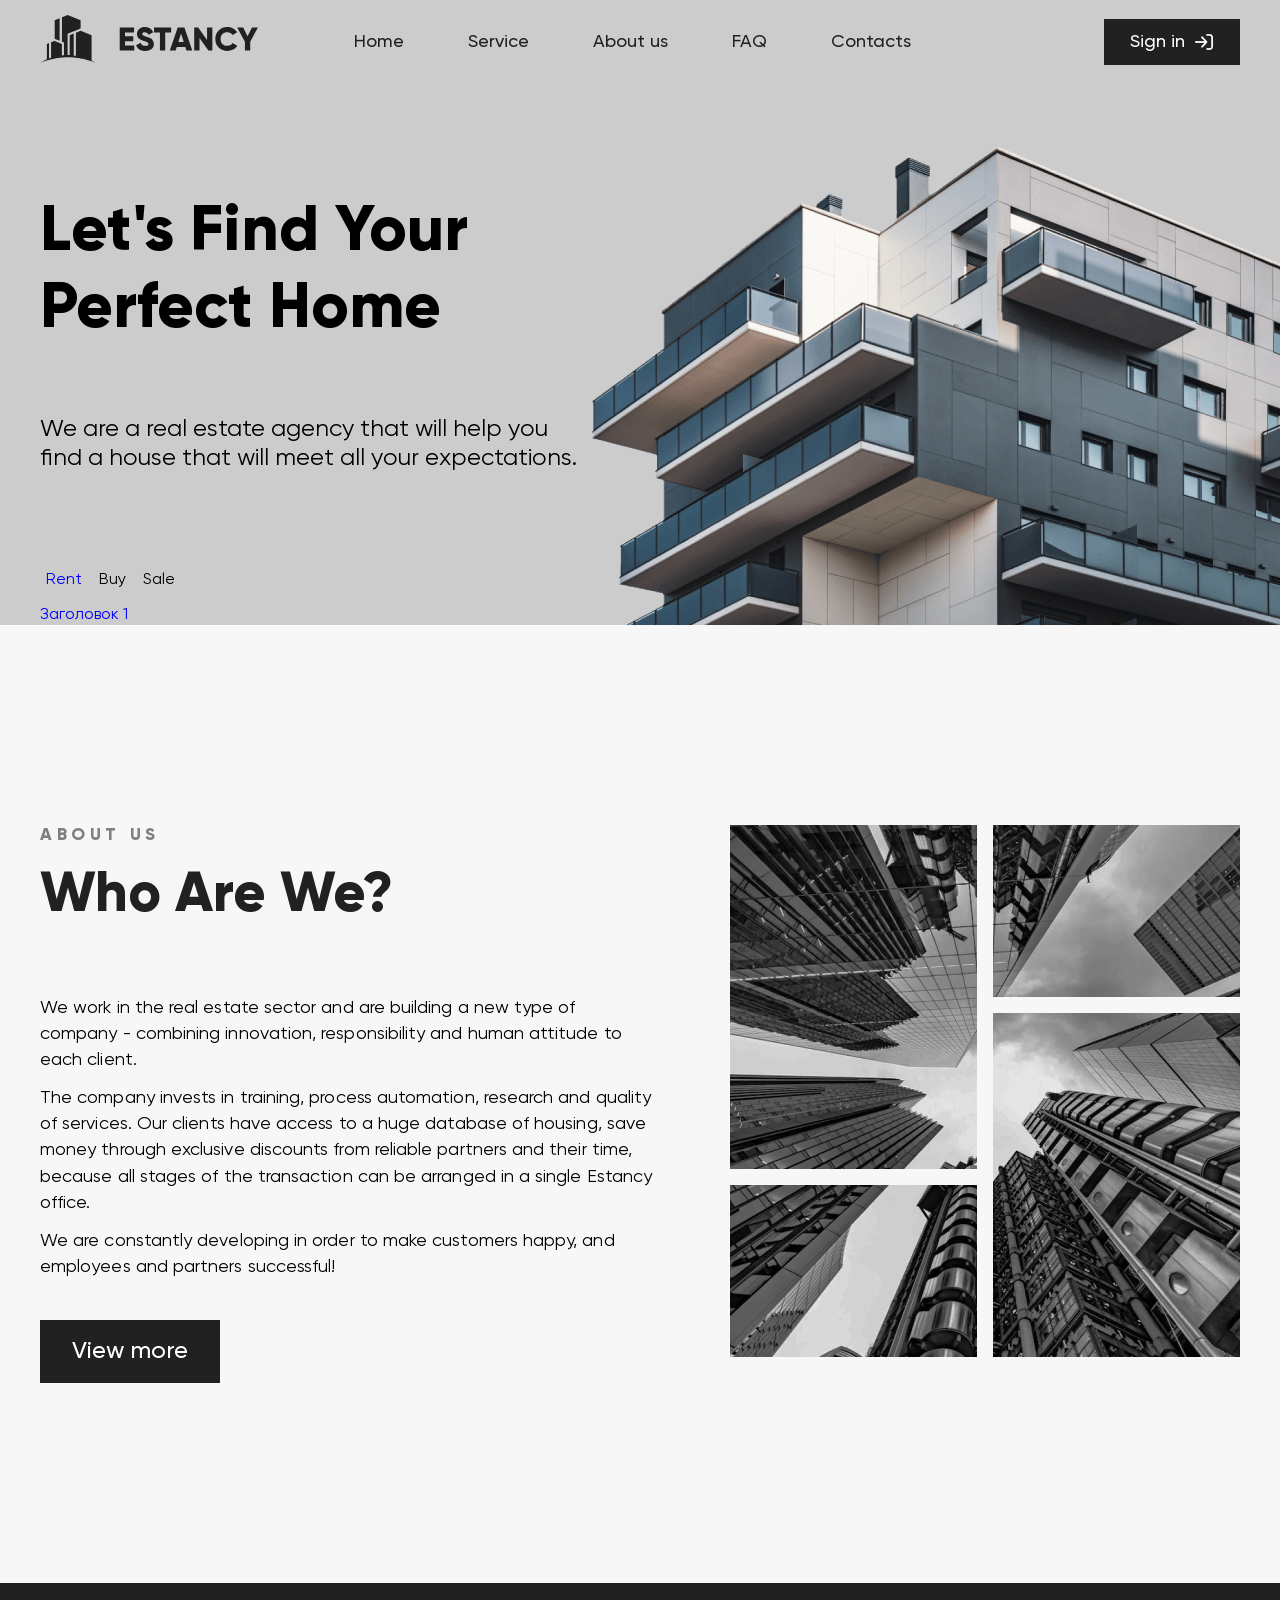
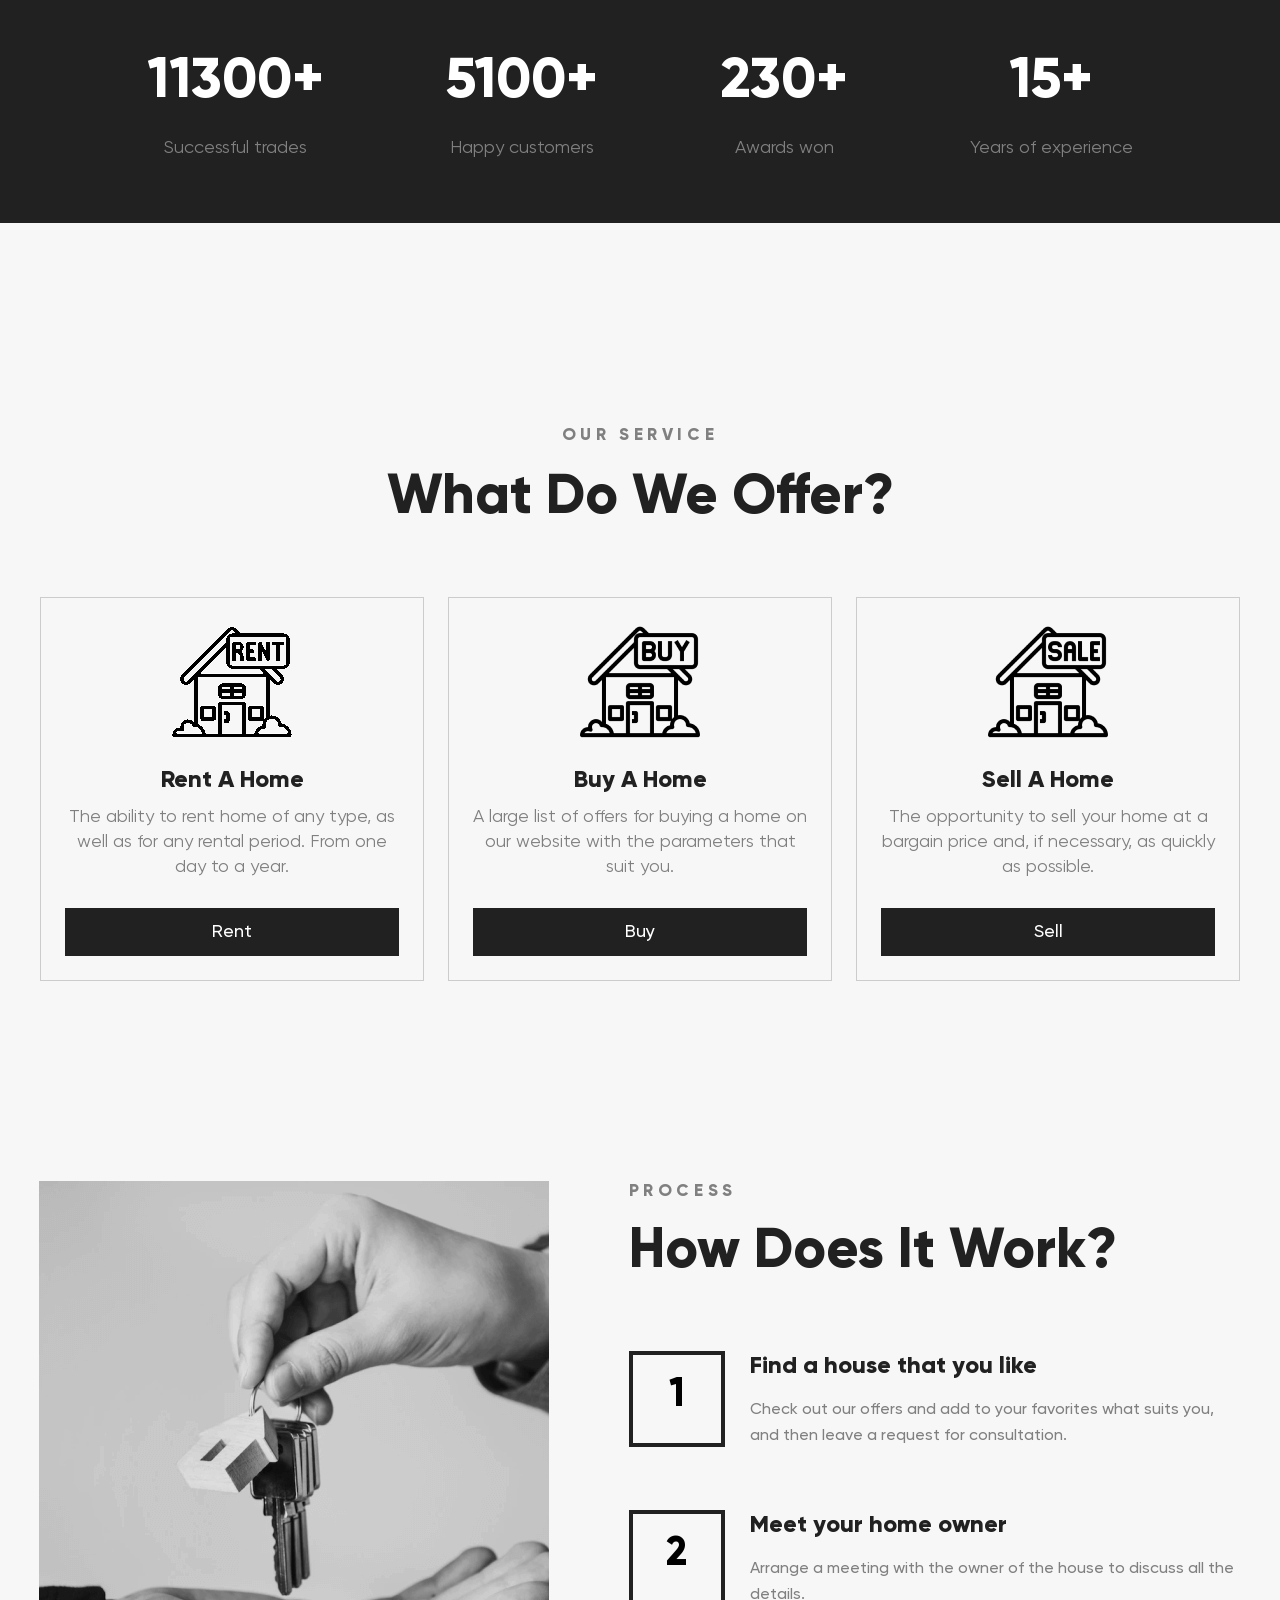
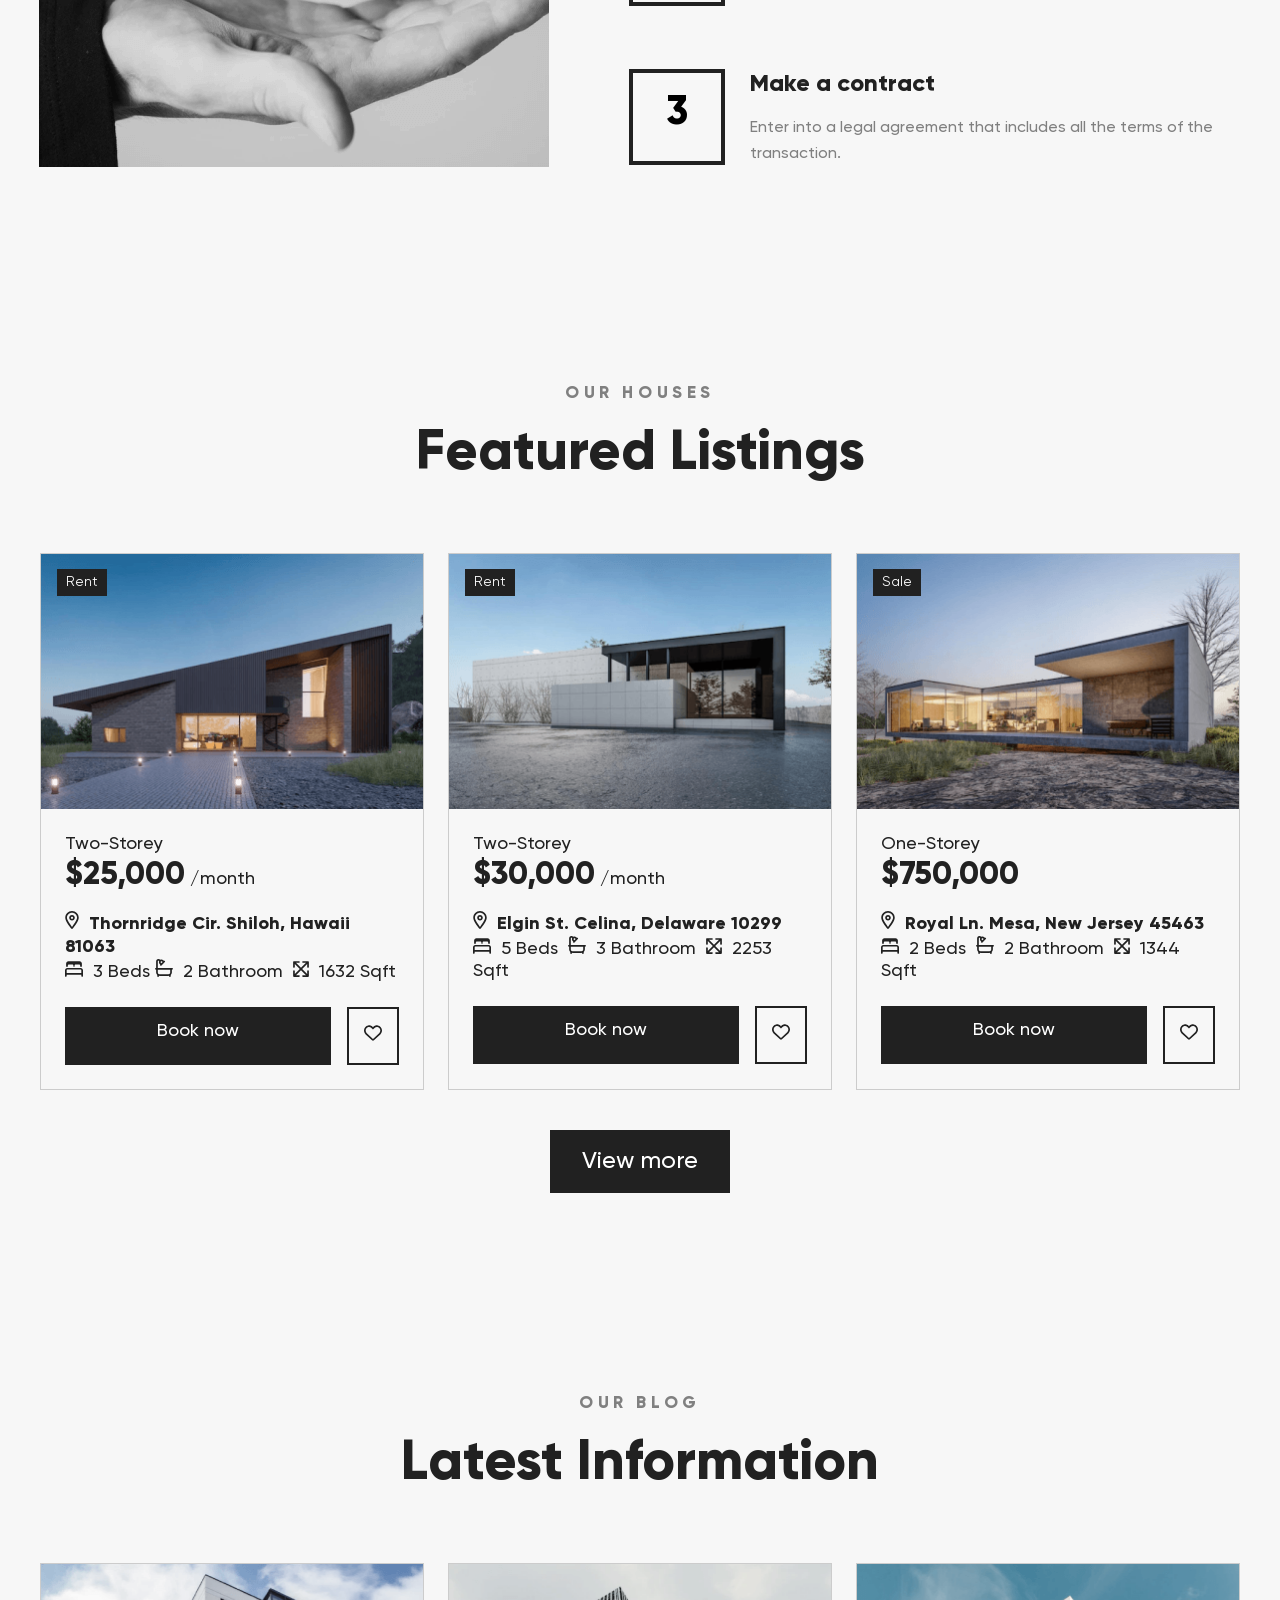
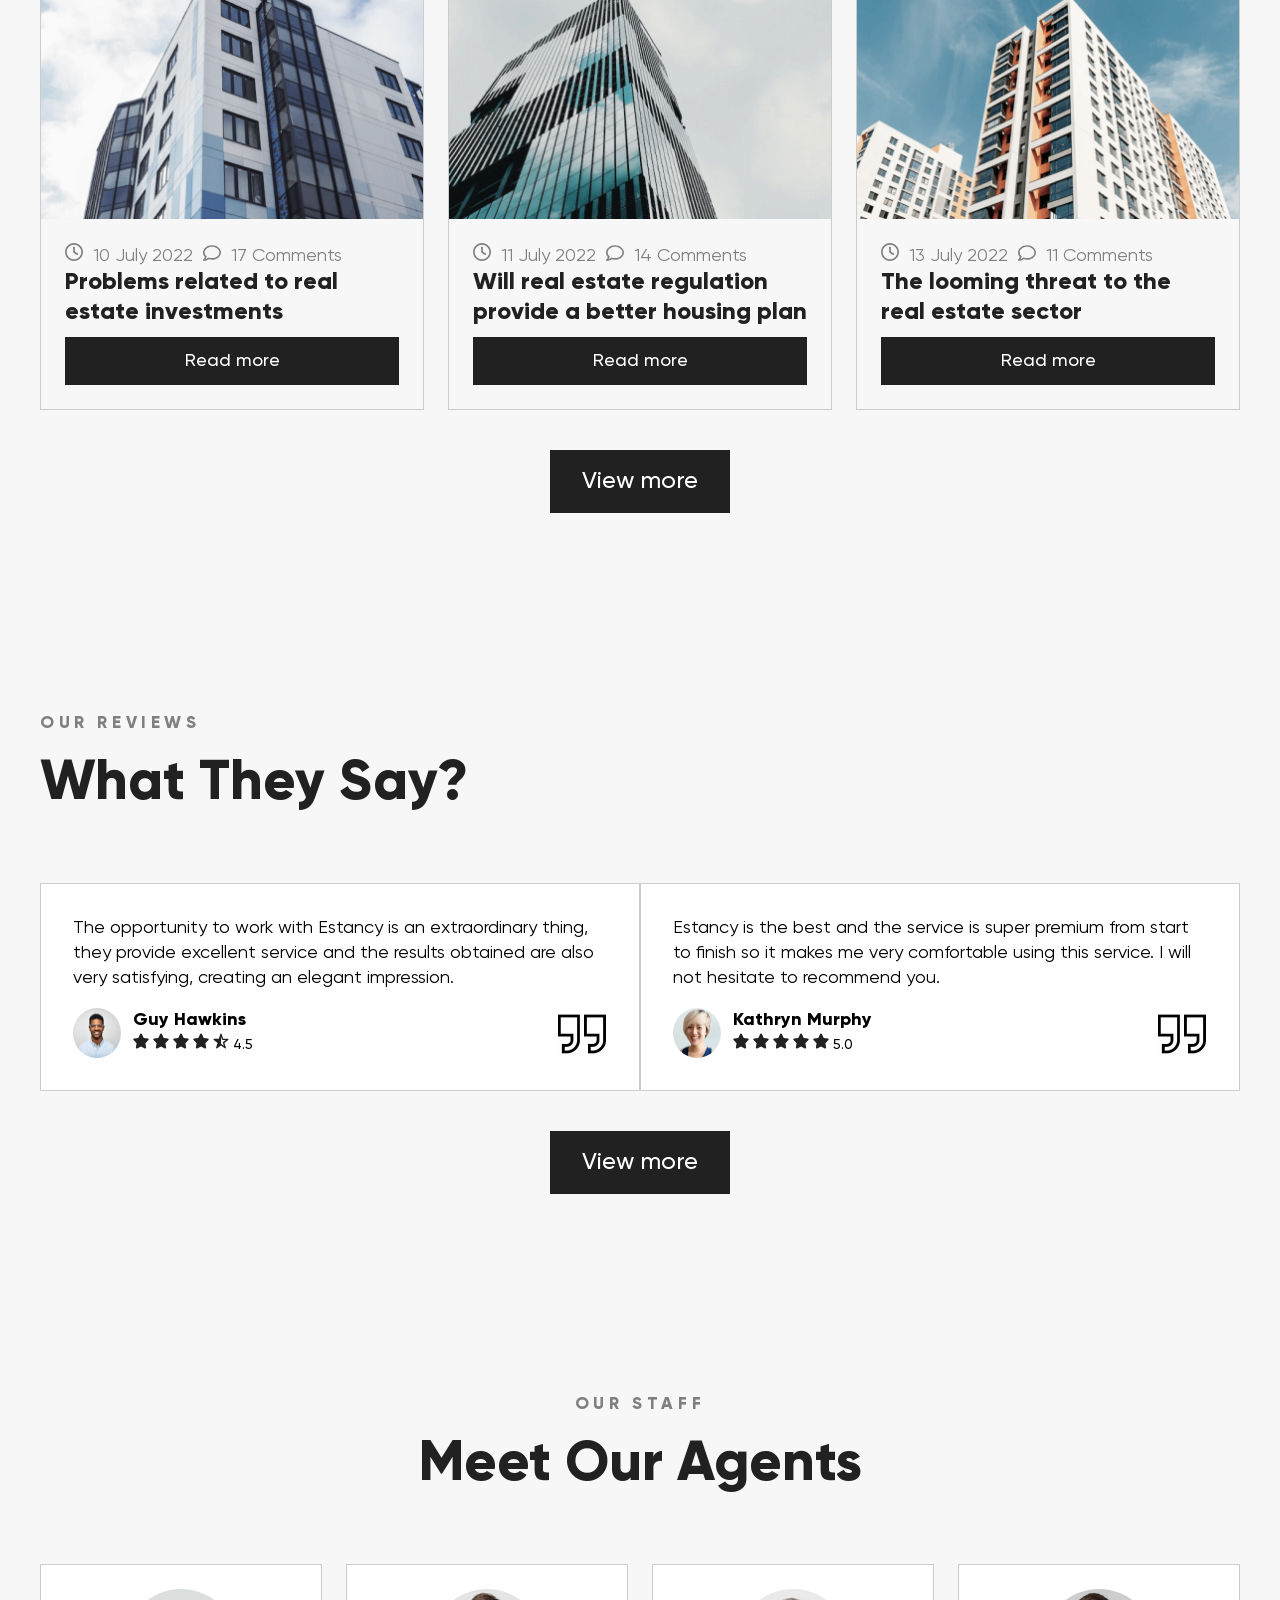
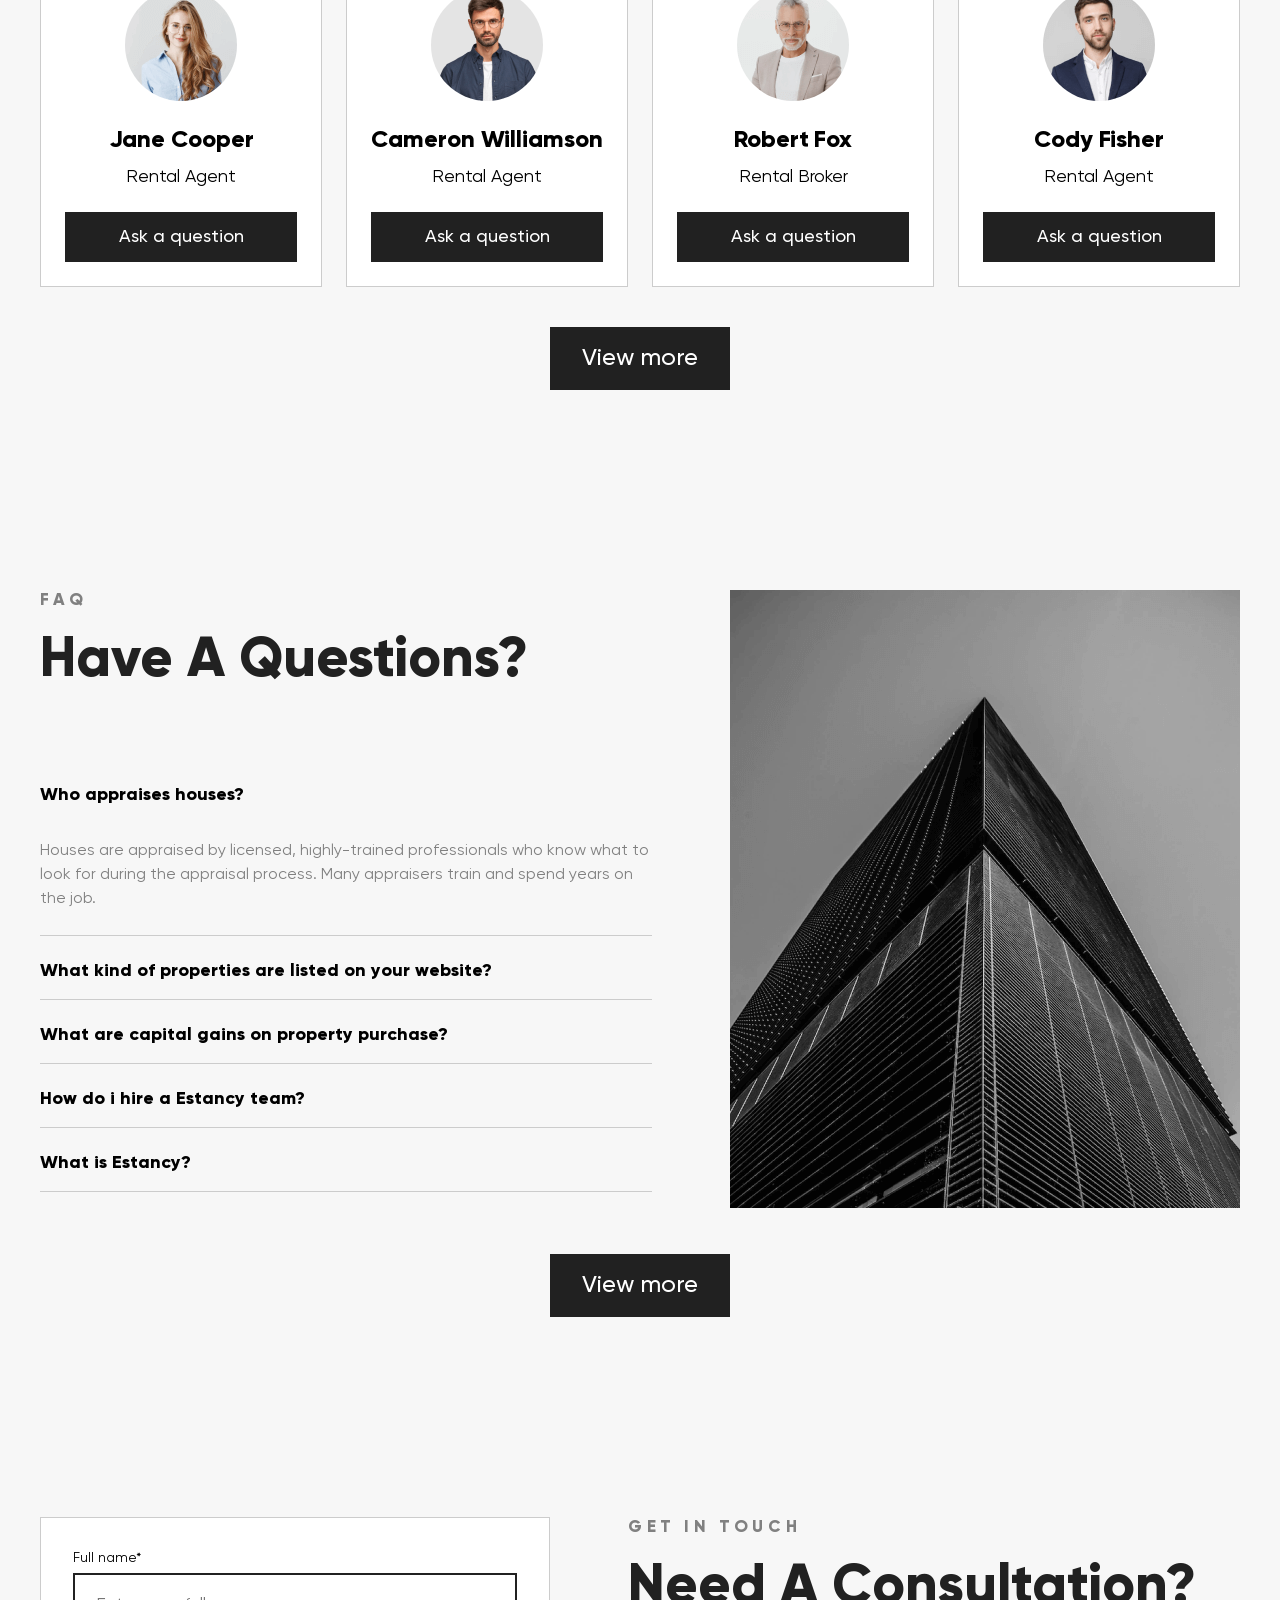
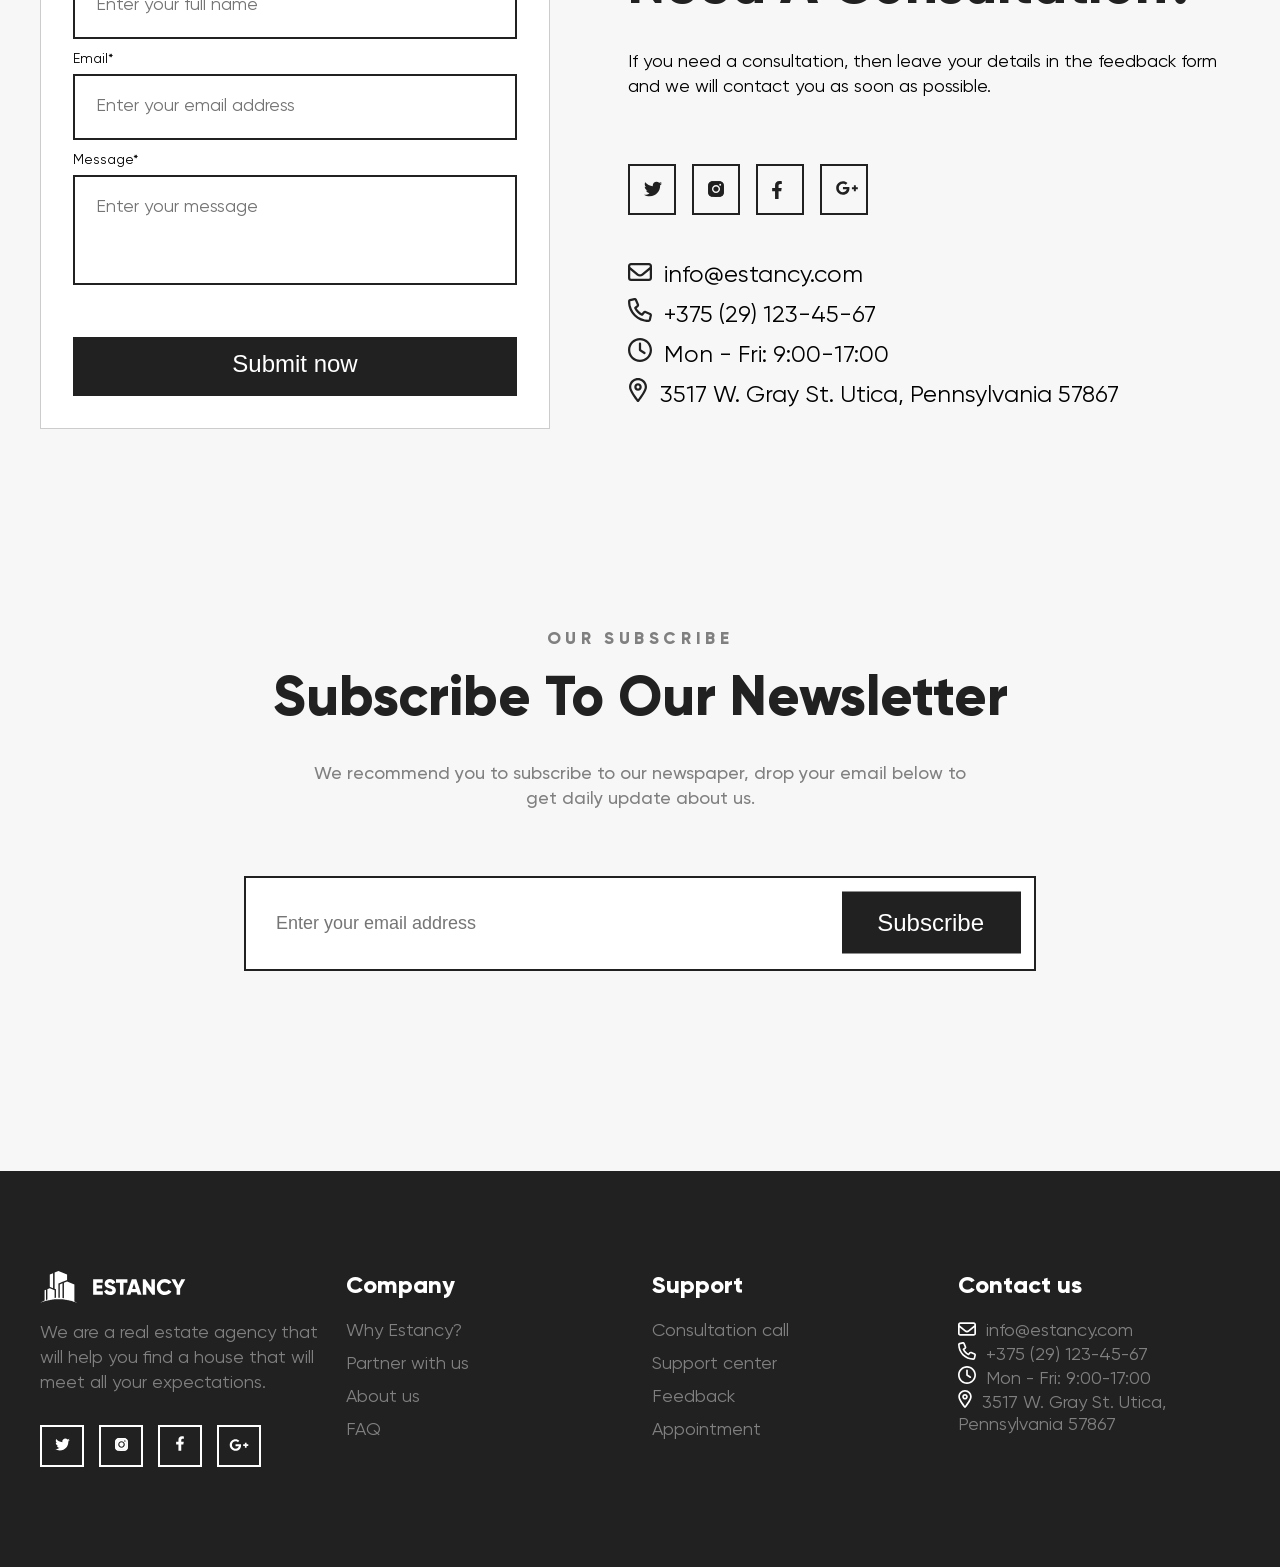
==== commit b4ec6111: "update file's" ====
--- a/index.html
+++ b/index.html
@@ -4,10 +4,11 @@
 <meta charset="UTF-8">
 <meta name="viewport" content="width=device-width, initial-scale=1.0">
 <link rel="stylesheet" type="text/css" href="static/custom.css">
+<link rel="stylesheet" href="static/slick/slick.css">
+<link rel="stylesheet" href="static/slick/slick-theme.css">
 <link rel="icon" type="image/png" href="favicon.png">
 <title>Estancy</title>
-<script src="static/jquery.js"></script>
-<script src="static/custom.js"></script>
+
 
 </head>
 <body>
@@ -16,13 +17,18 @@
 	<div class="container">
 		<div class="row c1">
 			<a href="" id="logo"><img src="static/images/logo.svg" alt="logo"></a>
-			<nav>
+			<nav class="no920">
 				<a href="">Home</a>
 				<a href="">Service</a>
 				<a href="">About us</a>
 				<a href="">FAQ</a>
 				<a href="">Contacts</a>
 			</nav>
+			<div class="hamburger">
+				<div></div>
+				<div></div>
+				<div></div>
+			</div>
 			<a href="" class="btn sign_in">Sign in</a>			
 		</div>
 
@@ -31,7 +37,18 @@
 			<p>We are a real estate agency that will help you<br>find a house that will meet all your expectations.</p>
 		</div>
 		<div class="row c3">
-			
+			<div class="tab-area" data-name="resume">
+				<div class="tab-label">
+					<div class="tab-item c1 active">Rent</div>
+					<div class="tab-item c2">Buy</div>
+					<div class="tab-item c3">Sale</div>
+				</div>
+				<div class="tab-page">
+					<div class="tab-item c1 active">Заголовок 1</div>
+					<div class="tab-item c2">Заголовок 2</div>
+					<div class="tab-item c3">Заголовок 3</div>
+				</div>
+			</div>
 		</div>
 	</div>
 </header>
@@ -107,7 +124,7 @@
 <div id="process" class="block">
 	<div class="container" >
 		<div class="col c1">
-			<img class="preview" src="static/images/process.png" alt="">
+			<img class="preview bimg123" src="static/images/process.png" alt="">
 		</div>
 
 		<div class="col c2">
@@ -117,21 +134,21 @@
 			</div>
 
 			<div class="item">
-				<div class="square">1</div>
+				<div class="square no480">1</div>
 				<div class="title_desc">
 					<h3>Find a house that you like</h3>
 					<p>Check out our offers and add to your favorites what suits you, and then leave a request for consultation.</p>
 				</div>
 			</div>
 			<div class="item">
-				<div class="square">2</div>
+				<div class="square no480">2</div>
 				<div class="title_desc">
 					<h3>Meet your home owner</h3>
 					<p>Arrange a meeting with the owner of the house to discuss all the details.</p>
 				</div>
 			</div>
 			<div class="item">
-				<div class="square">3</div>
+				<div class="square no480">3</div>
 				<div class="title_desc">
 					<h3>Make a contract</h3>
 					<p>Enter into a legal agreement that includes all the terms of the transaction.</p>
@@ -161,23 +178,29 @@
 					</div>
 					<div class="row c3">
 						<svg width="14" height="18" viewBox="0 0 14 18" fill="none" xmlns="http://www.w3.org/2000/svg">
-							<path class="like" d="M9.8125 6.76318C9.8125 8.34521 8.54688 9.57568 7 9.57568C5.41797 9.57568 4.1875 8.34521 4.1875 6.76318C4.1875 5.21631 5.41797 3.95068 7 3.95068C8.54688 3.95068 9.8125 5.21631 9.8125 6.76318ZM7 5.63818C6.36719 5.63818 5.875 6.16553 5.875 6.76318C5.875 7.396 6.36719 7.88818 7 7.88818C7.59766 7.88818 8.125 7.396 8.125 6.76318C8.125 6.16553 7.59766 5.63818 7 5.63818ZM13.75 6.76318C13.75 9.85693 9.63672 15.3062 7.80859 17.5913C7.38672 18.1187 6.57812 18.1187 6.15625 17.5913C4.32812 15.3062 0.25 9.85693 0.25 6.76318C0.25 3.03662 3.23828 0.0131836 7 0.0131836C10.7266 0.0131836 13.75 3.03662 13.75 6.76318ZM7 1.70068C4.1875 1.70068 1.9375 3.98584 1.9375 6.76318C1.9375 7.22021 2.07812 7.88818 2.46484 8.80225C2.81641 9.646 3.34375 10.6304 3.94141 11.6147C4.96094 13.2319 6.12109 14.7788 7 15.9038C7.84375 14.7788 9.00391 13.2319 10.0234 11.6147C10.6211 10.6304 11.1484 9.646 11.5 8.80225C11.8867 7.88818 12.0625 7.22021 12.0625 6.76318C12.0625 3.98584 9.77734 1.70068 7 1.70068Z" fill="#212121"/>
+							<path class="icon" d="M9.8125 6.76318C9.8125 8.34521 8.54688 9.57568 7 9.57568C5.41797 9.57568 4.1875 8.34521 4.1875 6.76318C4.1875 5.21631 5.41797 3.95068 7 3.95068C8.54688 3.95068 9.8125 5.21631 9.8125 6.76318ZM7 5.63818C6.36719 5.63818 5.875 6.16553 5.875 6.76318C5.875 7.396 6.36719 7.88818 7 7.88818C7.59766 7.88818 8.125 7.396 8.125 6.76318C8.125 6.16553 7.59766 5.63818 7 5.63818ZM13.75 6.76318C13.75 9.85693 9.63672 15.3062 7.80859 17.5913C7.38672 18.1187 6.57812 18.1187 6.15625 17.5913C4.32812 15.3062 0.25 9.85693 0.25 6.76318C0.25 3.03662 3.23828 0.0131836 7 0.0131836C10.7266 0.0131836 13.75 3.03662 13.75 6.76318ZM7 1.70068C4.1875 1.70068 1.9375 3.98584 1.9375 6.76318C1.9375 7.22021 2.07812 7.88818 2.46484 8.80225C2.81641 9.646 3.34375 10.6304 3.94141 11.6147C4.96094 13.2319 6.12109 14.7788 7 15.9038C7.84375 14.7788 9.00391 13.2319 10.0234 11.6147C10.6211 10.6304 11.1484 9.646 11.5 8.80225C11.8867 7.88818 12.0625 7.22021 12.0625 6.76318C12.0625 3.98584 9.77734 1.70068 7 1.70068Z" fill="#212121"/>
 						</svg>&nbsp;
 						<span>Thornridge Cir. Shiloh, Hawaii 81063</span>
 					</div>
 					<div class="row c4">
-						<svg width="18" height="16" viewBox="0 0 18 16" fill="none" xmlns="http://www.w3.org/2000/svg">
-							<path class="icon" d="M2.8125 4.625C2.8125 4.02734 3.30469 3.5 3.9375 3.5H7.3125C7.91016 3.5 8.4375 4.02734 8.4375 4.625V5.75H9.5625V4.625C9.5625 4.02734 10.0547 3.5 10.6875 3.5H14.0625C14.6602 3.5 15.1875 4.02734 15.1875 4.625V5.75H16.875V2.375C16.875 1.14453 15.8555 0.125 14.625 0.125H3.375C2.10938 0.125 1.125 1.14453 1.125 2.375V5.75H2.8125V4.625ZM15.75 6.875H2.25C0.984375 6.875 0 7.89453 0 9.125V15.0312C0 15.5234 0.351562 15.875 0.808594 15.875C1.23047 15.875 1.6875 15.5234 1.6875 15.0312V13.625H16.3125V15.0312C16.3125 15.5234 16.6641 15.875 17.1562 15.875C17.6133 15.875 18 15.5234 18 15.0312V9.125C18 7.89453 16.9805 6.875 15.75 6.875ZM16.3125 11.9375H1.6875V9.125C1.6875 8.84375 1.93359 8.5625 2.25 8.5625H15.75C16.0312 8.5625 16.3125 8.84375 16.3125 9.125V11.9375Z" fill="#212121"/>
-						</svg>&nbsp;
-						<span>3 Beds</span>
-						<svg width="18" height="18" viewBox="0 0 18 18" fill="none" xmlns="http://www.w3.org/2000/svg">
-							<path class="icon" d="M17.1562 9.02764H2.8125V2.45342C2.8125 2.13702 2.98828 1.85577 3.26953 1.7503C3.55078 1.64483 3.86719 1.71514 4.07812 1.92608L4.18359 2.03155C3.72656 2.98077 3.86719 4.14092 4.67578 4.94952L5.20312 5.47686C4.99219 5.79327 4.99219 6.21514 5.30859 6.53155C5.44922 6.67217 5.66016 6.74248 5.90625 6.74248C6.11719 6.74248 6.32812 6.67217 6.46875 6.49639L9.84375 3.12139C10.1953 2.80498 10.1953 2.27764 9.84375 1.96123C9.70312 1.78545 9.49219 1.71514 9.28125 1.71514C9.14062 1.71514 8.96484 1.7503 8.82422 1.85577L8.29688 1.32842C7.48828 0.519828 6.32812 0.379203 5.37891 0.836234L5.30859 0.801078C4.78125 0.238578 4.00781 -0.0778286 3.26953 0.0276402C2.00391 0.203421 1.125 1.25811 1.125 2.45342V9.02764H0.84375C0.351562 9.02764 0 9.3792 0 9.87139C0 10.3284 0.351562 10.7151 0.84375 10.7151H1.125V13.5276C1.125 14.4769 1.51172 15.3909 2.25 16.0237V17.1839C2.25 17.6409 2.60156 17.9925 3.09375 17.9925C3.55078 17.9925 3.9375 17.6409 3.9375 17.1839V16.8323C4.11328 16.8675 4.28906 16.8675 4.5 16.9026H13.5C13.6758 16.8675 13.8516 16.8675 14.0625 16.8323V17.1839C14.0625 17.6409 14.4141 17.9925 14.9062 17.9925C15.3633 17.9925 15.75 17.6409 15.75 17.1487V16.0237C16.4531 15.3558 16.875 14.4769 16.875 13.5276V10.7151H17.1562C17.6133 10.7151 18 10.3284 18 9.87139C18 9.3792 17.6133 9.02764 17.1562 9.02764ZM7.10156 2.52373L7.59375 3.01592L6.36328 4.24639L5.87109 3.7542C5.51953 3.40264 5.51953 2.84014 5.87109 2.52373C6.22266 2.17217 6.75 2.17217 7.10156 2.52373ZM15.1875 13.4925C15.1875 14.4417 14.4141 15.18 13.5 15.18H4.5C3.55078 15.18 2.8125 14.4417 2.8125 13.4925V10.7151H15.1875V13.4925Z" fill="#212121"/>
+						<span>
+							<svg width="18" height="16" viewBox="0 0 18 16" fill="none" xmlns="http://www.w3.org/2000/svg">
+								<path class="icon" d="M2.8125 4.625C2.8125 4.02734 3.30469 3.5 3.9375 3.5H7.3125C7.91016 3.5 8.4375 4.02734 8.4375 4.625V5.75H9.5625V4.625C9.5625 4.02734 10.0547 3.5 10.6875 3.5H14.0625C14.6602 3.5 15.1875 4.02734 15.1875 4.625V5.75H16.875V2.375C16.875 1.14453 15.8555 0.125 14.625 0.125H3.375C2.10938 0.125 1.125 1.14453 1.125 2.375V5.75H2.8125V4.625ZM15.75 6.875H2.25C0.984375 6.875 0 7.89453 0 9.125V15.0312C0 15.5234 0.351562 15.875 0.808594 15.875C1.23047 15.875 1.6875 15.5234 1.6875 15.0312V13.625H16.3125V15.0312C16.3125 15.5234 16.6641 15.875 17.1562 15.875C17.6133 15.875 18 15.5234 18 15.0312V9.125C18 7.89453 16.9805 6.875 15.75 6.875ZM16.3125 11.9375H1.6875V9.125C1.6875 8.84375 1.93359 8.5625 2.25 8.5625H15.75C16.0312 8.5625 16.3125 8.84375 16.3125 9.125V11.9375Z" fill="#212121"/>
 							</svg>&nbsp;
-						<span>2 Bathroom</span>&nbsp;
-						<svg width="16" height="16" viewBox="0 0 16 16" fill="none" xmlns="http://www.w3.org/2000/svg">
-							<path class="icon" d="M14.1875 6.03125V3.00781L9.16016 8L14.1875 13.0273V9.96875C14.1875 9.51172 14.5391 9.125 15.0312 9.125C15.4883 9.125 15.875 9.51172 15.875 9.96875V15.0312C15.875 15.1719 15.8398 15.2773 15.8047 15.3828C15.6992 15.5938 15.5586 15.7344 15.3477 15.8398C15.2422 15.875 15.1367 15.875 15.0312 15.875H9.96875C9.47656 15.875 9.125 15.5234 9.125 15.0312C9.125 14.5742 9.47656 14.1875 9.96875 14.1875H12.9922L8 9.19531L2.97266 14.1875H6.03125C6.48828 14.1875 6.875 14.5742 6.875 15.0312C6.875 15.5234 6.48828 15.875 6.03125 15.875H0.96875C0.828125 15.875 0.722656 15.875 0.617188 15.8398C0.40625 15.7344 0.265625 15.5938 0.160156 15.3828C0.125 15.2773 0.125 15.1719 0.125 15.0312V9.96875C0.125 9.51172 0.476562 9.125 0.96875 9.125C1.42578 9.125 1.8125 9.51172 1.8125 9.96875V13.0273L6.80469 8L1.8125 3.00781V6.03125C1.8125 6.52344 1.42578 6.875 0.96875 6.875C0.476562 6.875 0.125 6.52344 0.125 6.03125V0.96875C0.125 0.863281 0.125 0.757812 0.160156 0.652344C0.265625 0.441406 0.40625 0.300781 0.617188 0.195312C0.722656 0.160156 0.828125 0.125 0.96875 0.125H6.03125C6.48828 0.125 6.875 0.511719 6.875 0.96875C6.875 1.46094 6.48828 1.8125 6.03125 1.8125H2.97266L8 6.83984L12.9922 1.8125H9.96875C9.47656 1.8125 9.125 1.46094 9.125 0.96875C9.125 0.511719 9.47656 0.125 9.96875 0.125H15.0312C15.1367 0.125 15.2422 0.160156 15.3477 0.195312C15.5586 0.300781 15.6992 0.441406 15.8047 0.652344C15.8398 0.757812 15.875 0.863281 15.875 0.96875V6.03125C15.875 6.52344 15.4883 6.875 15.0312 6.875C14.5391 6.875 14.1875 6.52344 14.1875 6.03125Z" fill="#212121"/>
-						</svg>&nbsp;
-						<span>1632 Sqft</span>
+							<span>3 Beds</span>
+						</span>
+						<span>
+							<svg width="18" height="18" viewBox="0 0 18 18" fill="none" xmlns="http://www.w3.org/2000/svg">
+								<path class="icon" d="M17.1562 9.02764H2.8125V2.45342C2.8125 2.13702 2.98828 1.85577 3.26953 1.7503C3.55078 1.64483 3.86719 1.71514 4.07812 1.92608L4.18359 2.03155C3.72656 2.98077 3.86719 4.14092 4.67578 4.94952L5.20312 5.47686C4.99219 5.79327 4.99219 6.21514 5.30859 6.53155C5.44922 6.67217 5.66016 6.74248 5.90625 6.74248C6.11719 6.74248 6.32812 6.67217 6.46875 6.49639L9.84375 3.12139C10.1953 2.80498 10.1953 2.27764 9.84375 1.96123C9.70312 1.78545 9.49219 1.71514 9.28125 1.71514C9.14062 1.71514 8.96484 1.7503 8.82422 1.85577L8.29688 1.32842C7.48828 0.519828 6.32812 0.379203 5.37891 0.836234L5.30859 0.801078C4.78125 0.238578 4.00781 -0.0778286 3.26953 0.0276402C2.00391 0.203421 1.125 1.25811 1.125 2.45342V9.02764H0.84375C0.351562 9.02764 0 9.3792 0 9.87139C0 10.3284 0.351562 10.7151 0.84375 10.7151H1.125V13.5276C1.125 14.4769 1.51172 15.3909 2.25 16.0237V17.1839C2.25 17.6409 2.60156 17.9925 3.09375 17.9925C3.55078 17.9925 3.9375 17.6409 3.9375 17.1839V16.8323C4.11328 16.8675 4.28906 16.8675 4.5 16.9026H13.5C13.6758 16.8675 13.8516 16.8675 14.0625 16.8323V17.1839C14.0625 17.6409 14.4141 17.9925 14.9062 17.9925C15.3633 17.9925 15.75 17.6409 15.75 17.1487V16.0237C16.4531 15.3558 16.875 14.4769 16.875 13.5276V10.7151H17.1562C17.6133 10.7151 18 10.3284 18 9.87139C18 9.3792 17.6133 9.02764 17.1562 9.02764ZM7.10156 2.52373L7.59375 3.01592L6.36328 4.24639L5.87109 3.7542C5.51953 3.40264 5.51953 2.84014 5.87109 2.52373C6.22266 2.17217 6.75 2.17217 7.10156 2.52373ZM15.1875 13.4925C15.1875 14.4417 14.4141 15.18 13.5 15.18H4.5C3.55078 15.18 2.8125 14.4417 2.8125 13.4925V10.7151H15.1875V13.4925Z" fill="#212121"/>
+							</svg>&nbsp;
+							<span>2 Bathroom</span>&nbsp;
+						</span>
+						<span>
+							<svg width="16" height="16" viewBox="0 0 16 16" fill="none" xmlns="http://www.w3.org/2000/svg">
+								<path class="icon" d="M14.1875 6.03125V3.00781L9.16016 8L14.1875 13.0273V9.96875C14.1875 9.51172 14.5391 9.125 15.0312 9.125C15.4883 9.125 15.875 9.51172 15.875 9.96875V15.0312C15.875 15.1719 15.8398 15.2773 15.8047 15.3828C15.6992 15.5938 15.5586 15.7344 15.3477 15.8398C15.2422 15.875 15.1367 15.875 15.0312 15.875H9.96875C9.47656 15.875 9.125 15.5234 9.125 15.0312C9.125 14.5742 9.47656 14.1875 9.96875 14.1875H12.9922L8 9.19531L2.97266 14.1875H6.03125C6.48828 14.1875 6.875 14.5742 6.875 15.0312C6.875 15.5234 6.48828 15.875 6.03125 15.875H0.96875C0.828125 15.875 0.722656 15.875 0.617188 15.8398C0.40625 15.7344 0.265625 15.5938 0.160156 15.3828C0.125 15.2773 0.125 15.1719 0.125 15.0312V9.96875C0.125 9.51172 0.476562 9.125 0.96875 9.125C1.42578 9.125 1.8125 9.51172 1.8125 9.96875V13.0273L6.80469 8L1.8125 3.00781V6.03125C1.8125 6.52344 1.42578 6.875 0.96875 6.875C0.476562 6.875 0.125 6.52344 0.125 6.03125V0.96875C0.125 0.863281 0.125 0.757812 0.160156 0.652344C0.265625 0.441406 0.40625 0.300781 0.617188 0.195312C0.722656 0.160156 0.828125 0.125 0.96875 0.125H6.03125C6.48828 0.125 6.875 0.511719 6.875 0.96875C6.875 1.46094 6.48828 1.8125 6.03125 1.8125H2.97266L8 6.83984L12.9922 1.8125H9.96875C9.47656 1.8125 9.125 1.46094 9.125 0.96875C9.125 0.511719 9.47656 0.125 9.96875 0.125H15.0312C15.1367 0.125 15.2422 0.160156 15.3477 0.195312C15.5586 0.300781 15.6992 0.441406 15.8047 0.652344C15.8398 0.757812 15.875 0.863281 15.875 0.96875V6.03125C15.875 6.52344 15.4883 6.875 15.0312 6.875C14.5391 6.875 14.1875 6.52344 14.1875 6.03125Z" fill="#212121"/>
+							</svg>&nbsp;
+							<span>1632 Sqft</span>
+						</span>
 					</div>
 					<div class="row c5">
 						<a href="" class="btn">Book now</a>
@@ -290,14 +313,19 @@
 				</div>
 				<div class="inner">
 					<div class="row c1">
-						<svg width="18" height="18" viewBox="0 0 18 18" fill="none" xmlns="http://www.w3.org/2000/svg">
-							<path class="icon" d="M8.15625 4.21875C8.15625 3.76172 8.50781 3.375 9 3.375C9.45703 3.375 9.84375 3.76172 9.84375 4.21875V8.57812L12.832 10.5469C13.2188 10.8281 13.3242 11.3555 13.043 11.7422C12.7969 12.1289 12.2695 12.2344 11.8828 11.9531L8.50781 9.70312C8.29688 9.5625 8.15625 9.28125 8.15625 9V4.21875ZM9 0C13.957 0 18 4.04297 18 9C18 13.9922 13.957 18 9 18C4.00781 18 0 13.9922 0 9C0 4.04297 4.00781 0 9 0ZM1.6875 9C1.6875 13.043 4.95703 16.3125 9 16.3125C13.0078 16.3125 16.3125 13.043 16.3125 9C16.3125 4.99219 13.0078 1.6875 9 1.6875C4.95703 1.6875 1.6875 4.99219 1.6875 9Z" fill="#808080"/>
-						</svg>&nbsp;
-						<span>10 July 2022</span>&nbsp;
-						<svg width="18" height="16" viewBox="0 0 18 16" fill="none" xmlns="http://www.w3.org/2000/svg">
-							<path class="icon" d="M9.02872 0.125C4.03653 0.125 0.0287155 3.42969 0.0287155 7.4375C0.0287155 9.125 0.696684 10.6719 1.85684 11.9023C1.36465 13.2734 0.274809 14.4688 0.239653 14.4688C-0.00644077 14.7148 -0.041597 15.0664 0.0638717 15.3828C0.204497 15.6992 0.520903 15.875 0.872465 15.875C3.017 15.875 4.7045 14.9961 5.75918 14.2578C6.74356 14.5742 7.86856 14.75 9.02872 14.75C13.9857 14.75 17.9936 11.4805 17.9936 7.4375C17.9936 3.42969 13.9857 0.125 9.02872 0.125ZM9.02872 13.0625C8.0795 13.0625 7.13028 12.9219 6.25137 12.6406L5.44278 12.3945L4.77481 12.8867C4.28262 13.2383 3.5795 13.625 2.73575 13.9062C3.017 13.4844 3.26309 12.9922 3.43887 12.5L3.82559 11.5156L3.08731 10.7422C2.4545 10.0742 1.71622 8.94922 1.71622 7.4375C1.71622 4.34375 4.98575 1.8125 9.02872 1.8125C13.0365 1.8125 16.3412 4.34375 16.3412 7.4375C16.3412 10.5664 13.0365 13.0625 9.02872 13.0625Z" fill="#808080"/>
-						</svg>&nbsp;
-						<span>17 Comments</span></div>
+						<span>
+							<svg width="18" height="18" viewBox="0 0 18 18" fill="none" xmlns="http://www.w3.org/2000/svg">
+								<path class="icon" d="M8.15625 4.21875C8.15625 3.76172 8.50781 3.375 9 3.375C9.45703 3.375 9.84375 3.76172 9.84375 4.21875V8.57812L12.832 10.5469C13.2188 10.8281 13.3242 11.3555 13.043 11.7422C12.7969 12.1289 12.2695 12.2344 11.8828 11.9531L8.50781 9.70312C8.29688 9.5625 8.15625 9.28125 8.15625 9V4.21875ZM9 0C13.957 0 18 4.04297 18 9C18 13.9922 13.957 18 9 18C4.00781 18 0 13.9922 0 9C0 4.04297 4.00781 0 9 0ZM1.6875 9C1.6875 13.043 4.95703 16.3125 9 16.3125C13.0078 16.3125 16.3125 13.043 16.3125 9C16.3125 4.99219 13.0078 1.6875 9 1.6875C4.95703 1.6875 1.6875 4.99219 1.6875 9Z" fill="#808080"/>
+							</svg>&nbsp;
+							<span>10 July 2022</span>&nbsp;
+						</span>
+						<span>
+							<svg width="18" height="16" viewBox="0 0 18 16" fill="none" xmlns="http://www.w3.org/2000/svg">
+								<path class="icon" d="M9.02872 0.125C4.03653 0.125 0.0287155 3.42969 0.0287155 7.4375C0.0287155 9.125 0.696684 10.6719 1.85684 11.9023C1.36465 13.2734 0.274809 14.4688 0.239653 14.4688C-0.00644077 14.7148 -0.041597 15.0664 0.0638717 15.3828C0.204497 15.6992 0.520903 15.875 0.872465 15.875C3.017 15.875 4.7045 14.9961 5.75918 14.2578C6.74356 14.5742 7.86856 14.75 9.02872 14.75C13.9857 14.75 17.9936 11.4805 17.9936 7.4375C17.9936 3.42969 13.9857 0.125 9.02872 0.125ZM9.02872 13.0625C8.0795 13.0625 7.13028 12.9219 6.25137 12.6406L5.44278 12.3945L4.77481 12.8867C4.28262 13.2383 3.5795 13.625 2.73575 13.9062C3.017 13.4844 3.26309 12.9922 3.43887 12.5L3.82559 11.5156L3.08731 10.7422C2.4545 10.0742 1.71622 8.94922 1.71622 7.4375C1.71622 4.34375 4.98575 1.8125 9.02872 1.8125C13.0365 1.8125 16.3412 4.34375 16.3412 7.4375C16.3412 10.5664 13.0365 13.0625 9.02872 13.0625Z" fill="#808080"/>
+							</svg>&nbsp;
+							<span>17 Comments</span>
+						</span>
+					</div>
 					<div class="row c2">Problems related to real estate investments</div>
 					<div class="row c3">
 						<a href="" class="btn">Read more</a>
@@ -310,14 +338,18 @@
 				</div>
 				<div class="inner">
 					<div class="row c1">
-						<svg width="18" height="18" viewBox="0 0 18 18" fill="none" xmlns="http://www.w3.org/2000/svg">
-							<path class="icon" d="M8.15625 4.21875C8.15625 3.76172 8.50781 3.375 9 3.375C9.45703 3.375 9.84375 3.76172 9.84375 4.21875V8.57812L12.832 10.5469C13.2188 10.8281 13.3242 11.3555 13.043 11.7422C12.7969 12.1289 12.2695 12.2344 11.8828 11.9531L8.50781 9.70312C8.29688 9.5625 8.15625 9.28125 8.15625 9V4.21875ZM9 0C13.957 0 18 4.04297 18 9C18 13.9922 13.957 18 9 18C4.00781 18 0 13.9922 0 9C0 4.04297 4.00781 0 9 0ZM1.6875 9C1.6875 13.043 4.95703 16.3125 9 16.3125C13.0078 16.3125 16.3125 13.043 16.3125 9C16.3125 4.99219 13.0078 1.6875 9 1.6875C4.95703 1.6875 1.6875 4.99219 1.6875 9Z" fill="#808080"/>
-						</svg>&nbsp;
-						<span>11 July 2022</span>&nbsp;
-						<svg width="18" height="16" viewBox="0 0 18 16" fill="none" xmlns="http://www.w3.org/2000/svg">
-							<path class="icon" d="M9.02872 0.125C4.03653 0.125 0.0287155 3.42969 0.0287155 7.4375C0.0287155 9.125 0.696684 10.6719 1.85684 11.9023C1.36465 13.2734 0.274809 14.4688 0.239653 14.4688C-0.00644077 14.7148 -0.041597 15.0664 0.0638717 15.3828C0.204497 15.6992 0.520903 15.875 0.872465 15.875C3.017 15.875 4.7045 14.9961 5.75918 14.2578C6.74356 14.5742 7.86856 14.75 9.02872 14.75C13.9857 14.75 17.9936 11.4805 17.9936 7.4375C17.9936 3.42969 13.9857 0.125 9.02872 0.125ZM9.02872 13.0625C8.0795 13.0625 7.13028 12.9219 6.25137 12.6406L5.44278 12.3945L4.77481 12.8867C4.28262 13.2383 3.5795 13.625 2.73575 13.9062C3.017 13.4844 3.26309 12.9922 3.43887 12.5L3.82559 11.5156L3.08731 10.7422C2.4545 10.0742 1.71622 8.94922 1.71622 7.4375C1.71622 4.34375 4.98575 1.8125 9.02872 1.8125C13.0365 1.8125 16.3412 4.34375 16.3412 7.4375C16.3412 10.5664 13.0365 13.0625 9.02872 13.0625Z" fill="#808080"/>
+						<span>
+							<svg width="18" height="18" viewBox="0 0 18 18" fill="none" xmlns="http://www.w3.org/2000/svg">
+								<path class="icon" d="M8.15625 4.21875C8.15625 3.76172 8.50781 3.375 9 3.375C9.45703 3.375 9.84375 3.76172 9.84375 4.21875V8.57812L12.832 10.5469C13.2188 10.8281 13.3242 11.3555 13.043 11.7422C12.7969 12.1289 12.2695 12.2344 11.8828 11.9531L8.50781 9.70312C8.29688 9.5625 8.15625 9.28125 8.15625 9V4.21875ZM9 0C13.957 0 18 4.04297 18 9C18 13.9922 13.957 18 9 18C4.00781 18 0 13.9922 0 9C0 4.04297 4.00781 0 9 0ZM1.6875 9C1.6875 13.043 4.95703 16.3125 9 16.3125C13.0078 16.3125 16.3125 13.043 16.3125 9C16.3125 4.99219 13.0078 1.6875 9 1.6875C4.95703 1.6875 1.6875 4.99219 1.6875 9Z" fill="#808080"/>
+							</svg>&nbsp;
+							<span>11 July 2022</span>&nbsp;
+						</span>
+						<span>
+							<svg width="18" height="16" viewBox="0 0 18 16" fill="none" xmlns="http://www.w3.org/2000/svg">
+								<path class="icon" d="M9.02872 0.125C4.03653 0.125 0.0287155 3.42969 0.0287155 7.4375C0.0287155 9.125 0.696684 10.6719 1.85684 11.9023C1.36465 13.2734 0.274809 14.4688 0.239653 14.4688C-0.00644077 14.7148 -0.041597 15.0664 0.0638717 15.3828C0.204497 15.6992 0.520903 15.875 0.872465 15.875C3.017 15.875 4.7045 14.9961 5.75918 14.2578C6.74356 14.5742 7.86856 14.75 9.02872 14.75C13.9857 14.75 17.9936 11.4805 17.9936 7.4375C17.9936 3.42969 13.9857 0.125 9.02872 0.125ZM9.02872 13.0625C8.0795 13.0625 7.13028 12.9219 6.25137 12.6406L5.44278 12.3945L4.77481 12.8867C4.28262 13.2383 3.5795 13.625 2.73575 13.9062C3.017 13.4844 3.26309 12.9922 3.43887 12.5L3.82559 11.5156L3.08731 10.7422C2.4545 10.0742 1.71622 8.94922 1.71622 7.4375C1.71622 4.34375 4.98575 1.8125 9.02872 1.8125C13.0365 1.8125 16.3412 4.34375 16.3412 7.4375C16.3412 10.5664 13.0365 13.0625 9.02872 13.0625Z" fill="#808080"/>
 						</svg>&nbsp;
 						<span>14 Comments</span>
+						</span>
 					</div>
 					<div class="row c2">Will real estate regulation provide a better housing plan</div>
 					<div class="row c3">
@@ -331,14 +363,18 @@
 				</div>
 				<div class="inner">
 					<div class="row c1">
-						<svg width="18" height="18" viewBox="0 0 18 18" fill="none" xmlns="http://www.w3.org/2000/svg">
+						<span>
+							<svg width="18" height="18" viewBox="0 0 18 18" fill="none" xmlns="http://www.w3.org/2000/svg">
 							<path class="icon" d="M8.15625 4.21875C8.15625 3.76172 8.50781 3.375 9 3.375C9.45703 3.375 9.84375 3.76172 9.84375 4.21875V8.57812L12.832 10.5469C13.2188 10.8281 13.3242 11.3555 13.043 11.7422C12.7969 12.1289 12.2695 12.2344 11.8828 11.9531L8.50781 9.70312C8.29688 9.5625 8.15625 9.28125 8.15625 9V4.21875ZM9 0C13.957 0 18 4.04297 18 9C18 13.9922 13.957 18 9 18C4.00781 18 0 13.9922 0 9C0 4.04297 4.00781 0 9 0ZM1.6875 9C1.6875 13.043 4.95703 16.3125 9 16.3125C13.0078 16.3125 16.3125 13.043 16.3125 9C16.3125 4.99219 13.0078 1.6875 9 1.6875C4.95703 1.6875 1.6875 4.99219 1.6875 9Z" fill="#808080"/>
 						</svg>&nbsp;
 						<span>13 July 2022</span>&nbsp;
-						<svg width="18" height="16" viewBox="0 0 18 16" fill="none" xmlns="http://www.w3.org/2000/svg">
-							<path class="icon" d="M9.02872 0.125C4.03653 0.125 0.0287155 3.42969 0.0287155 7.4375C0.0287155 9.125 0.696684 10.6719 1.85684 11.9023C1.36465 13.2734 0.274809 14.4688 0.239653 14.4688C-0.00644077 14.7148 -0.041597 15.0664 0.0638717 15.3828C0.204497 15.6992 0.520903 15.875 0.872465 15.875C3.017 15.875 4.7045 14.9961 5.75918 14.2578C6.74356 14.5742 7.86856 14.75 9.02872 14.75C13.9857 14.75 17.9936 11.4805 17.9936 7.4375C17.9936 3.42969 13.9857 0.125 9.02872 0.125ZM9.02872 13.0625C8.0795 13.0625 7.13028 12.9219 6.25137 12.6406L5.44278 12.3945L4.77481 12.8867C4.28262 13.2383 3.5795 13.625 2.73575 13.9062C3.017 13.4844 3.26309 12.9922 3.43887 12.5L3.82559 11.5156L3.08731 10.7422C2.4545 10.0742 1.71622 8.94922 1.71622 7.4375C1.71622 4.34375 4.98575 1.8125 9.02872 1.8125C13.0365 1.8125 16.3412 4.34375 16.3412 7.4375C16.3412 10.5664 13.0365 13.0625 9.02872 13.0625Z" fill="#808080"/>
-						</svg>&nbsp;
+						</span>
+						<span>
+							<svg width="18" height="16" viewBox="0 0 18 16" fill="none" xmlns="http://www.w3.org/2000/svg">
+								<path class="icon" d="M9.02872 0.125C4.03653 0.125 0.0287155 3.42969 0.0287155 7.4375C0.0287155 9.125 0.696684 10.6719 1.85684 11.9023C1.36465 13.2734 0.274809 14.4688 0.239653 14.4688C-0.00644077 14.7148 -0.041597 15.0664 0.0638717 15.3828C0.204497 15.6992 0.520903 15.875 0.872465 15.875C3.017 15.875 4.7045 14.9961 5.75918 14.2578C6.74356 14.5742 7.86856 14.75 9.02872 14.75C13.9857 14.75 17.9936 11.4805 17.9936 7.4375C17.9936 3.42969 13.9857 0.125 9.02872 0.125ZM9.02872 13.0625C8.0795 13.0625 7.13028 12.9219 6.25137 12.6406L5.44278 12.3945L4.77481 12.8867C4.28262 13.2383 3.5795 13.625 2.73575 13.9062C3.017 13.4844 3.26309 12.9922 3.43887 12.5L3.82559 11.5156L3.08731 10.7422C2.4545 10.0742 1.71622 8.94922 1.71622 7.4375C1.71622 4.34375 4.98575 1.8125 9.02872 1.8125C13.0365 1.8125 16.3412 4.34375 16.3412 7.4375C16.3412 10.5664 13.0365 13.0625 9.02872 13.0625Z" fill="#808080"/>
+							</svg>&nbsp;
 						<span>11 Comments</span>
+						</span>
 					</div>
 					<div class="row c2">The looming threat to the real estate sector</div>
 					<div class="row c3">
@@ -359,7 +395,7 @@
 			<div class="descr">Our reviews</div>
 			<h2>What They Say?</h2>
 		</div>
-		<div class="wrap"> 
+		<div id="reviews_slider" class="wrap"> 
 			<div class="item">
 				<p>The opportunity to work with Estancy is an extraordinary thing, they provide excellent service and the results obtained are also very satisfying, creating an elegant impression.</p>
 				<div class="inner">
@@ -483,36 +519,28 @@
 				<h2>Have A Questions?</h2>
 				<div class="icon"></div>
 			</div>
-			<div class="row c1">
-				<div class="col c1">
-					<h2>Who appraises houses?</h2>
-					<p>Houses are appraised by licensed, highly-trained professionals who know what to look for during the appraisal process. Many appraisers train and spend years on the job.</p>
-				</div>
-				<div class="col c2"></div>
+			<div class="accordion">
+				<div class="item c1 active">
+					<h2 class="click">Who appraises houses?</h2>
+					<p class="hidden_area">Houses are appraised by licensed, highly-trained professionals who know what to look for during the appraisal process. Many appraisers train and spend years on the job.</p>
+				</div>				
+				<div class="item c2">
+					<h2 class="click">What kind of properties are listed on your website?</h2>
+					<p class="hidden_area">Houses are appraised by licensed, highly-trained professionals who know what to look for during the appraisal process. Many appraisers train and spend years on the job.</p>
+				</div>
+				<div class="item c3">
+					<h2 class="click">What are capital gains on property purchase?</h2>
+				</div>
+				<div class="item c4">
+					<h2 class="click">How do i hire a Estancy team?</h2>
+				</div>
+				<div class="item c5">
+					<h2 class="click">What is Estancy?</h2>
+				</div>			
 			</div>				
-			<div class="row c2">
-				<div class="col c1">
-					<h2>What kind of properties are listed on your website?</h2>
-				</div>
-			</div>
-			<div class="row c3">
-				<div class="col c1">
-					<h2>What are capital gains on property purchase?</h2>
-				</div>
-			</div>
-			<div class="row" c4>
-				<div class="col c1">
-					<h2>How do i hire a Estancy team?</h2>
-				</div>
-			</div>
-			<div class="row" c5>
-				<div class="col c1">
-					<h2>What is Estancy?</h2>
-				</div>
-			</div>								
 		</div>
 		<div class="col c2">
-			<img class="preview" src="static/images/faq.png" alt="">
+			<img class="preview bimg768" src="static/images/faq.png" alt="">
 		</div>
 	</div>
 	<div class="btn_area">
@@ -608,7 +636,7 @@
 		</div>
 		<p>We recommend you to subscribe to our newspaper, drop your email below to get daily update about us.</p>
 		<form action="post" id="subscribe_form">
-			<input type="email" placeholder="Enter your email address" class="fild_email"> 
+			<input type="email" placeholder="Enter your email address" class="field_email"> 
 			<input type="submit" value="Subscribe" class="btn s2">
 		</form>
 	</div>
@@ -690,6 +718,8 @@
 		</div>
 	</div>
 </footer>
-
+<script src="static/jquery.js"></script>
+<script src="static/slick/slick.min.js"></script>
+<script src="static/custom.js"></script>
 </body>
 </html>
--- a/static/custom.css
+++ b/static/custom.css
@@ -111,13 +111,26 @@
 }
 .btn.s2 {
 	font-size: 24px;
-	/* width: 179px; */
-	/* height: 64px; */
-	/* margin: 40px auto; */
 	padding: 17px 32px;
-	/* text-align: center; */
-	/* box-sizing: border-box; */
-	/* display: block; */
+}
+
+.tab-area .tab-page .tab-item {
+	display: none;
+}
+.tab-area .tab-item.active {
+	display: block;
+	color: blue; /* удалить */
+}
+/* Побочное, для вида */
+.tab-area .tab-label {
+	display: flex;
+	margin-bottom: 10px;
+}
+.tab-area .tab-label .tab-item {
+	padding: 5px;
+	border: 1px solid #ccc;
+	cursor: pointer;
+	margin-right: 5px;
 }
 
 /* Основные стили */
@@ -185,7 +198,8 @@
 	justify-content: space-evenly;
 	text-align: center;
 	padding: 64px 0;
-	width: 996px;
+	flex-wrap: wrap;
+	gap: 15px;
 }
 #digits .digit {
 	color: #FFF;
@@ -243,12 +257,22 @@
 	filter: brightness(10) invert(1);
 }
 
-#process .container{
-	display: flex;
-	justify-content: space-between;
+#process .container {
+	display: flex;
+	gap: 80px;
+	justify-content: center;
+}
+#process .col {
+	width: 100%;
+}
+#process .col.c1 {
+	max-width: 510px;
+}
+#process .col.c2 {
+	flex-grow: 1;
 }
 #process .item {
-	margin-top: 64px;
+	margin-top: 44px;
 	display: flex;
 	gap: 25px;
 }
@@ -264,7 +288,7 @@
 }
 #process .title_desc {
 	width: 492px;
-	height: 96px;
+/*	height: 96px;*/
 }
 #process p {
 	color: #808080;
@@ -364,7 +388,6 @@
 }
 #blog .wrap .btn {
 	width: 100%;
-	max-width: 336px;
 	margin-top: 10px;
 	box-sizing: border-box;
 }
@@ -380,13 +403,13 @@
 	color: #212121;
 }
 
-#reviews .wrap {
+/*#reviews .wrap {
 	display: flex;
 	justify-content: space-between;
 	gap: 24px;
-}
+}*/
 #reviews .wrap .item {
-	width: 50%;
+	/*width: 50%;*/
 	border: 1px solid #CCC;
 	padding: 32px;
 	background-color: #FFF;
@@ -468,22 +491,27 @@
 	justify-content: space-between;
 	gap: 78px;
 }
-#faq .row {
-	display: flex;
-	gap: 78px;
+#faq .item {
+	display: flex;
 	border-bottom: 1px solid #CCC;
-}
-#faq p {
+	flex-direction: column;
+}
+#faq .hidden_area {
+	display: none;
 	color: #808080;
 	font-size: 16px;
 	line-height: 24px;
 	margin-bottom: 24px;
 	margin-top: 16px;
 }
-#faq .row h2 {
+#faq .item.active .hidden_area {
+	display: block;
+}
+#faq .click {
 	font-size: 18px;
 	margin-top: 24px;
 	margin-bottom: 16px;/*24px*/
+	cursor: pointer;
 }
 
 #get_in_touch .container {
@@ -522,9 +550,6 @@
 #get_in_touch .title_area {
 	margin-bottom: 24px;
 }
-#get_in_touch .contact {
-	width: 50%;
-}
 #get_in_touch .socnet {
 	display: flex;
 
@@ -566,7 +591,7 @@
 	font-size: 18px;
 	font-weight: 500;
 	color: #808080;
-	width: 582px;
+	width: 55%;
 	text-align: center;
 	margin: 27px auto 64px auto;
 	line-height: 1.4;
@@ -577,7 +602,7 @@
 	margin: 24px auto;
 	max-width: 792px;
 }
-#subscribe .fild_email {
+#subscribe .field_email {
 	width: 100%;
 	border: 2px solid #212121;
 	font-size: 18px;
@@ -618,7 +643,7 @@
 	padding: 8px 5px 8px 5px;
 	border: 2px solid #FFF;
 	margin-right: 15px;
-	width: 10%;
+	width: 30px;
 	text-align: center;
 }
 footer .socnet .item:hover {
@@ -655,23 +680,214 @@
 }
 
 /* Адаптив */
-@media all and (max-width: 1200px) {
+@media all and (max-width: 1230px) {
+	.bimg123 {
+		display: block;
+		width: 100%;
+	}
 	.container {
 		padding-left: 15px;
 		padding-right: 15px;
 	}
 
+	nav {
+		gap: 30px;
+	}
+
 	#about .container {
 		flex-direction: column;
 	}
 	#about .col.c2 {
 		text-align: center;
 	}
-}
+
+	#process .container {
+		gap: 15px;
+	}
+	#process .col {
+		width: 45%;
+	}
+
+	#faq .container {
+		flex-wrap: wrap;
+		flex-direction: column;
+	}
+	#faq .col.c2 {
+		text-align: center;
+		width: 100%;
+	}
+
+}
+
+@media all and (max-width: 920px) {
+	.no920 {
+		display: none;
+	}
+	#process .container {
+		flex-wrap: wrap; 
+	}
+	#process .col {
+		width: 100%;
+	}
+	#process .col.c1 {
+		order: 2;
+	}
+
+	#get_in_touch .container {
+		flex-wrap: wrap;
+		flex-direction: column;
+		align-items: center;
+	}
+	#get_in_touch .col.c1 {
+		order: 2;
+	}
+
+	#staff .wrap {
+		flex-wrap: wrap;
+		justify-content: space-evenly;
+	}
+	#staff .item {
+		width: 40%;
+	}
+
+	.hamburger {
+		cursor: pointer;
+		order: 2;
+	}
+	.hamburger > div {
+		width: 50px;
+		height: 5px;
+		background-color: #212121;
+		margin-bottom: 10px;
+	}
+	.hamburger > div:last-child {
+		margin-bottom: 0;
+	}
+}
+
 @media all and (max-width: 768px) {
 	.bimg768 {
 		display: block;
 		width: 100%;
 	}
-}
-
+
+	#digits .item {
+		width: 45%;
+	}
+	#service .wrap {
+		flex-wrap: wrap;
+	}
+	#service .item {
+		width: 100%;
+	}
+
+	#houses .wrap {
+		flex-wrap: wrap;
+	}
+	#houses .item {
+		width: 100%;
+	}
+
+	#blog .wrap {
+		flex-wrap: wrap;
+	}
+	#blog .item {
+		width: 100%;
+	}
+
+	#reviews .wrap {
+		flex-wrap: wrap;
+	}
+	#reviews .wrap .item {
+		width: 100%;
+	}
+
+	#staff .item {
+		width: 100%;
+	}
+
+	#subscribe p {
+		width: 100%;
+	}
+	#get_in_touch .col.c2 {
+		width: 80%;
+	}
+
+	footer .container {
+		flex-wrap: wrap;
+		gap: 12px;
+		justify-content: center;
+	}
+	footer .item {
+		width: 80%;
+		margin-bottom: 10px;
+	}
+
+
+}
+
+@media all and (max-width: 480px) {
+	.no480 {
+		display: none;
+	}
+
+	header .row.c1 {
+		flex-direction: column;
+		gap: 15px;
+		align-items: flex-start;
+	}
+	
+	.hamburger {
+		position: absolute;
+		right: 25px;
+		top: 25px;
+	}
+
+	#digits .item {
+		width: 100%;
+	}
+
+	#process .item {
+		margin-top: 20px;
+	}
+
+	#houses .inner {
+		padding: 10px;
+	}
+	#houses .row.c4 > span {
+		display: inline-block;
+		margin: 5px 5px 5px 0;
+	}
+
+	#blog .row.c1 > span {
+		display: inline-block;
+	}
+
+	#reviews .item {
+		background: none;
+	}
+
+	#staff .wrap {
+		flex-wrap: wrap;
+	}
+	#staff .item {
+		width: 100%;
+	}
+
+	#subscribe #subscribe_form .btn {
+		transform: translate(0, 65%);
+		padding: 10px 10px 10px 10px;
+	}
+	#subscribe .field_email {
+		padding: 35px;
+	}
+	#subscribe #subscribe_form .btn {
+		position: unset;
+		width: 100%;
+	}
+
+	footer .item {
+		width: 100%;
+		margin-bottom: 10px;
+	}
+}
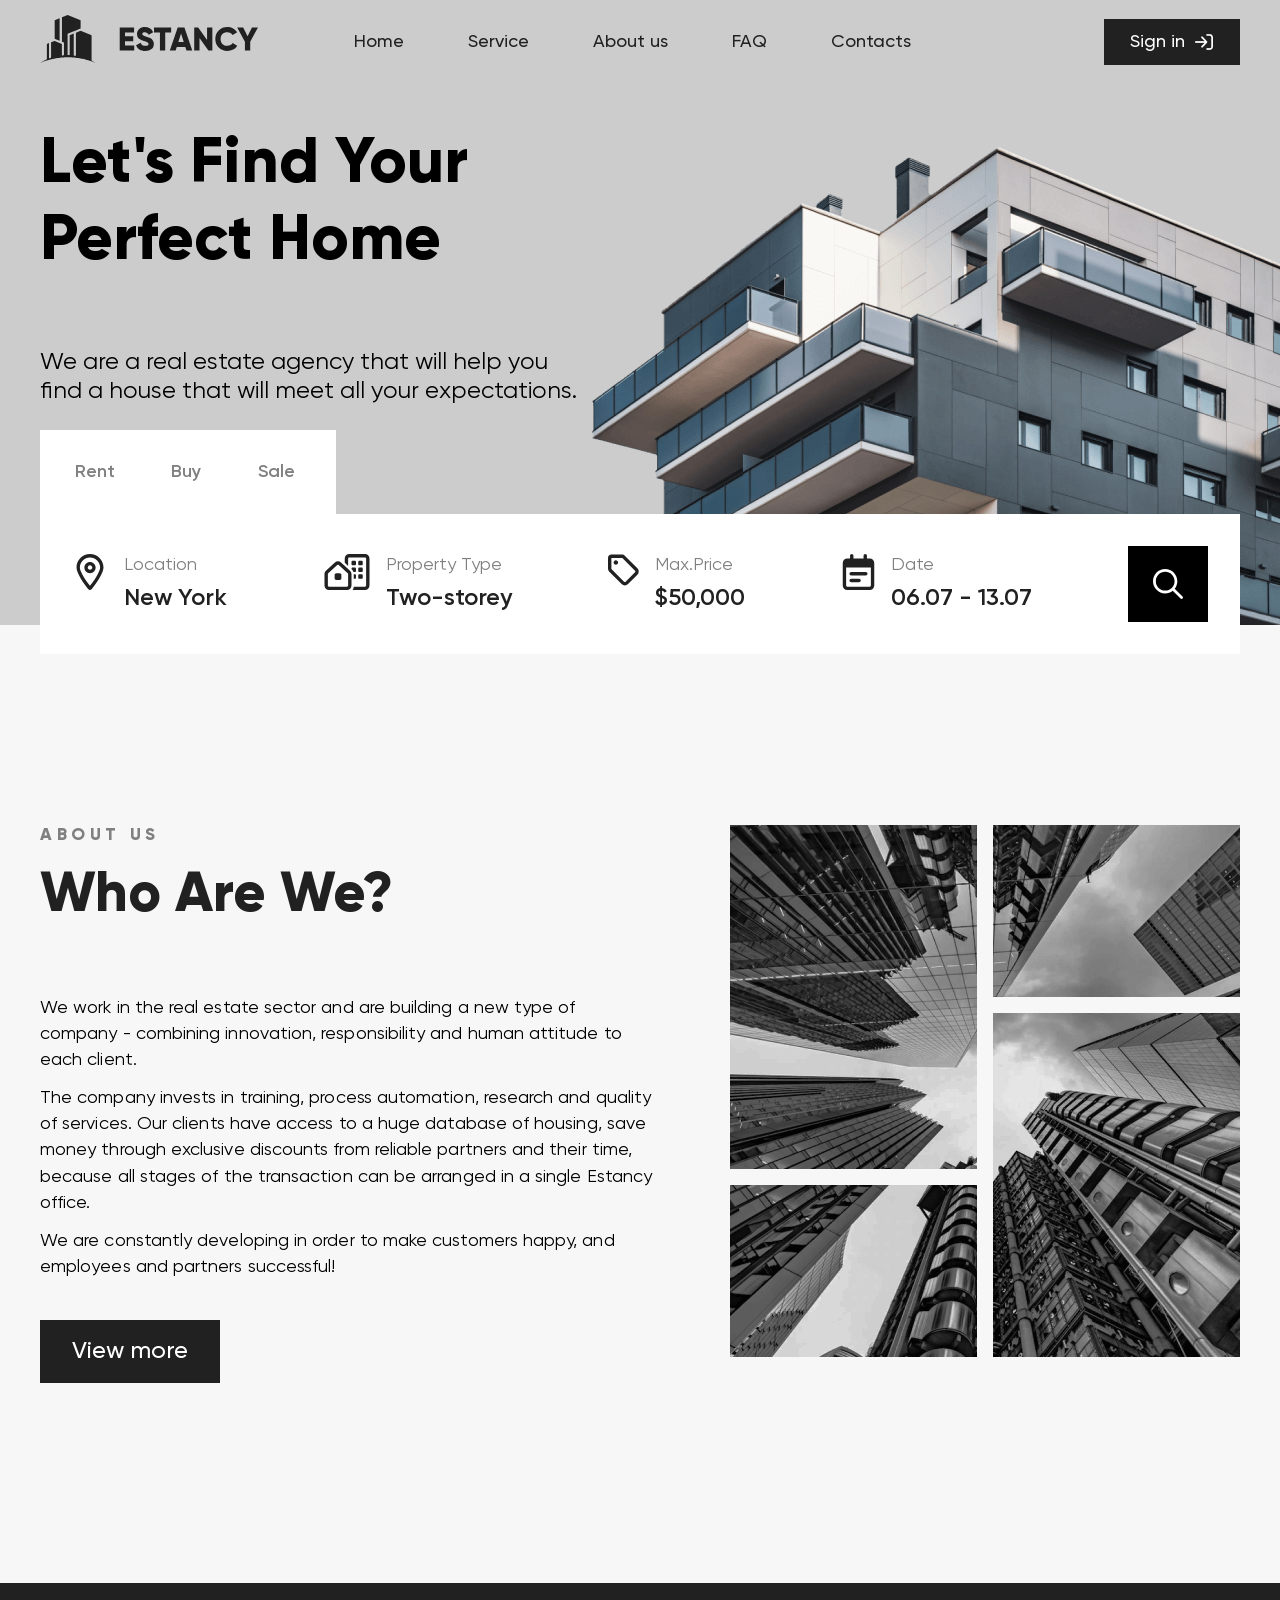
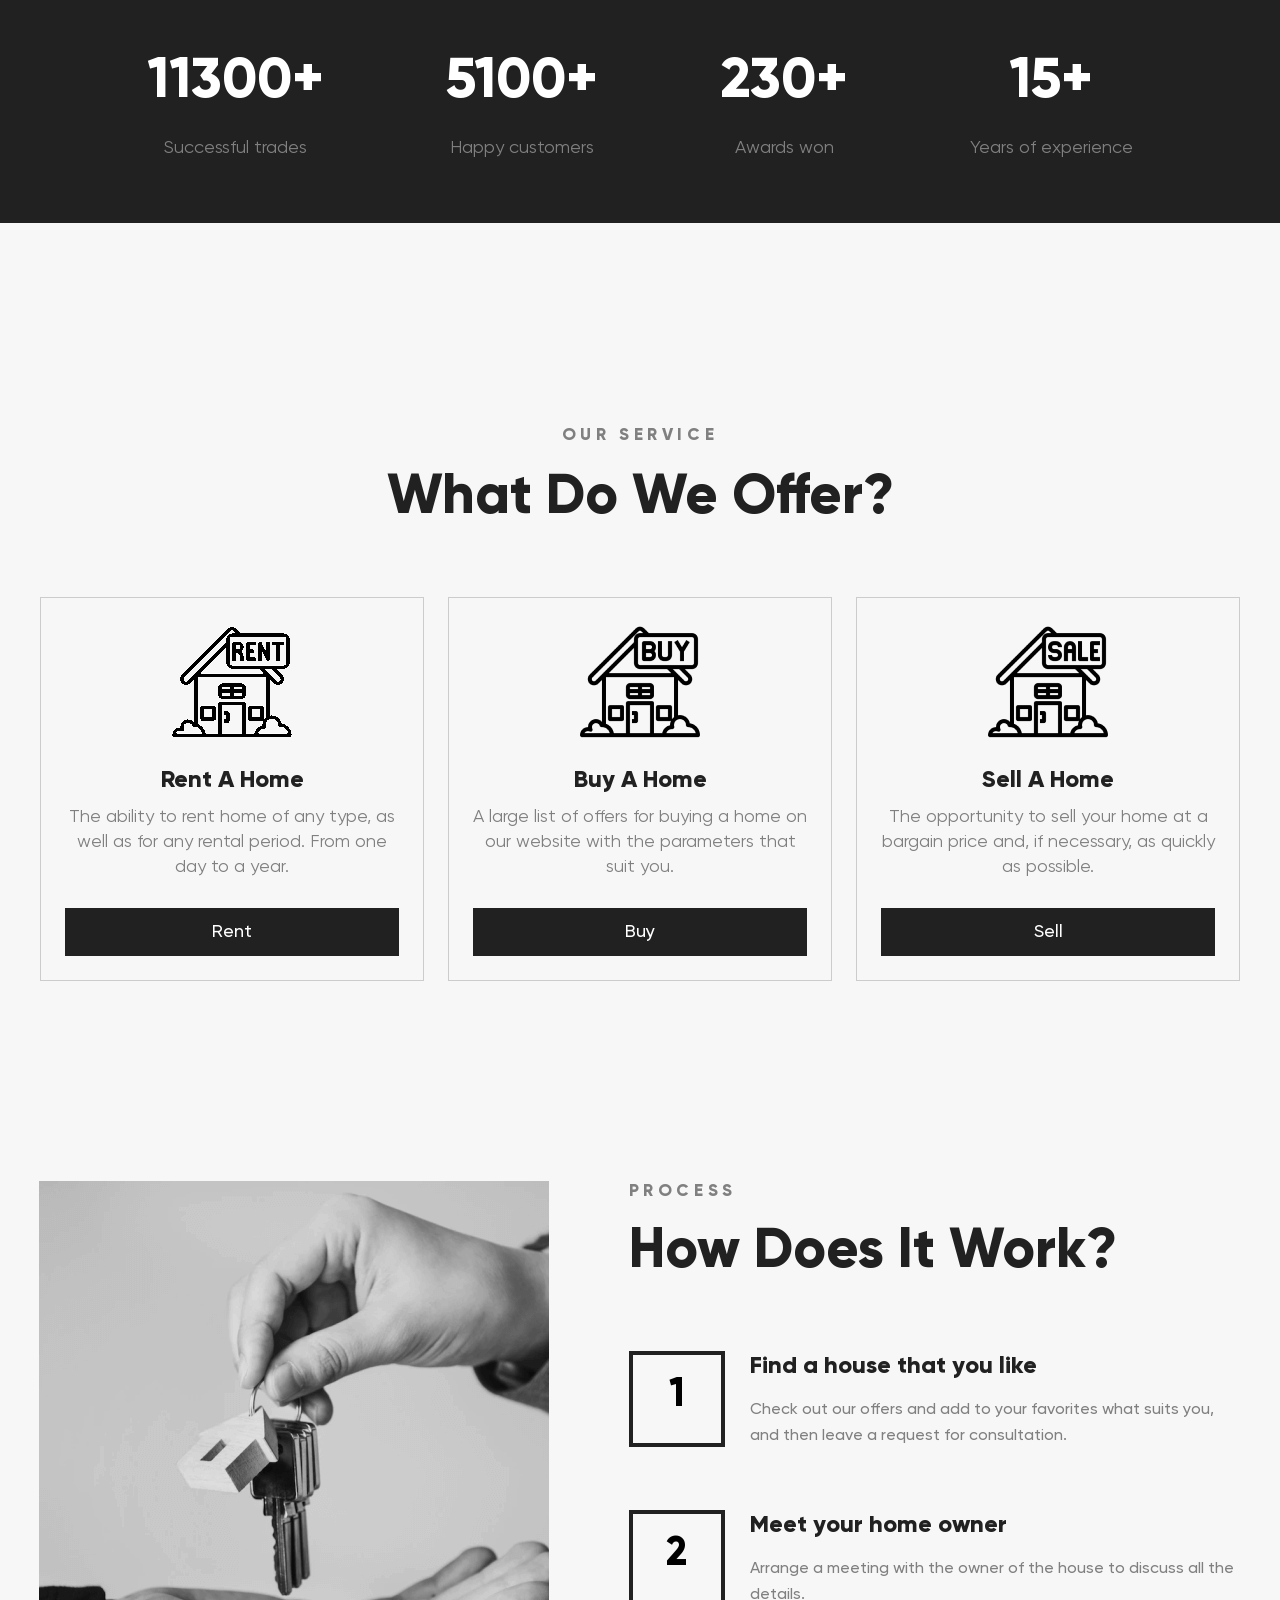
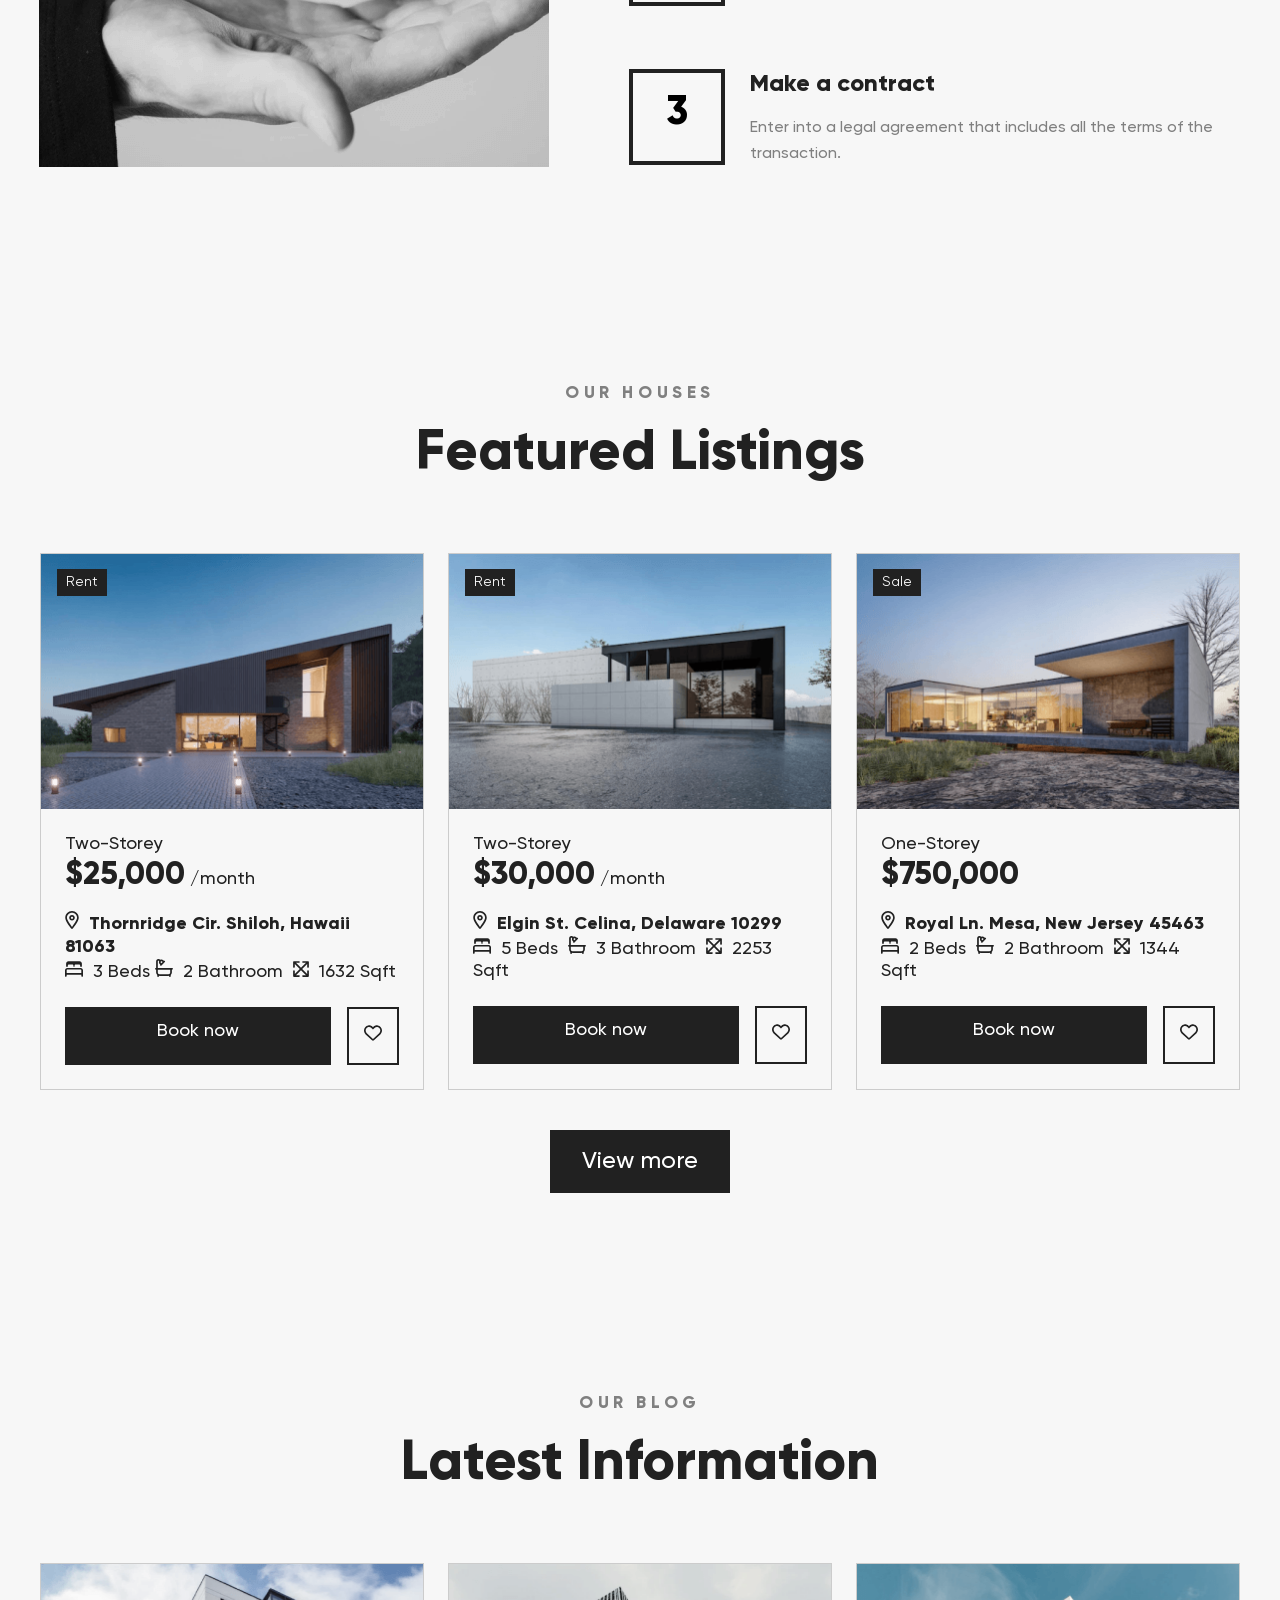
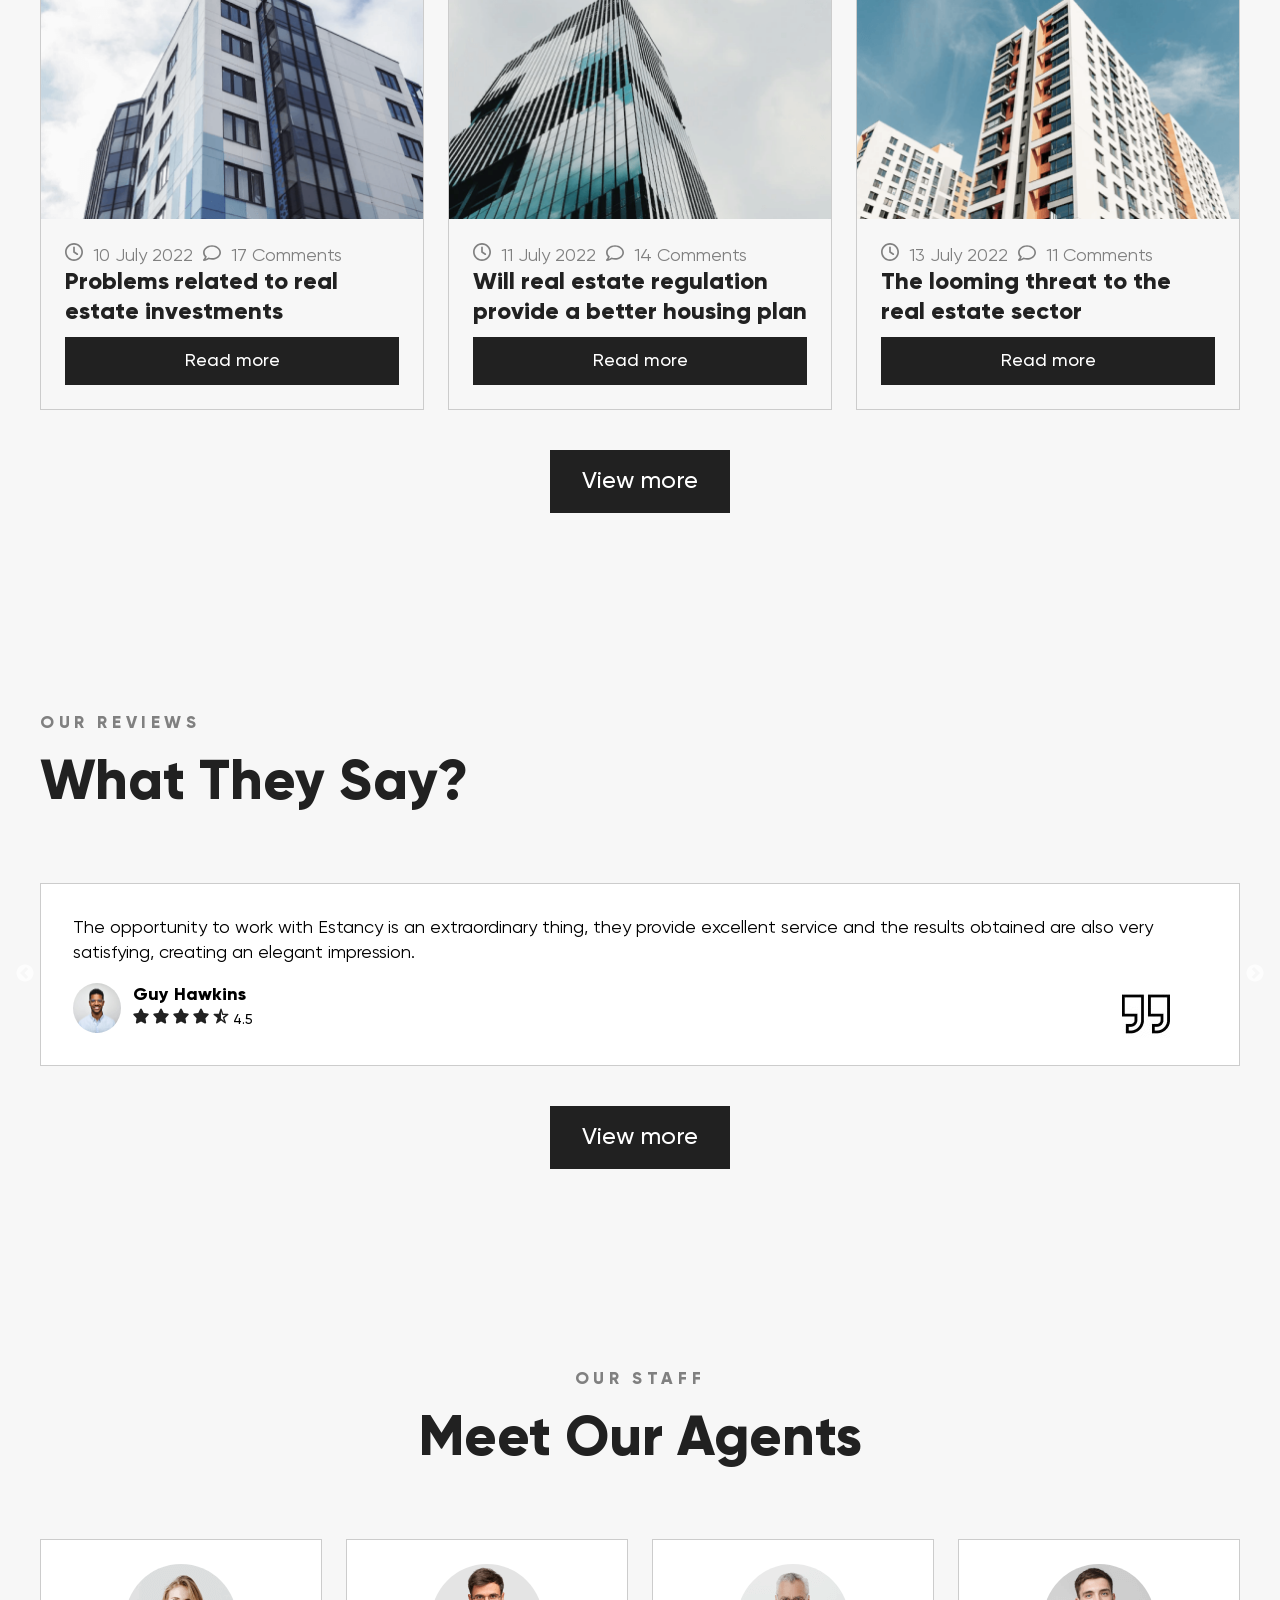
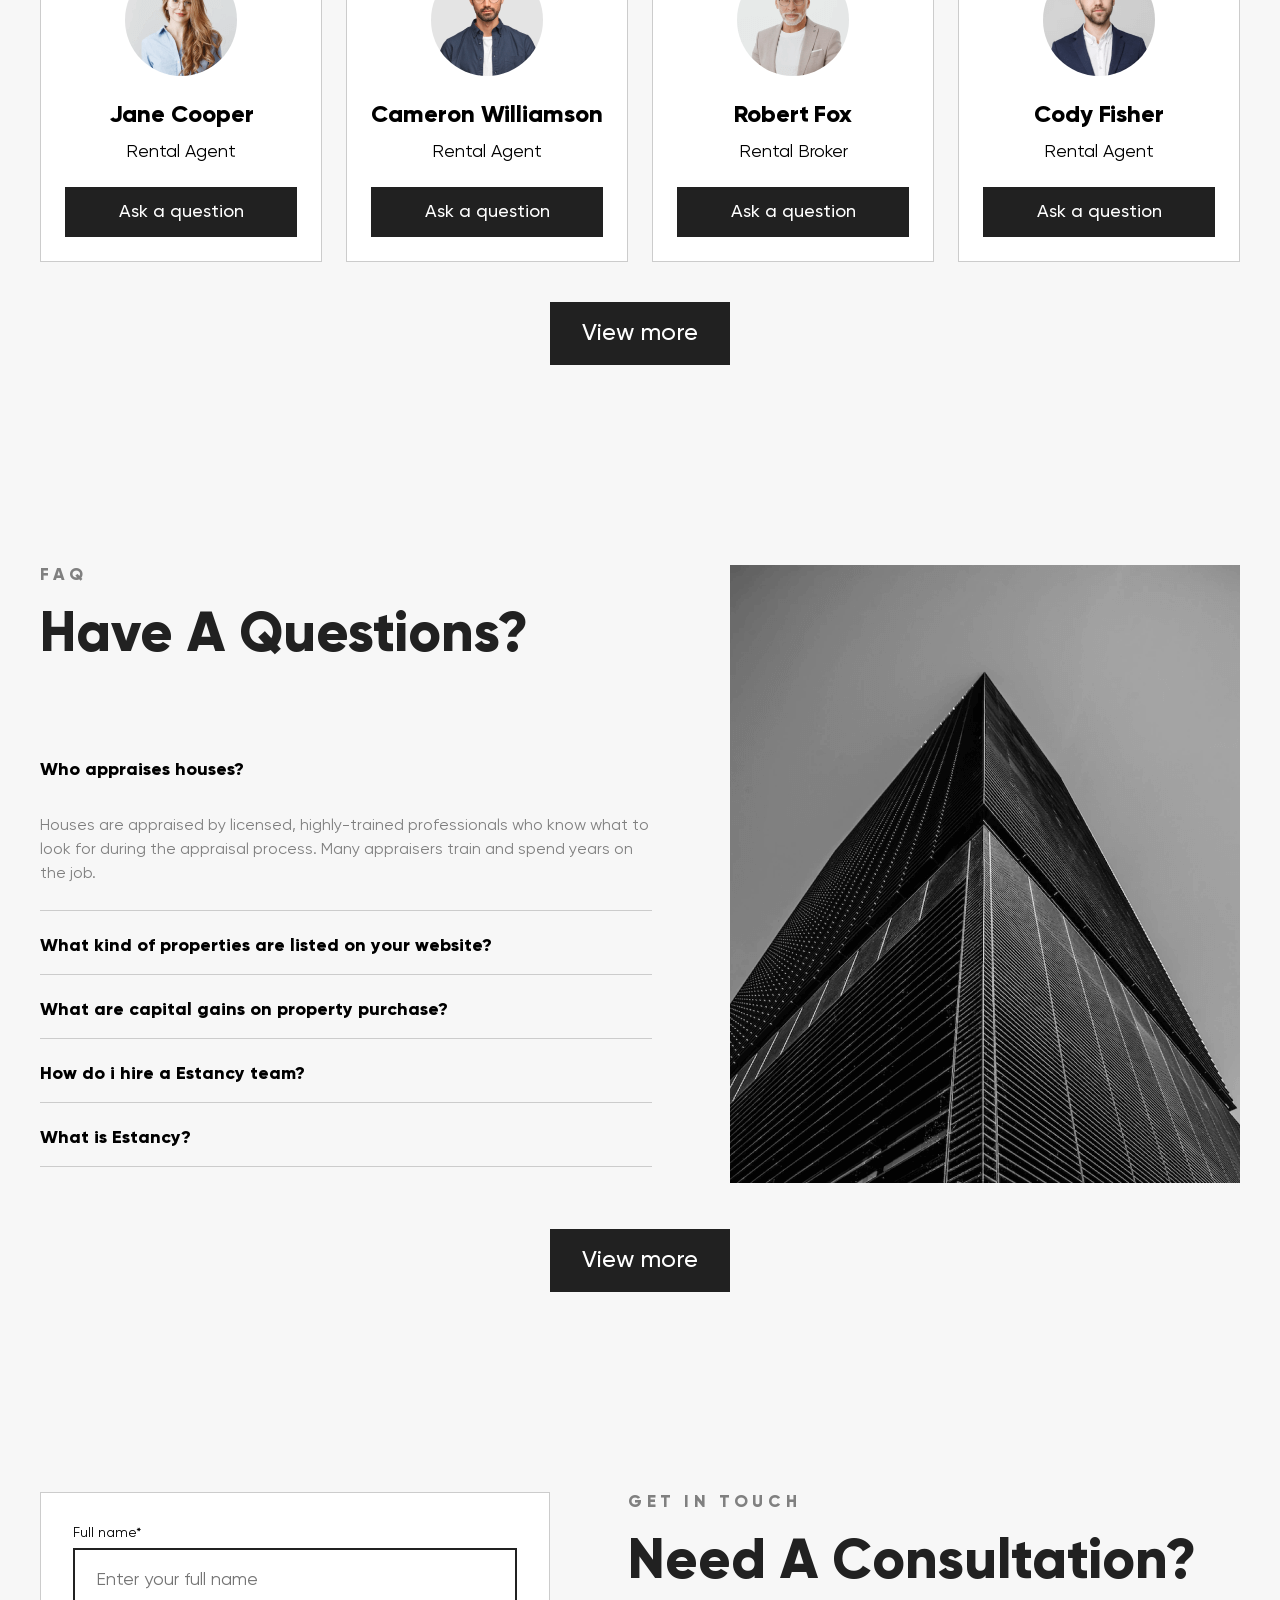
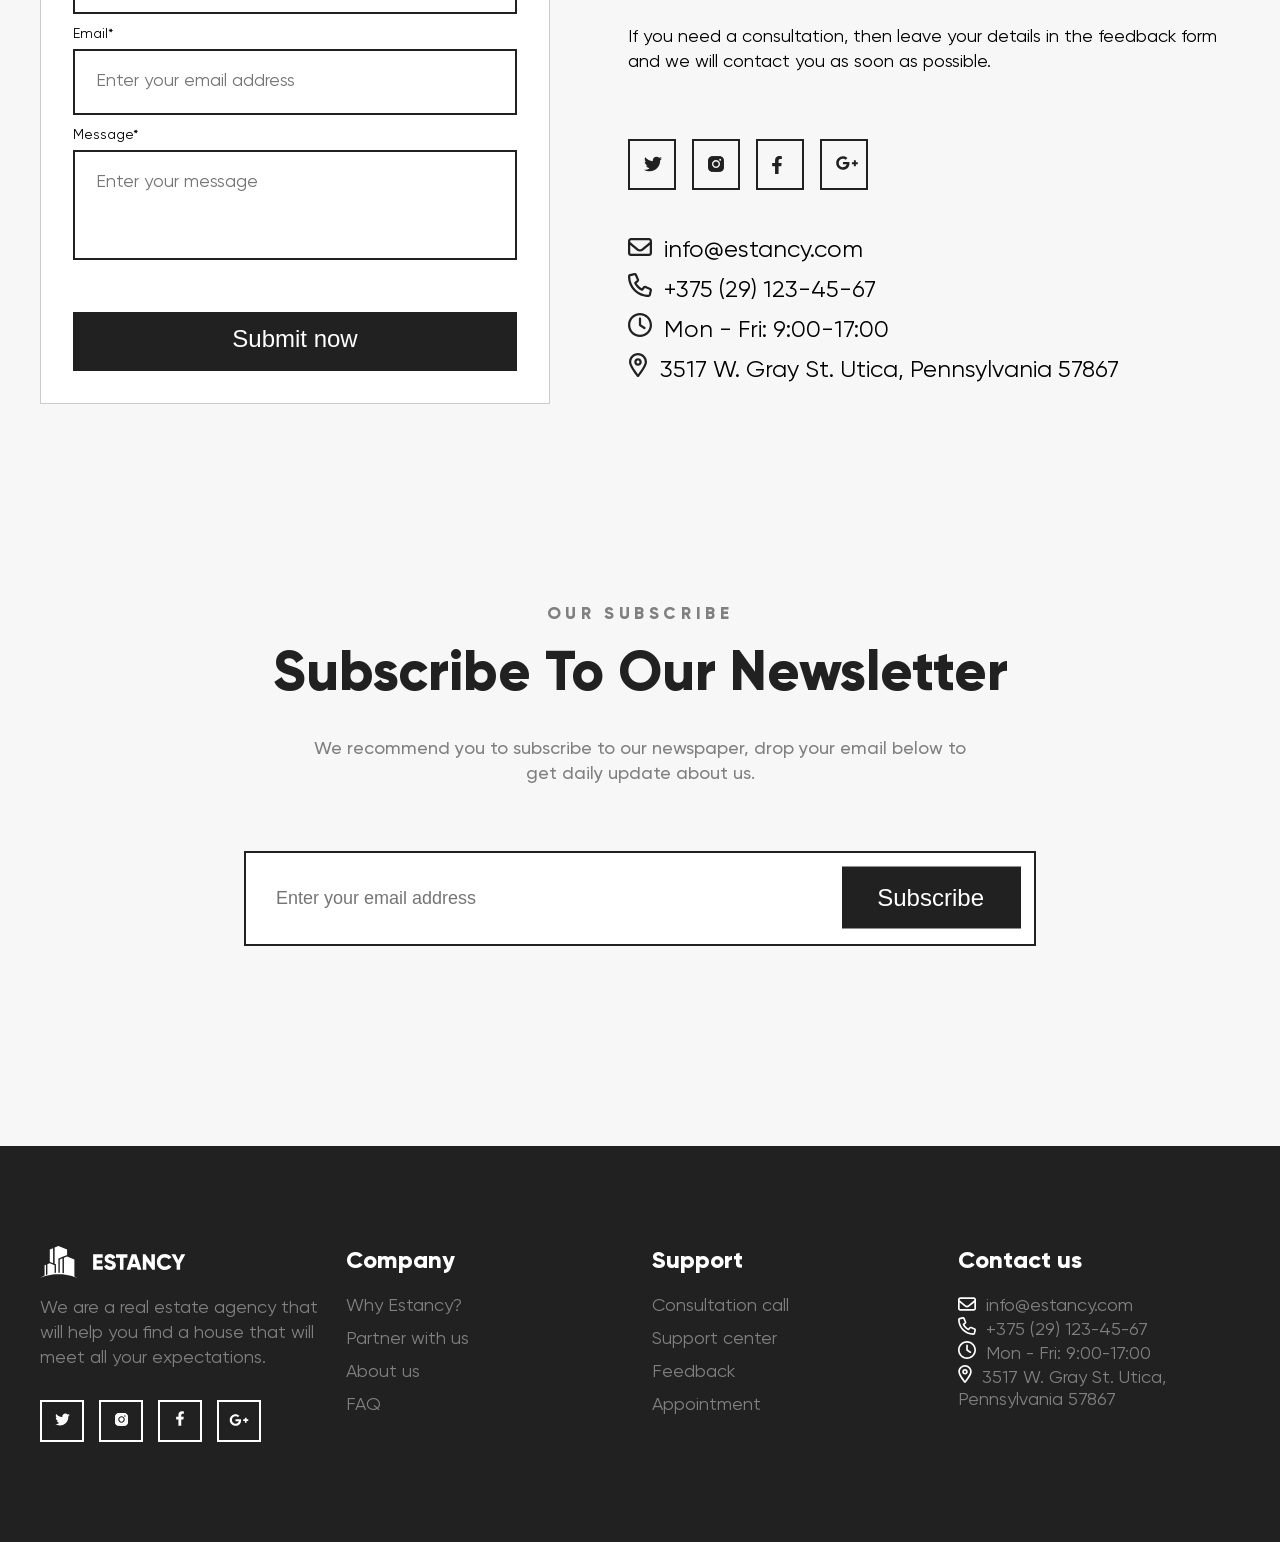
==== commit 7f001c09: "update files" ====
--- a/index.html
+++ b/index.html
@@ -44,7 +44,63 @@
 					<div class="tab-item c3">Sale</div>
 				</div>
 				<div class="tab-page">
-					<div class="tab-item c1 active">Заголовок 1</div>
+					<div class="tab-item c1 active">
+						<div class="wrap">
+							<div class="item c1">
+								<div class="col c1">
+									<svg width="36" height="36" viewBox="0 0 28 36" fill="none" xmlns="http://www.w3.org/2000/svg">
+										<path d="M19.625 13.5264C19.625 16.6904 17.0938 19.1514 14 19.1514C10.8359 19.1514 8.375 16.6904 8.375 13.5264C8.375 10.4326 10.8359 7.90137 14 7.90137C17.0938 7.90137 19.625 10.4326 19.625 13.5264ZM14 11.2764C12.7344 11.2764 11.75 12.3311 11.75 13.5264C11.75 14.792 12.7344 15.7764 14 15.7764C15.1953 15.7764 16.25 14.792 16.25 13.5264C16.25 12.3311 15.1953 11.2764 14 11.2764ZM27.5 13.5264C27.5 19.7139 19.2734 30.6123 15.6172 35.1826C14.7734 36.2373 13.1562 36.2373 12.3125 35.1826C8.65625 30.6123 0.5 19.7139 0.5 13.5264C0.5 6.07324 6.47656 0.0263672 14 0.0263672C21.4531 0.0263672 27.5 6.07324 27.5 13.5264ZM14 3.40137C8.375 3.40137 3.875 7.97168 3.875 13.5264C3.875 14.4404 4.15625 15.7764 4.92969 17.6045C5.63281 19.292 6.6875 21.2607 7.88281 23.2295C9.92188 26.4639 12.2422 29.5576 14 31.8076C15.6875 29.5576 18.0078 26.4639 20.0469 23.2295C21.2422 21.2607 22.2969 19.292 23 17.6045C23.7734 15.7764 24.125 14.4404 24.125 13.5264C24.125 7.97168 19.5547 3.40137 14 3.40137Z" fill="#212121"/>
+									</svg>
+								</div>
+								<div class="col c2">
+									<label for="">Location</label>
+									<span>New York</span>
+								</div>
+							</div>
+							<div class="item c2">
+								<div class="col c1">
+									<svg width="46" height="36" viewBox="0 0 46 36" fill="none" xmlns="http://www.w3.org/2000/svg">
+										<path d="M24.125 4.5V11.8828L20.75 8.78906V4.5C20.75 2.03906 22.7188 0 25.25 0H41C43.4609 0 45.5 2.03906 45.5 4.5V31.5C45.5 34.0312 43.4609 36 41 36H28.625C29.3281 35.0859 29.75 33.8906 29.75 32.625H41C41.5625 32.625 42.125 32.1328 42.125 31.5V4.5C42.125 3.9375 41.5625 3.375 41 3.375H25.25C24.6172 3.375 24.125 3.9375 24.125 4.5ZM29.5391 18C29.2578 17.0156 28.6953 16.1016 27.9219 15.3984L27.5 14.9766V14.625C27.5 14.0625 27.9922 13.5 28.625 13.5H30.875C31.4375 13.5 32 14.0625 32 14.625V16.875C32 17.5078 31.4375 18 30.875 18H29.5391ZM29.75 24.75V20.25H30.875C31.4375 20.25 32 20.8125 32 21.375V23.625C32 24.2578 31.4375 24.75 30.875 24.75H29.75ZM34.25 14.625C34.25 14.0625 34.7422 13.5 35.375 13.5H37.625C38.1875 13.5 38.75 14.0625 38.75 14.625V16.875C38.75 17.5078 38.1875 18 37.625 18H35.375C34.7422 18 34.25 17.5078 34.25 16.875V14.625ZM37.625 20.25C38.1875 20.25 38.75 20.8125 38.75 21.375V23.625C38.75 24.2578 38.1875 24.75 37.625 24.75H35.375C34.7422 24.75 34.25 24.2578 34.25 23.625V21.375C34.25 20.8125 34.7422 20.25 35.375 20.25H37.625ZM30.875 6.75C31.4375 6.75 32 7.3125 32 7.875V10.125C32 10.7578 31.4375 11.25 30.875 11.25H28.625C27.9922 11.25 27.5 10.7578 27.5 10.125V7.875C27.5 7.3125 27.9922 6.75 28.625 6.75H30.875ZM34.25 7.875C34.25 7.3125 34.7422 6.75 35.375 6.75H37.625C38.1875 6.75 38.75 7.3125 38.75 7.875V10.125C38.75 10.7578 38.1875 11.25 37.625 11.25H35.375C34.7422 11.25 34.25 10.7578 34.25 10.125V7.875ZM10.625 20.8125C10.625 19.8984 11.3281 19.125 12.3125 19.125H15.6875C16.6016 19.125 17.375 19.8984 17.375 20.8125V24.1875C17.375 25.1719 16.6016 25.875 15.6875 25.875H12.3125C11.3281 25.875 10.625 25.1719 10.625 24.1875V20.8125ZM10.9062 8.4375C12.6641 6.89062 15.2656 6.89062 17.0234 8.4375L26.0234 16.6641C26.9375 17.5781 27.5 18.7734 27.5 20.0391V31.5C27.5 34.0312 25.4609 36 23 36H5C2.46875 36 0.5 34.0312 0.5 31.5V20.0391C0.5 18.7734 0.992188 17.5781 1.90625 16.6641L10.9062 8.4375ZM3.875 20.0391V31.5C3.875 32.1328 4.36719 32.625 5 32.625H23C23.5625 32.625 24.125 32.1328 24.125 31.5V20.0391C24.125 19.6875 23.9844 19.4062 23.7031 19.1953L14.7031 10.8984C14.2812 10.5469 13.6484 10.5469 13.2266 10.8984L4.22656 19.1953C3.94531 19.4062 3.875 19.6875 3.875 20.0391Z" fill="#212121"/>
+									</svg>
+								</div>
+								<div class="col c2">
+									<label for="">Property Type</label>
+									<span>Two-storey</span>
+								</div>
+								
+							</div>
+							<div class="item c3">
+								<div class="col c1">
+									<svg width="31" height="32" viewBox="0 0 31 32" fill="none" xmlns="http://www.w3.org/2000/svg">
+										<path d="M5.625 8.48535C5.625 7.29004 6.60938 6.23535 7.875 6.23535C9.07031 6.23535 10.125 7.29004 10.125 8.48535C10.125 9.75098 9.07031 10.7354 7.875 10.7354C6.60938 10.7354 5.625 9.75098 5.625 8.48535ZM13.8516 0.610352C15.0469 0.610352 16.1719 1.10254 17.0156 1.94629L29.3906 14.3213C31.1484 16.0791 31.1484 18.9619 29.3906 20.7197L20.0391 30.0713C18.2812 31.8291 15.3984 31.8291 13.6406 30.0713L1.26562 17.6963C0.421875 16.8525 0 15.7275 0 14.5322V3.98535C0 2.15723 1.47656 0.610352 3.375 0.610352H13.8516ZM3.65625 15.3057L16.0312 27.6807C16.4531 28.1729 17.2266 28.1729 17.6484 27.6807L27 18.3291C27.4922 17.9072 27.4922 17.1338 27 16.7119L14.625 4.33691C14.4141 4.12598 14.1328 3.98535 13.8516 3.98535H3.375V14.5322C3.375 14.8135 3.44531 15.0947 3.65625 15.3057Z" fill="#212121"/>
+									</svg>
+								</div>
+								<div class="col c2">
+									<label for="">Max.Price</label>
+									<span>$50,000</span>
+								</div>
+							</div>
+							<div class="item c4">
+								<div class="col c1">
+									<svg width="33" height="36" viewBox="0 0 33 36" fill="none" xmlns="http://www.w3.org/2000/svg">
+										<path d="M7.5 19.6875C7.5 18.7734 8.20312 18 9.1875 18H23.8125C24.7266 18 25.5 18.7734 25.5 19.6875C25.5 20.6719 24.7266 21.375 23.8125 21.375H9.1875C8.20312 21.375 7.5 20.6719 7.5 19.6875ZM17.0625 24.75C17.9766 24.75 18.75 25.5234 18.75 26.4375C18.75 27.4219 17.9766 28.125 17.0625 28.125H9.1875C8.20312 28.125 7.5 27.4219 7.5 26.4375C7.5 25.5234 8.20312 24.75 9.1875 24.75H17.0625ZM11.4375 4.5H21.5625V1.6875C21.5625 0.773438 22.2656 0 23.25 0C24.1641 0 24.9375 0.773438 24.9375 1.6875V4.5H27.75C30.2109 4.5 32.25 6.53906 32.25 9V31.5C32.25 34.0312 30.2109 36 27.75 36H5.25C2.71875 36 0.75 34.0312 0.75 31.5V9C0.75 6.53906 2.71875 4.5 5.25 4.5H8.0625V1.6875C8.0625 0.773438 8.76562 0 9.75 0C10.6641 0 11.4375 0.773438 11.4375 1.6875V4.5ZM4.125 31.5C4.125 32.1328 4.61719 32.625 5.25 32.625H27.75C28.3125 32.625 28.875 32.1328 28.875 31.5V13.5H4.125V31.5Z" fill="#212121"/>
+									</svg>
+								</div>
+								<div class="col c2">
+									<label for="">Date</label>
+									<span>06.07 - 13.07</span>
+								</div>
+							</div>
+							<div class="item c5">
+								<svg width="30" height="30" viewBox="0 0 30 30" fill="none" xmlns="http://www.w3.org/2000/svg">
+									<path d="M29.5459 27.5977L21.6943 19.7461C23.3936 17.6953 24.3311 15.0586 24.3311 12.1875C24.3311 5.50781 18.8232 0 12.1436 0C5.40527 0 0.0146484 5.50781 0.0146484 12.1875C0.0146484 18.9258 5.46387 24.375 12.1436 24.375C14.9561 24.375 17.5928 23.4375 19.7021 21.7383L27.5537 29.5898C27.8467 29.8828 28.1982 30 28.6084 30C28.96 30 29.3115 29.8828 29.5459 29.5898C30.1318 29.0625 30.1318 28.1836 29.5459 27.5977ZM2.82715 12.1875C2.82715 7.03125 6.9873 2.8125 12.2021 2.8125C17.3584 2.8125 21.5771 7.03125 21.5771 12.1875C21.5771 17.4023 17.3584 21.5625 12.2021 21.5625C6.9873 21.5625 2.82715 17.4023 2.82715 12.1875Z" fill="white"/>
+								</svg>
+							</div>
+						</div>
+
+
+
+					</div>
 					<div class="tab-item c2">Заголовок 2</div>
 					<div class="tab-item c3">Заголовок 3</div>
 				</div>
--- a/static/custom.css
+++ b/static/custom.css
@@ -124,14 +124,59 @@
 /* Побочное, для вида */
 .tab-area .tab-label {
 	display: flex;
-	margin-bottom: 10px;
+	background-color: white;
+	width: 22%;
+	padding: 16px;
+	gap: 8px;
+	justify-content: space-between;
 }
 .tab-area .tab-label .tab-item {
-	padding: 5px;
-	border: 1px solid #ccc;
+	padding: 15px;
 	cursor: pointer;
 	margin-right: 5px;
-}
+	background-color: white;
+	width: 33.33%;
+	text-align: center;
+	font-size: 18px;
+	color: #808080;
+	font-weight: 600;
+}
+.tab-label .tab-item:hover {
+	background: #212121;
+	color: #FFF;
+}
+.tab-page .wrap {
+	display: flex;
+	justify-content: space-between;
+	background-color: white;
+	padding: 32px;
+	align-items: center;
+}
+.tab-item .item{
+	display: flex;
+	gap: 16px;
+}
+.tab-item .col.c2 {
+	display: flex;
+	flex-direction: column;
+	gap: 8px;
+}
+.tab-item .col.c2 label {
+	font-size: 18px;
+	color: #808080;
+} 
+.tab-item .col.c2 span {
+	font-size: 24px;
+	color: #212121;
+	font-weight: 600;
+} 
+
+.tab-page .item.c5 {
+	background-color: black;
+	padding: 23px 25px;
+	box-sizing: border-box;
+}
+
 
 /* Основные стили */
 nav {
@@ -172,6 +217,7 @@
 	background-color: #212121;
 	padding: 12px 55px 12px 26px;
 }
+
 
 #about .container {
 	display: flex;
@@ -288,7 +334,6 @@
 }
 #process .title_desc {
 	width: 492px;
-/*	height: 96px;*/
 }
 #process p {
 	color: #808080;
@@ -409,7 +454,7 @@
 	gap: 24px;
 }*/
 #reviews .wrap .item {
-	/*width: 50%;*/
+	box-sizing: border-box;
 	border: 1px solid #CCC;
 	padding: 32px;
 	background-color: #FFF;
